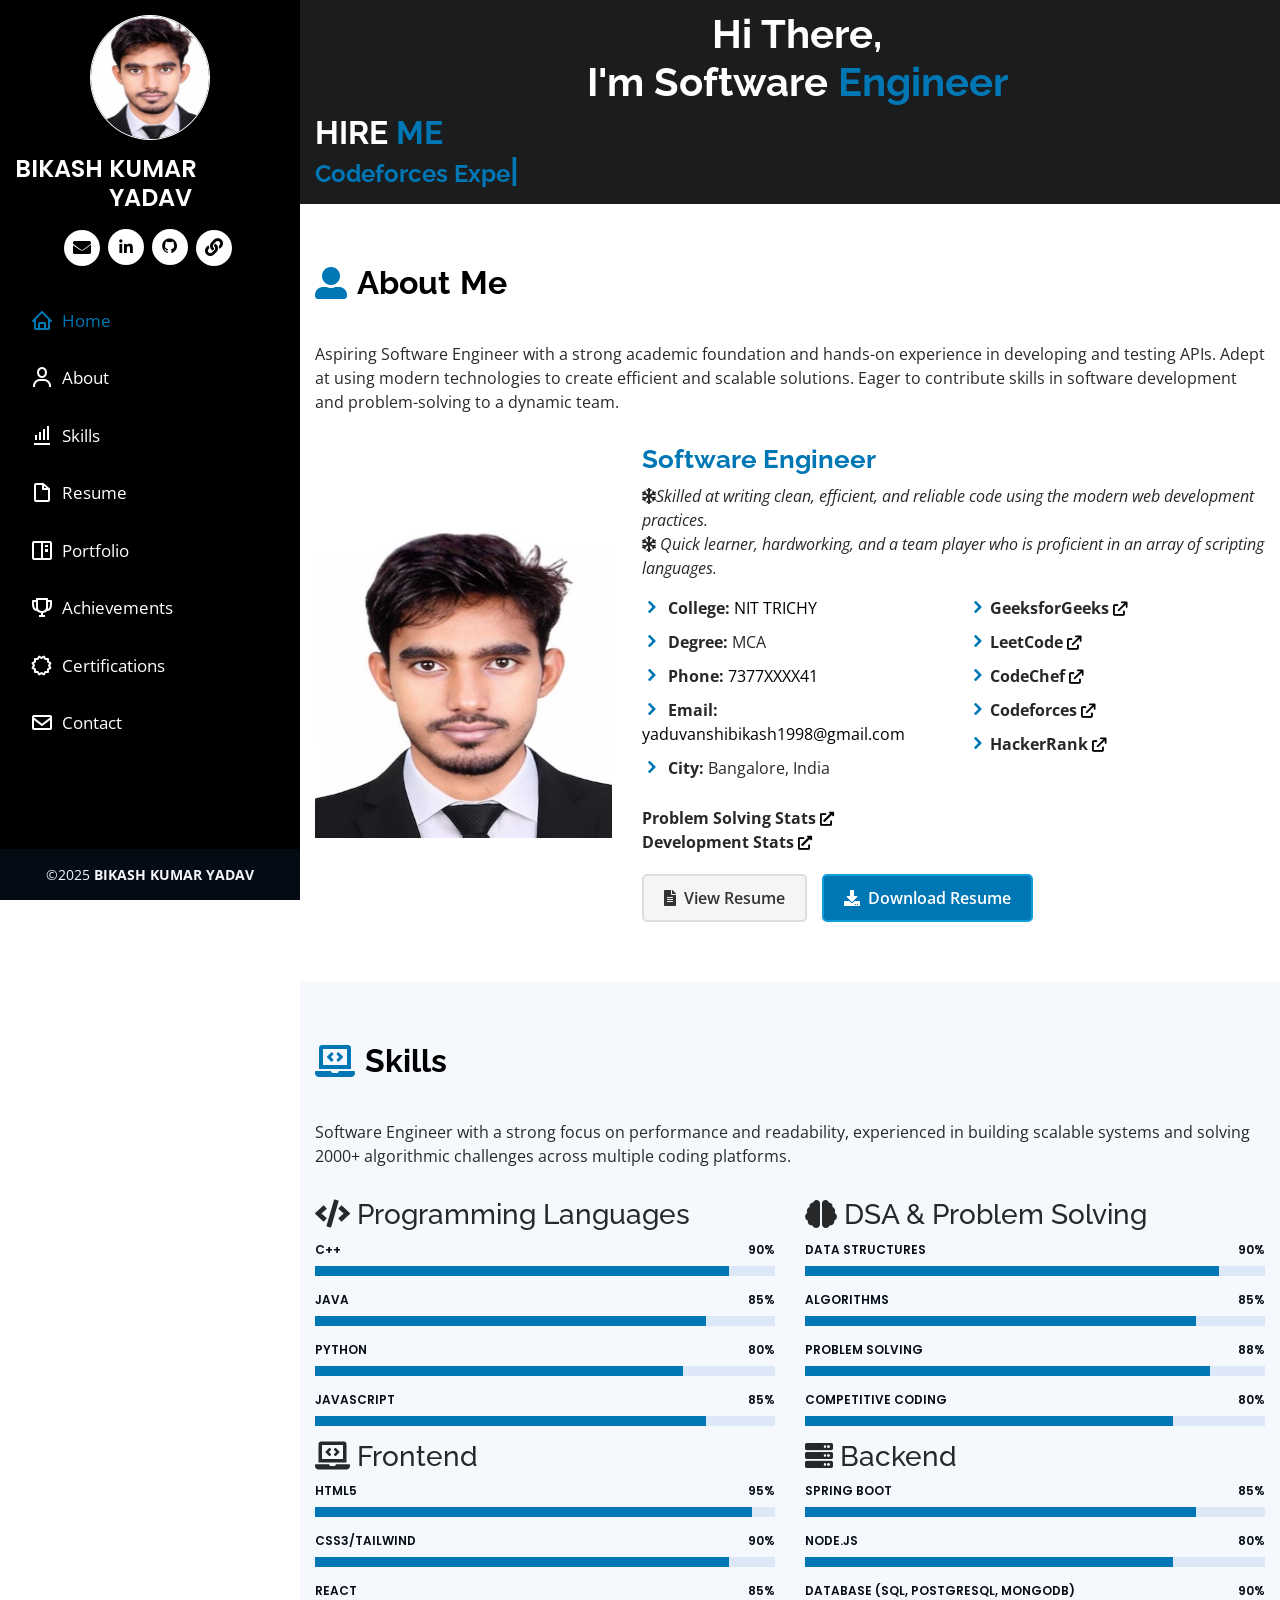
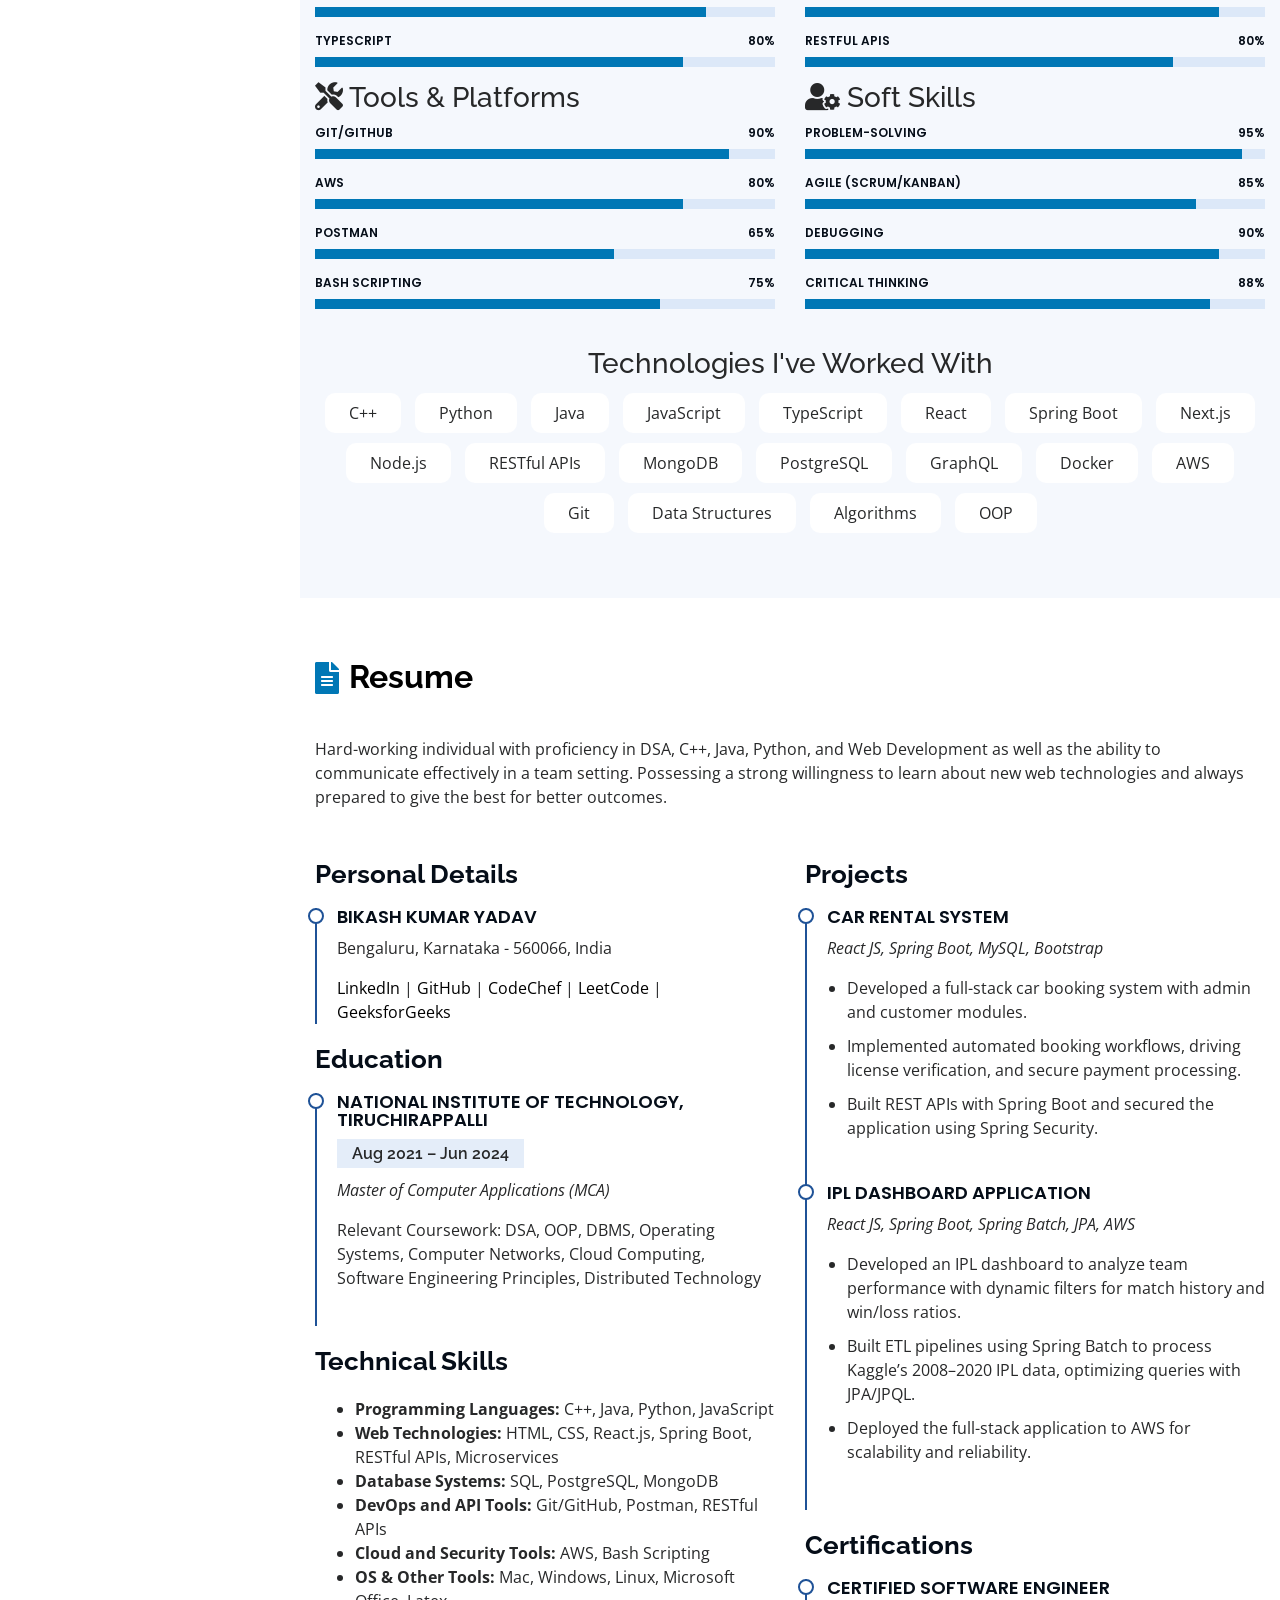
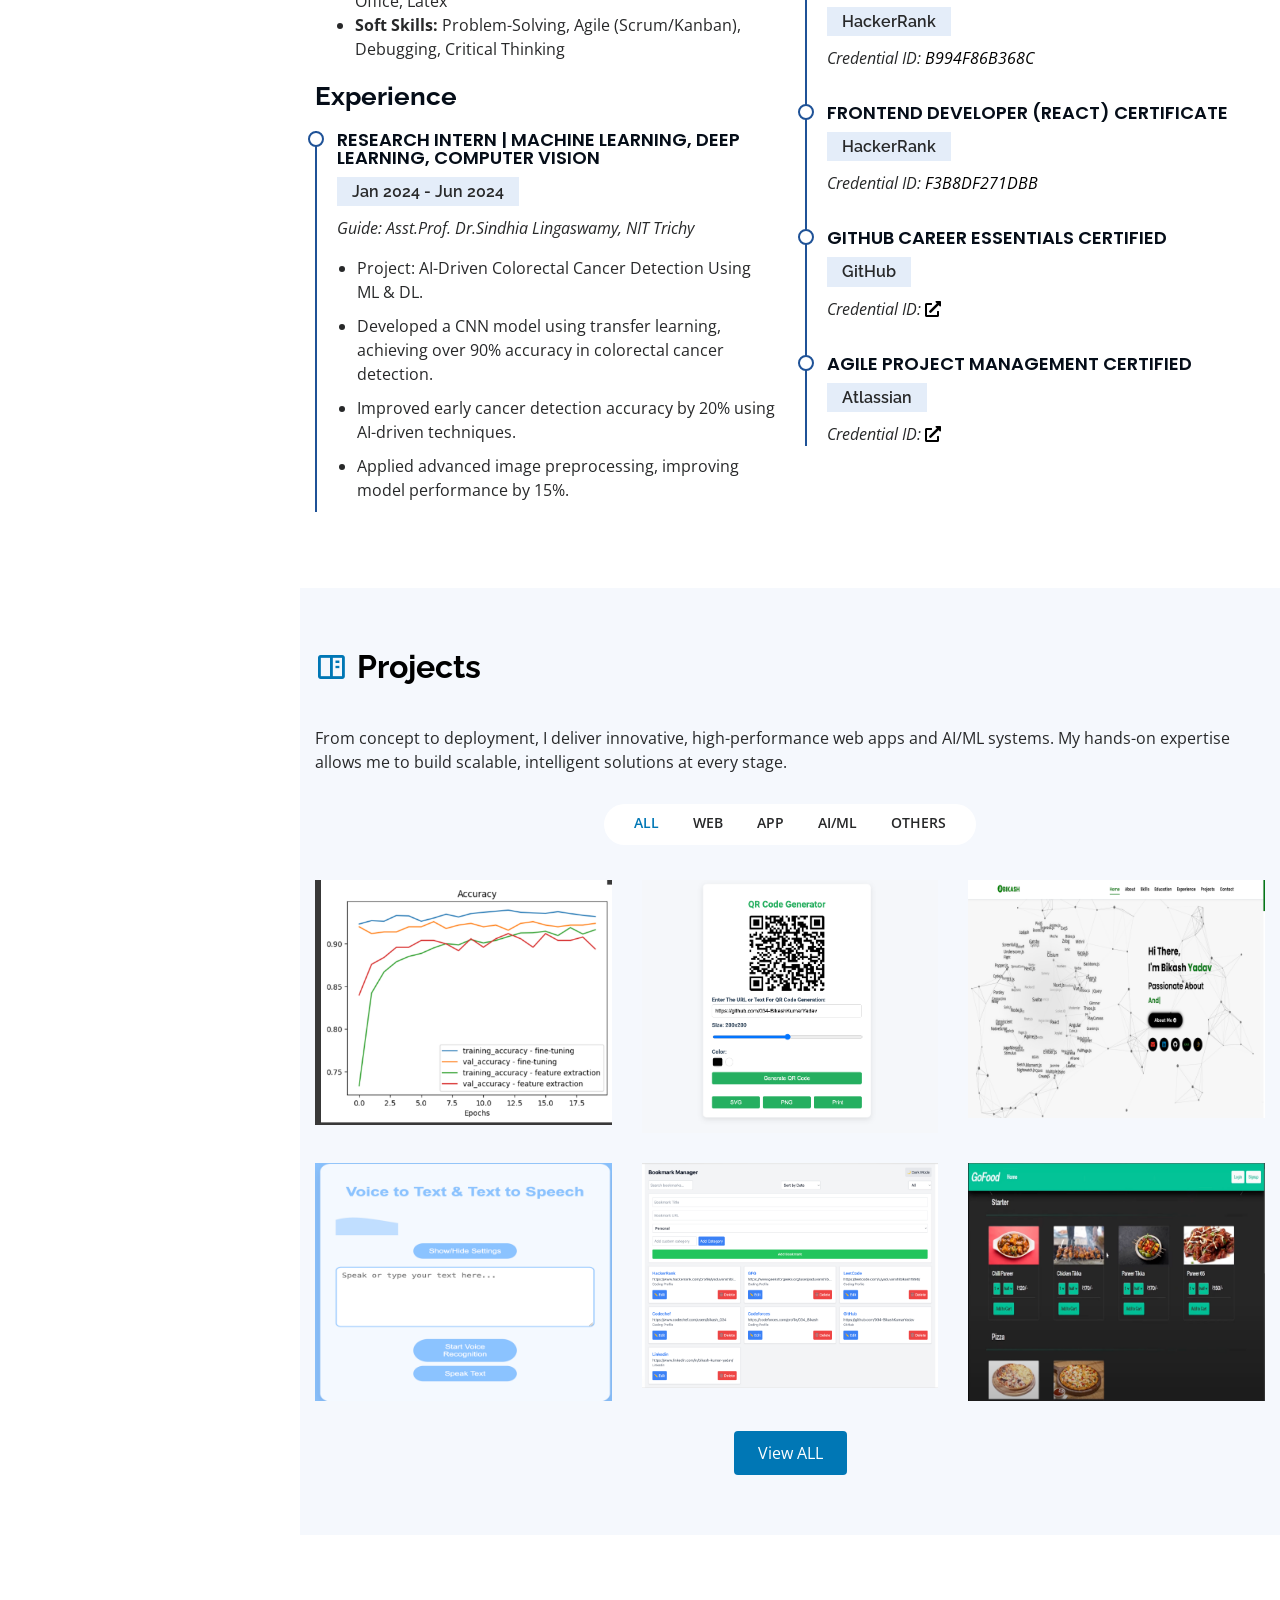
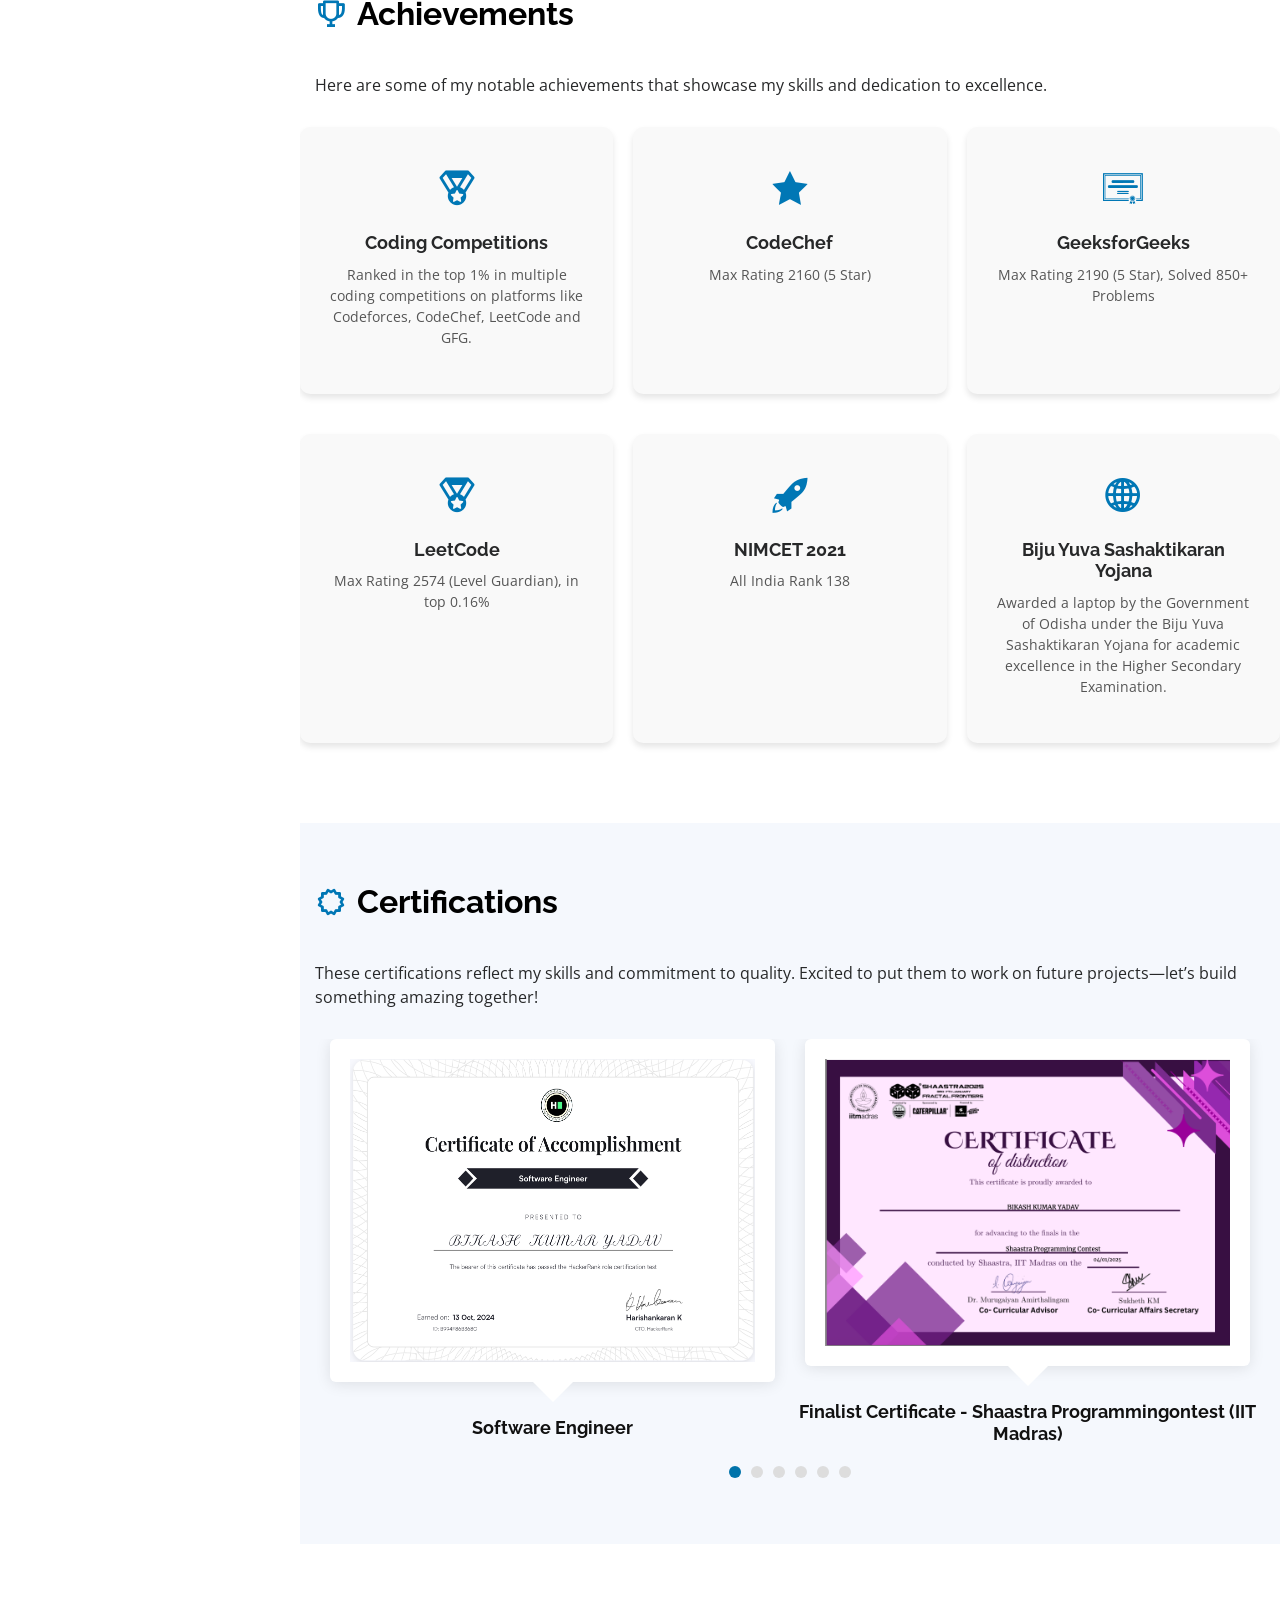
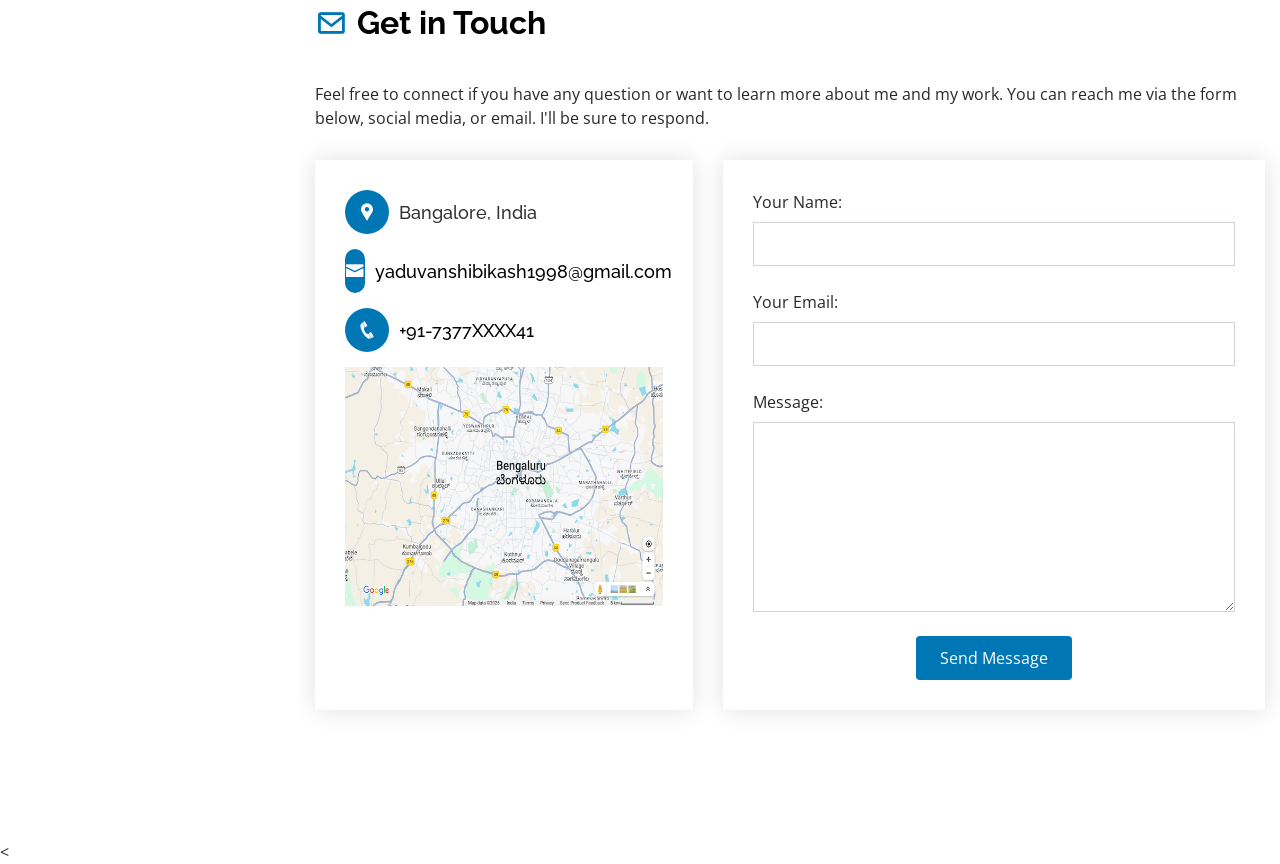
==== index.html @ c7247ce8 "Update index.html" ====
<!DOCTYPE html>
<html lang="en">
<head>
  <meta charset="utf-8">
  <meta content="width=device-width, initial-scale=1.0" name="viewport">

  <title>Bikash Kumar Yadav | Software Engineer</title>
    <meta
    content="Bikash Kumar Yadav Portfolio, web development, competitive programming, Codeforces Expert, 5★ CodeChef, LeetCode Guardian, React.js, Java, Spring Boot, SQL, MongoDB, AWS, problem-solving, debugging, collaborative coding, NIT Trichy, hire web developer, software engineer portfolio"
    name="description"
  />
  <meta
    content="Bikash Kumar Yadav, web development, competitive programming, Codeforces Expert, 5★ CodeChef, 5★ GFG, LeetCode Guardian, React.js, Java, Spring Boot, SQL, MongoDB, AWS, problem-solving, debugging, collaborative coding, NIT Trichy, hire web developer, software engineer portfolio, full-stack developer, REST API development, cloud computing, developer, software engineer, hire software engineer, portfolio website"
    name="keywords"
  />
  <meta name="theme-color" content="#0073aa">
<meta property="og:title" content="Bikash Kumar Yadav" />
<meta property="og:description" content="Portfolio of Bikash Kumar Yadav, showcasing skills in web development, backend engineering, and competitive programming." />
<meta property="og:image" content="./assets/img/BKY-Profile.jpg" />
<meta property="og:url" content="https://your-portfolio-url.com/" />
<meta property="og:type" content="website" />

  <!-- Favicons -->
  <link href="./assets/img/fav.png" rel="icon" type="image/png">
  <link href="./assets/img/fav.png" rel="apple-touch-icon" type="image/png">

  <!-- Google Fonts -->
  <link
    href="https://fonts.googleapis.com/css?family=Open+Sans:300,300i,400,400i,600,600i,700,700i|Raleway:300,300i,400,400i,500,500i,600,600i,700,700i|Poppins:300,300i,400,400i,500,500i,600,600i,700,700i&display=swap"
    rel="stylesheet">

  <!-- Vendor CSS Files -->
  <link href="assets/vendor/bootstrap/css/bootstrap.min.css" rel="stylesheet">
  <link href="assets/vendor/icofont/icofont.min.css" rel="stylesheet">
  <link href="assets/vendor/boxicons/css/boxicons.min.css" rel="stylesheet">
  <link href="assets/vendor/venobox/venobox.css" rel="stylesheet">
  <link href="assets/vendor/owl.carousel/assets/owl.carousel.min.css" rel="stylesheet">
  <link href="assets/vendor/aos/aos.css" rel="stylesheet">
  <link href="https://cdnjs.cloudflare.com/ajax/libs/font-awesome/6.0.0-beta3/css/all.min.css" rel="stylesheet">
  <link rel="stylesheet" href="https://cdnjs.cloudflare.com/ajax/libs/font-awesome/5.15.3/css/all.min.css">
  <!-- Template Main CSS File -->
  <link href="assets/css/style.css" rel="stylesheet">
  <!-- Google tag (gtag.js) -->
  <script async src="https://www.googletagmanager.com/gtag/js?id=G-1HEC9Z70SZ"></script>
  <script>
    window.dataLayer = window.dataLayer || [];
    function gtag(){dataLayer.push(arguments);}
    gtag('js', new Date());

    gtag('config', 'G-1HEC9Z70SZ');
  </script>

</head>
<body>

  <!-- ======= Mobile nav toggle button ======= -->
  <button type="button" class="mobile-nav-toggle d-xl-none" aria-label="Right Align"><i
      class="icofont-navigation-menu"></i></button>

  <!-- ======= Header ======= -->
  <header id="header">
    <div class="d-flex flex-column">
      <div class="profile">
        <img src="./assets/img/BKY-Profile.jpg" alt="Bikash Kumar Yadav Image" class="img-fluid rounded-circle" width="512"
          height="512">
        <h1 class="text-light"><a rel="noopener" href="/">BIKASH KUMAR YADAV</a></h1>
        <div class="social-links mt-3 text-center">
          <a rel="noopener" href="mailto:yaduvanshibikash1998@gmail.com" class="gmail" target="_blank"><i class="fas fa-envelope"></i></a>
          <a rel="noopener" href="https://www.linkedin.com/in/bikash-kumar-yadav/" class="linkedin" target="_blank"><i class="bx bxl-linkedin"></i></a>
          <a rel="noopener" href="https://github.com/bikashkumaryadav" class="github" target="_blank"><i class="bx bxl-github"></i></a>
          <a rel="noopener" href="https://codolio.com/profile/bikash034" class="linktree" target="_blank"><i class="fas fa-link"></i></a> 
         <!-- <a rel="noopener" href="https://codolio.com/profile/bikash034" class="linktree" target="_blank"> <i class="fas fa-code"></i></a> -->
            
        </div>
      </div>

      <nav class="nav-menu">
        <ul>
          <li class="active"><a rel="noopener" href="#home"><i class="bx bx-home"></i> <span>Home</span></a></li>
          <li><a rel="noopener" href="#about"><i class="bx bx-user"></i> <span>About</span></a></li>
          <li><a rel="noopener" href="#skills"><i class="bx bx-bar-chart-alt"></i> <span>Skills</span></a></li>
          <li><a rel="noopener" href="#resume"><i class="bx bx-file-blank"></i> <span>Resume</span></a></li>
          <li><a rel="noopener" href="#portfolio"><i class="bx bx-book-content"></i> Portfolio</a></li>
          <li><a rel="noopener" href="#achievements"><i class="bx bx-trophy"></i> <span>Achievements</span></a></li>
          <li><a rel="noopener" href="#testimonials"><i class="bx bx-certification"></i> <span>Certifications</span></a></li>
          <li><a rel="noopener" href="#contact"><i class="bx bx-envelope"></i> Contact</a></li> 
           
        </ul>
      </nav><!-- .nav-menu -->
      <button type="button" class="mobile-nav-toggle d-xl-none" aria-label="Right Align"><i
        class="icofont-navigation-menu"></i></button>

    </div>
  </header>
  <!-- End Header Section-->

  

  <main id="main">
    <!-- ======= Home Section ======= -->
   
  <section class="home" id="home">
    <div class="content">
      <center>
      <h2>Hi There,</br> I'm Software <span> Engineer </span> </h2>
      </center>
      <h3>HIRE<span> ME</span></br> <span class="typing-text"></span></h3>
      
         <!--  <div class="buttons" > 
        <a href="#yad@gmail.com" class="btn"><span>Hire Me</span></a>
        <a href="./assets/cv/CV- Bikash Kumar Yadav.pdf" class="btn" target="_blank"><span> Resume </span><i class="fas fa-download"></i></a>
       </div>
        -->
    </div>
    </section>
  <!-- End Home -->

    <!-- ======= About Section ======= -->
    <section id="about" class="about">
      <div class="container">

        <div class="section-title">
          <h2 class="heading"><i class="fas fa-user-alt"></i> About <span>Me</span></h2>
          <p>Aspiring Software Engineer with a strong academic foundation and hands-on experience in developing and testing APIs. Adept at using modern technologies to create efficient and scalable solutions. Eager to contribute skills in software development and problem-solving to a dynamic team. </p>
        </div>

        <div class="row about-me-row">
          <div class="col-lg-4" data-aos="fade-right">
            <img src="./assets/img/BKY.jpg" class="img-fluid profile-image" alt="Bikash Kumar Yadav Profile Image"
              width="600" height="570">
          </div>
          <div class="col-lg-8 pt-4 pt-lg-0 content" data-aos="fade-left">
            <h3>Software Engineer</h3>
            <p class="font-italic">
              <i class="fas fa-snowflake"></i>Skilled at writing clean, efficient, and reliable code using the modern web development practices.<br>
              <i class="fas fa-snowflake"></i> Quick learner, hardworking, and a team player who is proficient in an array of scripting languages.
            </p>
            <div class="row">
              <div class="col-lg-6">
                <ul>
                  <li><i class="icofont-rounded-right"></i> <strong>College:</strong><a rel="noopener"
                    href="https://www.nitt.edu/" target="_blank"> NIT TRICHY </a></li> 
                  <li><i class="icofont-rounded-right"></i> <strong>Degree:</strong> MCA</li>
                  <li><i class="icofont-rounded-right"></i> <strong>Phone:</strong> <a rel="noopener"
                      href="./404.html">7377XXXX41</a></li>
                  <li><i class="icofont-rounded-right"></i> <strong>Email:</strong> <a rel="noopener"
                      href="mailto:yaduvanshibikash1998@gmail.com">yaduvanshibikash1998@gmail.com<a></li>
                   <li><i class="icofont-rounded-right"></i> <strong>City:</strong> Bangalore, India</li>  
                </ul>
              </div>
             

              
              <div class="col-lg-6">
                <ul>
                  <li><i class="icofont-rounded-right"></i><strong>GeeksforGeeks</strong><a rel="noopener" href="https://www.geeksforgeeks.org/user/yaduvanshibikash1998/" target="_blank"> <i class="fa fa-external-link" style="font-size:14px; color:black;"></i></a></li>
                  <li><i class="icofont-rounded-right"></i><strong>LeetCode</strong><a rel="noopener" href="https://leetcode.com/u/yaduvanshibikash1503" target="_blank"> <i class="fa fa-external-link" style="font-size:14px; color:black;"></i></a></li>
                  <li><i class="icofont-rounded-right"></i><strong>CodeChef</strong><a rel="noopener" href="https://www.codechef.com/users/bikash_034" target="_blank"> <i class="fa fa-external-link" style="font-size:14px; color:black;"></i></a></li>
                  <li><i class="icofont-rounded-right"></i><strong>Codeforces</strong><a rel="noopener" href="https://codeforces.com/profile/" target="_blank"> <i class="fa fa-external-link" style="font-size:14px; color:black;"></i></a></li>
                  <li><i class="icofont-rounded-right"></i><strong>HackerRank</strong><a rel="noopener" href="https://www.hackerrank.com/profile/yaduvanshibikash" target="_blank"> <i class="fa fa-external-link" style='font-size:14px; color:black'></i></a></li>
                </ul>
              </div>
            </div>
           
             <p>    
              <strong>Problem Solving Stats</strong>
                <a rel="noopener" href="https://codolio.com/profile/bikash034/problemSolving" target="_blank">
                  <i class="fas fa-external-link-alt" style='font-size:14px' ></i>
                </a> 
                <br>
                <strong>Development Stats</strong>
                <a rel="noopener" href="https://codolio.com/profile/bikash034/devStats" target="_blank">
                   <i class="fas fa-external-link-alt" style='font-size:14px'></i>
                </a>
              </p>
          
 
            <p class="button-group">
          
              <a rel="noopener" href="./assets/resume/BIKASH KUMAR YADAV.pdf" target="_blank" class="btn btn-secondary">
                <i class="fas fa-file-alt"></i> View Resume
              </a>
             
              <a rel="noopener" href="./assets/resume/BIKASH KUMAR YADAV.pdf" download="BIKASH_KUMAR_YADAV_Resume.pdf" class="btn btn-primary">
                <i class="fas fa-download"></i> Download Resume
              </a>
            </p>
          </div>
        </div>

      </div>

    </section><!-- End About Section -->

    <!-- ======= Skills Section ======= -->
    <section id="skills" class="skills section-bg">
      <div class="container">

        <div class="section-title">
          <h2 class="heading"><i class="fas fa-laptop-code"></i> Skills</h2>
          <p>Software Engineer with a strong focus on performance and readability, experienced in building scalable systems and solving 2000+ algorithmic challenges across multiple coding platforms.</p>
        </div>

        <div class="row skills-content">
          <!-- Programming Languages -->
          <div class="col-lg-6" data-aos="fade-up">
            <h3><i class="fas fa-code"></i> Programming Languages</h3>
            <div class="progress">
              <span class="skill">C++ <i class="val">90%</i></span>
              <div class="progress-bar-wrap">
                <div class="progress-bar" style="width: 90%;"></div>
              </div>
            </div>
            <div class="progress">
              <span class="skill">Java <i class="val">85%</i></span>
              <div class="progress-bar-wrap">
                <div class="progress-bar" style="width: 85%;"></div>
              </div>
            </div>
            <div class="progress">
              <span class="skill">Python <i class="val">80%</i></span>
              <div class="progress-bar-wrap">
                <div class="progress-bar" style="width: 80%;"></div>
              </div>
            </div>
            <div class="progress">
              <span class="skill">JavaScript <i class="val">85%</i></span>
              <div class="progress-bar-wrap">
                <div class="progress-bar" style="width: 85%;"></div>
              </div>
            </div>
          </div>

          <!-- DSA & Problem Solving -->
          <div class="col-lg-6" data-aos="fade-up" data-aos-delay="100">
            <h3><i class="fas fa-brain"></i> DSA & Problem Solving</h3>
            <div class="progress">
              <span class="skill">Data Structures <i class="val">90%</i></span>
              <div class="progress-bar-wrap">
                <div class="progress-bar" style="width: 90%;"></div>
              </div>
            </div>
            <div class="progress">
              <span class="skill">Algorithms <i class="val">85%</i></span>
              <div class="progress-bar-wrap">
                <div class="progress-bar" style="width: 85%;"></div>
              </div>
            </div>
            <div class="progress">
              <span class="skill">Problem Solving <i class="val">88%</i></span>
              <div class="progress-bar-wrap">
                <div class="progress-bar" style="width: 88%;"></div>
              </div>
            </div>
            <div class="progress">
              <span class="skill">Competitive Coding <i class="val">80%</i></span>
              <div class="progress-bar-wrap">
                <div class="progress-bar" style="width: 80%;"></div>
              </div>
            </div>
          </div>
        </div>

        <div class="row skills-content">
          <!-- Frontend -->
          <div class="col-lg-6" data-aos="fade-up">
            <h3><i class="fas fa-laptop-code"></i> Frontend</h3>
            <div class="progress">
              <span class="skill">HTML5 <i class="val">95%</i></span>
              <div class="progress-bar-wrap">
                <div class="progress-bar" style="width: 95%;"></div>
              </div>
            </div>
            <div class="progress">
              <span class="skill">CSS3/Tailwind <i class="val">90%</i></span>
              <div class="progress-bar-wrap">
                <div class="progress-bar" style="width: 90%;"></div>
              </div>
            </div>
            <div class="progress">
              <span class="skill">React <i class="val">85%</i></span>
              <div class="progress-bar-wrap">
                <div class="progress-bar" style="width: 85%;"></div>
              </div>
            </div>
            <div class="progress">
              <span class="skill">TypeScript <i class="val">80%</i></span>
              <div class="progress-bar-wrap">
                <div class="progress-bar" style="width: 80%;"></div>
              </div>
            </div>
          </div>

          <!-- Backend -->
          <div class="col-lg-6" data-aos="fade-up" data-aos-delay="100">
            <h3><i class="fas fa-server"></i> Backend</h3>
            <div class="progress">
              <span class="skill">Spring Boot <i class="val">85%</i></span>
              <div class="progress-bar-wrap">
                <div class="progress-bar" style="width: 85%;"></div>
              </div>
            </div>
            <div class="progress">
              <span class="skill">Node.js <i class="val">80%</i></span>
              <div class="progress-bar-wrap">
                <div class="progress-bar" style="width: 80%;"></div>
              </div>
            </div>
            <div class="progress">
              <span class="skill">Database (SQL, PostgreSQL, MongoDB) <i class="val">90%</i></span>
              <div class="progress-bar-wrap">
                <div class="progress-bar" style="width: 90%;"></div>
              </div>
            </div>
            <div class="progress">
              <span class="skill">RESTful APIs <i class="val">80%</i></span>
              <div class="progress-bar-wrap">
                <div class="progress-bar" style="width: 80%;"></div>
              </div>
            </div>
          </div>
        </div>

        <div class="row skills-content">
          <!-- Tools & Platforms -->
          <div class="col-lg-6" data-aos="fade-up">
            <h3><i class="fas fa-tools"></i> Tools & Platforms</h3>
            <div class="progress">
              <span class="skill">Git/GitHub <i class="val">90%</i></span>
              <div class="progress-bar-wrap">
                <div class="progress-bar" style="width: 90%;"></div>
              </div>
            </div>
            <div class="progress">
              <span class="skill">AWS <i class="val">80%</i></span>
              <div class="progress-bar-wrap">
                <div class="progress-bar" style="width: 80%;"></div>
              </div>
            </div>
            <div class="progress">
              <span class="skill">Postman  <i class="val">65%</i></span>
              <div class="progress-bar-wrap">
                <div class="progress-bar" style="width: 65%;"></div>
              </div>
            </div>
            <div class="progress">
              <span class="skill">Bash Scripting <i class="val">75%</i></span>
              <div class="progress-bar-wrap">
                <div class="progress-bar" style="width: 75%;"></div>
              </div>
            </div>
          </div>

                 <!-- Soft Skills -->
        <div class="col-lg-6" data-aos="fade-up">
          <h3><i class="fas fa-user-cog"></i> Soft Skills</h3>
          <div class="progress">
            <span class="skill">Problem-Solving <i class="val">95%</i></span>
            <div class="progress-bar-wrap">
              <div class="progress-bar" style="width: 95%;"></div>
            </div>
          </div>
          <div class="progress">
            <span class="skill">Agile (Scrum/Kanban) <i class="val">85%</i></span>
            <div class="progress-bar-wrap">
              <div class="progress-bar" style="width: 85%;"></div>
            </div>
          </div>
          <div class="progress">
            <span class="skill">Debugging <i class="val">90%</i></span>
            <div class="progress-bar-wrap">
              <div class="progress-bar" style="width: 90%;"></div>
            </div>
          </div>
          <div class="progress">
            <span class="skill">Critical Thinking <i class="val">88%</i></span>
            <div class="progress-bar-wrap">
              <div class="progress-bar" style="width: 88%;"></div>
            </div>
          </div>
        </div>
          
        </div>
        
      <br>
        <!-- Skill Cloud -->
        <div class="mt-16 text-center">
          <h3 class="text-2xl font-bold mb-8">Technologies I've Worked With</h3>
          <div class="flex flex-wrap justify-center gap-3 max-w-3xl mx-auto">
            <span class="px-4 py-2 bg-gray-800 rounded-full hover:bg-blue-500 hover:scale-110 transition-all">C++</span>
            <span class="px-4 py-2 bg-gray-800 rounded-full hover:bg-blue-500 hover:scale-110 transition-all">Python</span>
            <span class="px-4 py-2 bg-gray-800 rounded-full hover:bg-blue-500 hover:scale-110 transition-all">Java</span>
            <span class="px-4 py-2 bg-gray-800 rounded-full hover:bg-blue-500 hover:scale-110 transition-all">JavaScript</span>
            <span class="px-4 py-2 bg-gray-800 rounded-full hover:bg-blue-500 hover:scale-110 transition-all">TypeScript</span>
            <span class="px-4 py-2 bg-gray-800 rounded-full hover:bg-blue-500 hover:scale-110 transition-all">React</span>
            <span class="px-4 py-2 bg-gray-800 rounded-full hover:bg-blue-500 hover:scale-110 transition-all">Spring Boot</span>
            <span class="px-4 py-2 bg-gray-800 rounded-full hover:bg-blue-500 hover:scale-110 transition-all">Next.js</span>
            <span class="px-4 py-2 bg-gray-800 rounded-full hover:bg-blue-500 hover:scale-110 transition-all">Node.js</span>
            <span class="px-4 py-2 bg-gray-800 rounded-full hover:bg-blue-500 hover:scale-110 transition-all">RESTful APIs</span>
            <span class="px-4 py-2 bg-gray-800 rounded-full hover:bg-blue-500 hover:scale-110 transition-all">MongoDB</span>
            <span class="px-4 py-2 bg-gray-800 rounded-full hover:bg-blue-500 hover:scale-110 transition-all">PostgreSQL</span>
            <span class="px-4 py-2 bg-gray-800 rounded-full hover:bg-blue-500 hover:scale-110 transition-all">GraphQL</span>
            <span class="px-4 py-2 bg-gray-800 rounded-full hover:bg-blue-500 hover:scale-110 transition-all">Docker</span>
            <span class="px-4 py-2 bg-gray-800 rounded-full hover:bg-blue-500 hover:scale-110 transition-all">AWS</span>
            <span class="px-4 py-2 bg-gray-800 rounded-full hover:bg-blue-500 hover:scale-110 transition-all">Git</span>
            <span class="px-4 py-2 bg-gray-800 rounded-full hover:bg-blue-500 hover:scale-110 transition-all">Data Structures</span>
            <span class="px-4 py-2 bg-gray-800 rounded-full hover:bg-blue-500 hover:scale-110 transition-all">Algorithms</span>
            <span class="px-4 py-2 bg-gray-800 rounded-full hover:bg-blue-500 hover:scale-110 transition-all">OOP</span>
          </div>
        </div>
      </div>
    </section><!-- End Skills Section -->

 <!-- ======= Resume Section ======= -->
    
<section id="resume" class="resume">
  <div class="container">

    <div class="section-title">
      <h2 class="heading"><i class="fas fa-file-alt"></i> Resume</h2>
      <p>Hard-working individual with proficiency in DSA, C++, Java, Python, and Web Development as well as the ability to communicate effectively in a team setting. Possessing a strong willingness to learn about new web technologies and always prepared to give the best for better outcomes.</p>
    </div>

    <div class="row">
      <!-- Left Column -->
      <div class="col-lg-6" data-aos="fade-up">
        <h3 class="resume-title">Personal Details</h3>
        <div class="resume-item pb-0">
          <h4>BIKASH KUMAR YADAV</h4>
          <p>Bengaluru, Karnataka - 560066, India</p>
          <p>
            <a href="https://www.linkedin.com/in/bikash-kumar-yadav/" target="_blank">LinkedIn</a> |
            <a href="https://github.com/bikashkumaryadav" target="_blank">GitHub</a> |
            <a href="https://www.codechef.com/users/bikash_034" target="_blank">CodeChef</a> |
            <a href="https://leetcode.com/u/yaduvanshibikash1503" target="_blank">LeetCode</a> |
            <a href="https://www.geeksforgeeks.org/user/yaduvanshibikash1998/" target="_blank">GeeksforGeeks</a> 
            
          </p>
        </div>

        <h3 class="resume-title">Education</h3>
        <div class="resume-item">
          <h4>National Institute of Technology, Tiruchirappalli</h4>
          <h5>Aug 2021 – Jun 2024</h5>
          <p><em>Master of Computer Applications (MCA)</em></p>
          <p>Relevant Coursework: DSA, OOP, DBMS, Operating Systems, Computer Networks, Cloud Computing, Software Engineering Principles, Distributed Technology</p>
        </div>

        <h3 class="resume-title">Technical Skills</h3>
        <ul>
          <li><strong>Programming Languages:</strong> C++, Java, Python, JavaScript</li>
          <li><strong>Web Technologies:</strong> HTML, CSS, React.js, Spring Boot, RESTful APIs, Microservices</li>
          <li><strong>Database Systems:</strong> SQL, PostgreSQL, MongoDB</li>
          <li><strong>DevOps and API Tools:</strong> Git/GitHub, Postman, RESTful APIs</li>
          <li><strong>Cloud and Security Tools:</strong> AWS, Bash Scripting</li>
          <li><strong>OS & Other Tools:</strong> Mac, Windows, Linux, Microsoft Office, Latex</li>
          <li><strong>Soft Skills:</strong> Problem-Solving, Agile (Scrum/Kanban), Debugging, Critical Thinking</li>
        </ul>

        <h3 class="resume-title">Experience</h3>
        <div class="resume-item">
          <h4>Research Intern | Machine Learning, Deep Learning, Computer Vision</h4>
          <h5>Jan 2024 - Jun 2024</h5>
          <p><em>Guide: Asst.Prof. Dr.Sindhia Lingaswamy, NIT Trichy</em></p>
          <ul>
            <li>Project: AI-Driven Colorectal Cancer Detection Using ML & DL.</li>
            <li>Developed a CNN model using transfer learning, achieving over 90% accuracy in colorectal cancer detection.</li>
            <li>Improved early cancer detection accuracy by 20% using AI-driven techniques.</li>
            <li>Applied advanced image preprocessing, improving model performance by 15%.</li>
          </ul>
        </div>
      </div>

      <!-- Right Column -->
      <div class="col-lg-6" data-aos="fade-up" data-aos-delay="100">
        <h3 class="resume-title">Projects</h3>
        <div class="resume-item">
          <h4>Car Rental System</h4>
          <p><em>React JS, Spring Boot, MySQL, Bootstrap</em></p>
          <ul>
            <li>Developed a full-stack car booking system with admin and customer modules.</li>
            <li>Implemented automated booking workflows, driving license verification, and secure payment processing.</li>
            <li>Built REST APIs with Spring Boot and secured the application using Spring Security.</li>
          </ul>
        </div>
        <div class="resume-item">
          <h4>IPL Dashboard Application</h4>
          <p><em>React JS, Spring Boot, Spring Batch, JPA, AWS</em></p>
          <ul>
            <li>Developed an IPL dashboard to analyze team performance with dynamic filters for match history and win/loss ratios.</li>
            <li>Built ETL pipelines using Spring Batch to process Kaggle’s 2008–2020 IPL data, optimizing queries with JPA/JPQL.</li>
            <li>Deployed the full-stack application to AWS for scalability and reliability.</li>
          </ul>
        </div>

        <h3 class="resume-title">Certifications</h3>
        <div class="resume-item">
          <h4>Certified Software Engineer</h4>
          <h5>HackerRank</h5>
          <p><em>Credential ID: <a href="https://www.hackerrank.com/certificates/iframe/b994f86b368c" target="_blank">B994F86B368C</em></a></p>
        </div>
        <div class="resume-item">
          <h4>Frontend Developer (React) Certificate</h4>
          <h5>HackerRank</h5>
          <p><em>Credential ID: <a href="https://www.hackerrank.com/certificates/iframe/f3b8df271dbb" target="_blank">F3B8DF271DBB</em></a></p>
        </div>
        
    
        <div class="resume-item">
          <h4>GitHub Career Essentials Certified</h4>
          <h5>GitHub</h5>
          <p><em>Credential ID: <a href="https://www.linkedin.com/learning/certificates/7bcbcb0eb7732f40cf3b37bc45d4ecf1dc19040227c73c895b129b6b0758bc00" target="_blank"><i class="fas fa-external-link-alt"></i></em></a></p>
        </div>
        
        <div class="resume-item">
          <h4>Agile Project Management Certified</h4>
          <h5>Atlassian</h5>
          <p><em>Credential ID: <a href="https://www.linkedin.com/learning/certificates/d359252ed2c5aec66e0c5cc3defe49a4b3059a1aad6226a902bc622b88762f08" target="_blank"><i class="fas fa-external-link-alt"></i></em></a></p>
          
        </div>
     <!--
        <div class="resume-item">
          <h4>Certified in Java, Python, JavaScript, SQL, React.js, REST API</h4>
          <h5>HackerRank</h5>
          <p><em>Credential ID: <a href="#"><i class="fas fa-external-link-alt"></i></em></a></p>
        </div>
      -->
        </div>
      </div>
    </div>
  </div>
</section>

<!-- End Resume Section -->

     <!-- ======= Projects Section ======= -->
     <section id="portfolio" class="portfolio section-bg">
      <div class="container">

        <div class="section-title">
         <h2 class="heading"><i class="bx bx-book-content"></i> Projects</h2>
          
          <p>
            From concept to deployment, I deliver innovative, high-performance web apps and AI/ML systems. My hands-on expertise allows me to build scalable, intelligent solutions at every stage.
           </p>
        </div>

        <div class="row" data-aos="fade-up">
          <div class="col-lg-12 d-flex justify-content-center">
            <ul id="portfolio-flters">
              <li data-filter="*" class="filter-active">All</li>
              <li data-filter=".filter-web">WEB</li>
              <li data-filter=".filter-app">APP</li>
              <li data-filter=".filter-ai">AI/ML</li>
              <li data-filter=".filter-others">OTHERS</li>
            </ul>
          </div>
        </div>

        <div class="row portfolio-container" data-aos="fade-up" data-aos-delay="100">

          <div class="col-lg-4 col-md-6 portfolio-item filter-ai">
            <div class="portfolio-wrap">
              <img src="./assets/img/portfolio/CRC-AI.png" class="img-fluid" alt="Casper New Portfolio" width="800"
                height="600">
              <div class="portfolio-links">
                <a rel="noopener" href="./assets/img/portfolio/CRC-AI.png" data-gall="portfolioGallery"
                  class="venobox" title="Casper New"><i class="bx bx-plus"></i></a>
                <a rel="noopener" href="https://github.com/bikashkumaryadav/Research-Intern-NITT.git" title="More Details" target="_blank"><i
                    class="bx bx-link"></i></a>
              </div>
            </div>
          </div>

          <div class="col-lg-4 col-md-6 portfolio-item filter-web">
            <div class="portfolio-wrap">
              <img src="./assets/img/portfolio/QR Code-WEB.png" class="img-fluid" alt="Real Thread Portfolio" width="800"
                height="600">
              <div class="portfolio-links">
                <a rel="noopener" href="./assets/img/portfolio/QR Code-WEB.png" data-gall="portfolioGallery"
                  class="venobox" title="Real Thread"><i class="bx bx-plus"></i></a>
                <a rel="noopener" href="https://bikashkumaryadav.github.io/QR-Code-Generator/" title="More Details" target="_blank"><i
                    class="bx bx-link"></i></a>
              </div>
            </div>
          </div>

          <div class="col-lg-4 col-md-6 portfolio-item filter-web">
            <div class="portfolio-wrap">
              <img src="./assets/img/portfolio/portfolio-web.png" class="img-fluid" alt="One the Horizon Portfolio"
                width="800" height="600">
              <div class="portfolio-links">
                <a rel="noopener" href="./assets/img/portfolio/portfolio-web.png" data-gall="portfolioGallery"
                  class="venobox" title="One the Horizon"><i class="bx bx-plus"></i></a>
                <a rel="noopener" href="https://github.com/bikashkumaryadav/Personal-Portfolio-Portal.git" title="More Details" target="_blank"><i
                    class="bx bx-link"></i></a>
              </div>
            </div>
          </div>

          <div class="col-lg-4 col-md-6 portfolio-item filter-web">
            <div class="portfolio-wrap">
              <img src="./assets/img/portfolio/voice to text-web.png" class="img-fluid" alt="Voice to text and Vice-versa" width="800"
                height="600">
              <div class="portfolio-links">
                <a rel="noopener" href="./assets/img/portfolio/voice to text-web.png" data-gall="portfolioGallery"
                  class="venobox" title="Mize Garden"><i class="bx bx-plus"></i></a>
                <a rel="noopener" href="https://bikashkumaryadav.github.io/Voice-Text-App/" title="More Details" target="_blank"><i class="bx bx-link"></i></a>
              </div>
            </div>
          </div>

          <div class="col-lg-4 col-md-6 portfolio-item filter-web">
            <div class="portfolio-wrap">
              <img src="./assets/img/portfolio/bookmark manager-web.png" class="img-fluid" alt="bookmark-manager"
                width="800" height="600">
              <div class="portfolio-links">
                <a rel="noopener" href="./assets/img/portfolio/bookmark manager-web.png" data-gall="portfolioGallery"
                  class="venobox" title="Chiro Slumber"><i class="bx bx-plus"></i></a>
                <a rel="noopener" href="https://github.com/bikashkumaryadav/bookmark-manager.git" title="More Details" target="_blank"><i class="bx bx-link"></i></a>
              </div>
            </div>
          </div>

          <div class="col-lg-4 col-md-6 portfolio-item filter-wordpress">
            <div class="portfolio-wrap">
              <img src="./assets/img/portfolio/Food Delivery app-web.png" class="img-fluid" alt="Food Food-Delivery-Website" width="800"
                height="600">
              <div class="portfolio-links">
                <a rel="noopener" href="./assets/img/portfolio/Food Delivery app-web.png" data-gall="portfolioGallery"
                  class="venobox" title="Duradry"><i class="bx bx-plus"></i></a>
             
                <a rel="noopener" href="https://github.com/bikashkumaryadav/Food-Delivery-Website" title="More Details" target="_blank"><i class="bx bx-link"></i></a>
              </div>
            </div>
          </div>

           
        </div>
        <div class="row" data-aos="fade-up">
          <div class="col-lg-12 d-flex justify-content-center">
            <a rel="noopener" href="./portfolio-page.html"><button class="show-all">View ALL</button></a>
          </div>
        </div>

      </div>
    </section><!-- End Portfolio Section -->


    <!-- ======= Achievement Section ======= -->
         <section id="achievements" class="achievements section-bg">
        <div class="container">
          <div class="section-title">
            <h2 class="heading"><i class="bx bx-trophy"></i> Achievements</h2>
            <p>Here are some of my notable achievements that showcase my skills and dedication to excellence.</p>
          </div>
      
          <div class="row">
            <div class="col-lg-4 col-md-6 icon-box" data-aos="fade-up">
              <div class="icon"><i class="icofont-medal"></i></div>
              <h4 class="title">Coding Competitions</h4>
              <p class="description">Ranked in the top 1% in multiple coding competitions on platforms like Codeforces, CodeChef, LeetCode and GFG.</p>
            </div>
      
            <div class="col-lg-4 col-md-6 icon-box" data-aos="fade-up" data-aos-delay="200">
              <div class="icon"><i class="icofont-star"></i></div>
              <h4 class="title">CodeChef</h4>
              <p class="description">Max Rating 2160 (5 Star) </p>
            </div>
            <div class="col-lg-4 col-md-6 icon-box" data-aos="fade-up" data-aos-delay="100">
              <div class="icon"><i class="icofont-certificate-alt-1"></i></div>
              <h4 class="title">GeeksforGeeks</h4>
              <p class="description">Max Rating 2190 (5 Star), Solved 850+ Problems</p>
            </div>
            
            <div class="col-lg-4 col-md-6 icon-box" data-aos="fade-up">
              <div class="icon"><i class="icofont-medal"></i></div>
              <h4 class="title">LeetCode</h4>
              <p class="description">Max Rating 2574 (Level Guardian), in top 0.16%</p>
            </div>
      
            <div class="col-lg-4 col-md-6 icon-box" data-aos="fade-up" data-aos-delay="300">
              <div class="icon"><i class="icofont-rocket"></i></div>
              <h4 class="title">NIMCET 2021</h4>
              <p class="description">All India Rank 138</p>
            </div>
      
            <div class="col-lg-4 col-md-6 icon-box" data-aos="fade-up" data-aos-delay="400">
              <div class="icon"><i class="icofont-globe"></i></div>
              <h4 class="title">Biju Yuva Sashaktikaran Yojana</h4>
              <p class="description">Awarded a laptop by the Government of Odisha under the Biju Yuva Sashaktikaran Yojana for academic excellence in the Higher Secondary Examination.</p>
            </div>
          </div>
        </div>
      </section>
    <!-- End Achievement Section -->
    <!-- ======= Certification Section ======= -->
    <section id="testimonials" class="testimonials section-bg">
      <div class="container">

        <div class="section-title">
          <h2 class="heading"><i class="bx bx-certification"></i>Certifications</h2>
    
          <p>These certifications reflect my skills and commitment to quality. Excited to put them to work on future projects—let’s build something amazing together! </p>
            
        </div>

        <div class="owl-carousel testimonials-carousel">
          

          <div class="testimonial-item" data-aos="fade-up" data-aos-delay="100">
            <p>
              <img src="./assets/img/Certificates/HR-SE.png" alt="HackerRank" width="702" height="366"
                class="img-fluid">
            </p>
            <h3>Software Engineer</h3>
          </div>

          <div class="testimonial-item" data-aos="fade-up" data-aos-delay="400">
            <p>
              <img src="./assets/img/Certificates/Finalist Certificate - Shaastra Contest.png" alt="IIT Mdras" width="702" height="366"
                class="img-fluid">
            </p>
            <h3>Finalist Certificate - Shaastra Programmingontest (IIT Madras)</h3>
          </div>

          <div class="testimonial-item" data-aos="fade-up" data-aos-delay="300">
            <p>
              <img src="./assets/img/Certificates/HR-Frontend Developer.png" alt="HR" width="702" height="366"
                class="img-fluid">
            </p>
            <h3>Frontend Developer (React)</h3>
          </div>

         

          <div class="testimonial-item" data-aos="fade-up" data-aos-delay="400">
            <p>
              <img src="./assets/img/Certificates/GitHub.png" alt="GitHub" width="702" height="366"
                class="img-fluid">
            </p>
            <h3>GitHub Professional Certificate</h3>
          </div>

          <div class="testimonial-item" data-aos="fade-up" data-aos-delay="400">
            <p>
              <img src="./assets/img/Certificates/HR-SQL.png" alt="HR" width="702" height="366"
                class="img-fluid">
            </p>
            <h3>SQL</h3>
          </div>

          <div class="testimonial-item" data-aos="fade-up" data-aos-delay="400">
            <p>
              <img src="./assets/img/Certificates/L-Agile.png" alt="L" width="702" height="366"
                class="img-fluid">
            </p>
            <h3>Aagile Project Management</h3>
          </div>

          <div class="testimonial-item" data-aos="fade-up" data-aos-delay="400">
            <p>
              <img src="./assets/img/Certificates/HR-PS.png" alt="HR" width="702" height="366"
                class="img-fluid">
            </p>
            <h3>Problem Solving</h3>
          </div>

          <div class="testimonial-item" data-aos="fade-up" data-aos-delay="400">
            <p>
              <img src="./assets/img/Certificates/Github PM.png" alt="GitHub" width="702" height="366"
                class="img-fluid">
            </p>
            <h3>GitHub Project Managementh</h3>
          </div>
        
        <div class="testimonial-item" data-aos="fade-up" data-aos-delay="400">
          <p>
            <img src="./assets/img/Certificates/HR-Rest API.png" alt="HR" width="702" height="366"
              class="img-fluid">
          </p>
          <h3>RESTful APIs</h3>
        </div>

        <div class="testimonial-item" data-aos="fade-up" data-aos-delay="400">
          <p>
            <img src="./assets/img/Certificates/L-Docker.png" alt="L" width="702" height="366"
              class="img-fluid">
          </p>
          <h3>Docker</h3>
        </div>
        <div class="testimonial-item" data-aos="fade-up" data-aos-delay="400">
          <p>
            <img src="./assets/img/Certificates/HR-Node.png" alt="HR" width="702" height="366"
              class="img-fluid">
          </p>
          <h3>Node.js</h3>
        </div>

        </div>

      </div>
    </section><!-- End Testimonials Section -->
   

  

    <!-- ======= Contact Section ======= -->
    <section id="contact" class="contact">
      <div class="container">

        <div class="section-title">
         <h2 class="heading"><i class="bx bx-envelope"></i>Get in Touch</h2>
          <p>Feel free to connect if you have any question or want to learn more about me and my work. You can reach me via the form below, social media, or email. I'll be sure to respond.</p>
        </div>

        <div class="row" data-aos="fade-in">
          <div class="col-lg-5 d-flex align-items-stretch">
            <div class="info">
              <div class="address">
                <i class="icofont-google-map"></i>
                <h3>Bangalore, India</h3>
              </div>
              
              <div class="email">
                <i class="icofont-envelope"></i>
                <h3><a rel="noopener" href="mailto:yaduvanshibikash1998@gmail.com">yaduvanshibikash1998@gmail.com</a></h3>
              </div>
              
              <div class="phone">
                <i class="icofont-phone"></i>
                <h3><a rel="noopener" href="./404.html">+91-7377XXXX41</a></h3>
              </div>
              <a rel="noopener" href="https://www.google.co.in/maps/@12.9539456,77.4661271,11z?entry=ttu&g_ep=EgoyMDI1MDQyMS4wIKXMDSoJLDEwMjExNDU1SAFQAw%3D%3D" target="_blank"><img
                  src="./assets/img/map.png" alt="Location Map" class="img-fluid" width="597" height="445"></a>
            </div>
          </div>

          <div class="col-lg-7 mt-5 mt-lg-0 d-flex align-items-stretch">
            

              <form action="https://api.web3forms.com/submit" method="POST" class="email-form" id="contact-form">
              <input type="hidden" name="access_key" value="f5ac9fda-6420-49d5-82a7-3cca45673e78">
            
              <!-- Name Field -->
              <div class="form-group">
                <label for="name">Your Name:</label>
                <input class="form-control" type="text" name="name" id="name" required minlength="3" maxlength="100" pattern="[A-Za-z\s]+" title="Name should only contain letters and spaces." />
              </div>
            
              <!-- Email Field -->
              <div class="form-group">
                <label for="email">Your Email:</label>
                <input class="form-control" type="email" name="email" id="email" required title="Please enter a valid email address." />
              </div>
            
              <!-- Message Field -->
              <div class="form-group">
                <label for="message">Message:</label>
                <textarea class="form-control" name="message" rows="8" id="message" required minlength="10" maxlength="2000" title="Message should be between 10 and 2000 characters."></textarea>
              </div>
            
              <!-- Submit Button -->
              <div class="text-center">
                <button type="submit" id="submit-button">Send Message</button>
              </div>
            </form>
          </div>

        </div>

      </div>
    </section><!-- End Contact Section -->

  </main><!-- End #main -->
  

  <!-- ======= Footer ======= -->
  <footer id="footer">
    <div class="container">
      <div class="copyright">
        &copy;2025 <strong><span>BIKASH KUMAR YADAV</span></strong>
        
      </div>
    </div>

  </footer>
  <!-- End Footer -->

  <!-- ======= Start Back to top button  ======= -->
<a href="#" class="back-to-top" style="display: inline;">
  <i class="icofont-simple-up"> 
  </i>
</a>

   <!-- End Back to top button -->


  <!-- Vendor JS Files -->
  <script src="assets/vendor/jquery/jquery.min.js"></script>
  <script src="assets/vendor/bootstrap/js/bootstrap.bundle.min.js"></script>
  <script src="assets/vendor/jquery.easing/jquery.easing.min.js"></script>
  <script src="assets/vendor/waypoints/jquery.waypoints.min.js"></script>
  <script src="assets/vendor/counterup/counterup.min.js"></script>
  <script src="assets/vendor/isotope-layout/isotope.pkgd.min.js"></script>
  <script src="assets/vendor/venobox/venobox.min.js"></script>
  <script src="assets/vendor/owl.carousel/owl.carousel.min.js"></script>
  <script src="assets/vendor/typed.js/typed.min.js"></script>
  <script src="assets/vendor/aos/aos.js"></script>

  <!-- Template Main JS File -->
  <script src="assets/js/main.js"></script>
   <script src="./assets/js/script.js"></script>

  <

  <!--Bikash Kumar Yadav Portfolio Website template-->

</body>

</html>
---- assets/vendor/venobox/venobox.css ----
/* ------ venobox.css --------*/
.vbox-overlay *, .vbox-overlay *:before, .vbox-overlay *:after{
    -webkit-backface-visibility: hidden;
    -webkit-box-sizing:border-box;
    -moz-box-sizing:border-box;
    box-sizing:border-box;
}
.vbox-overlay * { 
    -webkit-backface-visibility: visible;
    backface-visibility: visible;
}
.vbox-overlay{
    display: -webkit-flex;
    display: flex;
    -webkit-flex-direction: column;
    flex-direction: column;
    -webkit-justify-content: center;
    justify-content: center;
    -webkit-align-items: center;
    align-items: center;
    position: fixed;
    left: 0;
    top: 0;
    bottom: 0;
    right: 0;
    z-index: 999999;
}

/* ----- navigation ----- */
.vbox-title{
    width: 100%;
    height: 40px;
    float: left;
    text-align: center;
    line-height: 28px;
    font-size: 12px;
    padding: 6px 50px;
    overflow: hidden;
    position: fixed;
    display: none;
    left: 0;
    z-index: 89;
}
.vbox-close{
    cursor: pointer;
    position: fixed;
    top: -1px;
    right: 0;
    width: 50px;
    height: 40px;
    padding: 6px;
    display: block;
    background-position:10px center;
    overflow: hidden;
    font-size: 24px;
    line-height: 1;
    text-align: center;
    z-index: 99;
}
.vbox-left{
    cursor: pointer;
    position: fixed;
    left: 0;
    height: 40px;
    overflow: hidden;
    line-height: 28px;
    font-size: 12px;
    z-index: 99;
    display: flex;
    align-items:center;
}
.vbox-num{
    display: inline-block;
    margin: 6px 0 6px 15px;
}
/* ----- Social share ----- */
.vbox-share{
    line-height: 28px;
    font-size: 12px;
    overflow: hidden;
    position: fixed;
    left: 0;
    z-index: 98;
    display: flex;
    align-items:center;
    justify-content: center;
    width: 100%;
    text-align: center;
}
.vbox-share svg{
    max-height: 28px;
    width: 28px;
    z-index: 10;
    margin-left: 12px;
    margin-top: 6px;
    margin-bottom: 6px;
    vertical-align: middle;
}


/* ----- navigation ARROWS ----- */
.vbox-next, .vbox-prev{
    position: fixed;
    top: 50%;
    margin-top: -15px;
    overflow: hidden;
    cursor: pointer;
    display: block;
    width: 45px;
    height: 45px;
    z-index: 99;
}
.vbox-next span, .vbox-prev span{
    position: relative;
    width: 20px;
    height: 20px;
    border: 2px solid transparent;
    border-top-color: #B6B6B6;
    border-right-color: #B6B6B6;
    text-indent: -100px;
    position: absolute;
    top: 8px;
    display: block;
}
.vbox-prev{
    left: 15px;
}
.vbox-next{
    right: 15px;
}
.vbox-prev span{
    left: 10px;
    -ms-transform: rotate(-135deg);
    -webkit-transform: rotate(-135deg);
    transform: rotate(-135deg);
}
.vbox-next span{
    -ms-transform: rotate(45deg);
    -webkit-transform: rotate(45deg);
    transform: rotate(45deg);
    right: 10px;
}
/* ------- inline window ------ */
.vbox-inline{
    width: 420px;
    height: 315px;
    height: 70vh;
    padding: 10px;
    background: #fff;
    margin: 0 auto;
    overflow: auto;
    text-align: left;
}
/* ------- Video & iFrames window ------ */
.venoframe{
    max-width: 100%;
    width: 100%;
    border: none;
    width: 100%;
    height: 260px;
    height: 70vh;
}
.venoframe.vbvid{
    height: 260px;
}
@media (min-width: 768px) {
    .venoframe, .vbox-inline{
        width: 90%;
        height: 360px;
        height: 70vh;
    }
    .venoframe.vbvid{
        width: 640px;
        height: 360px;
    }
}
@media (min-width: 992px) {
    .venoframe, .vbox-inline{
        max-width: 1200px;
        width: 80%;
        height: 540px;
        height: 70vh;
    }
    .venoframe.vbvid{
        width: 960px;
        height: 540px;
    }
}
/* 
Please do NOT edit this part! 
or at least read this note: http://i.imgur.com/7C0ws9e.gif
*/
.vbox-open{
    overflow: hidden;
}
.vbox-container{
    position: absolute;
    left: 0;
    right: 0;
    top: 0;
    bottom: 0;
    overflow-x: hidden;
    overflow-y: scroll;
    overflow-scrolling: touch;
    -webkit-overflow-scrolling: touch;
    z-index: 20;
    max-height: 100%;

}

.vbox-content{
    text-align: center;
    float: left;
    width: 100%;
    position: relative;
    overflow: hidden;
    padding: 20px 4%;
}
.vbox-container img{
    max-width: 100%;
    height: auto;
}
.vbox-figlio{
    box-shadow: 0 0 12px rgba(0,0,0,0.19), 0 6px 6px rgba(0,0,0,0.23);
    max-width: 100%;
    text-align: initial;
}
img.vbox-figlio{
    -webkit-user-select: none;
-khtml-user-select: none;
-moz-user-select: none;
-o-user-select: none;
user-select: none;
}
.vbox-content.swipe-left{
    margin-left: -200px !important;
}
.vbox-content.swipe-right{
    margin-left: 200px !important;
}
.vbox-animated{
    webkit-transition: margin 300ms ease-out;
    transition: margin 300ms ease-out;
}

/* ---------- preloader ----------
 * SPINKIT 
 * http://tobiasahlin.com/spinkit/
-------------------------------- */
.sk-double-bounce,.sk-rotating-plane{width:40px;height:40px;margin:40px auto}.sk-rotating-plane{background-color:#333;-webkit-animation:sk-rotatePlane 1.2s infinite ease-in-out;animation:sk-rotatePlane 1.2s infinite ease-in-out}@-webkit-keyframes sk-rotatePlane{0%{-webkit-transform:perspective(120px) rotateX(0) rotateY(0);transform:perspective(120px) rotateX(0) rotateY(0)}50%{-webkit-transform:perspective(120px) rotateX(-180.1deg) rotateY(0);transform:perspective(120px) rotateX(-180.1deg) rotateY(0)}100%{-webkit-transform:perspective(120px) rotateX(-180deg) rotateY(-179.9deg);transform:perspective(120px) rotateX(-180deg) rotateY(-179.9deg)}}@keyframes sk-rotatePlane{0%{-webkit-transform:perspective(120px) rotateX(0) rotateY(0);transform:perspective(120px) rotateX(0) rotateY(0)}50%{-webkit-transform:perspective(120px) rotateX(-180.1deg) rotateY(0);transform:perspective(120px) rotateX(-180.1deg) rotateY(0)}100%{-webkit-transform:perspective(120px) rotateX(-180deg) rotateY(-179.9deg);transform:perspective(120px) rotateX(-180deg) rotateY(-179.9deg)}}.sk-double-bounce{position:relative}.sk-double-bounce .sk-child{width:100%;height:100%;border-radius:50%;background-color:#333;opacity:.6;position:absolute;top:0;left:0;-webkit-animation:sk-doubleBounce 2s infinite ease-in-out;animation:sk-doubleBounce 2s infinite ease-in-out}.sk-chasing-dots .sk-child,.sk-spinner-pulse,.sk-three-bounce .sk-child{background-color:#333;border-radius:100%}.sk-double-bounce .sk-double-bounce2{-webkit-animation-delay:-1s;animation-delay:-1s}@-webkit-keyframes sk-doubleBounce{0%,100%{-webkit-transform:scale(0);transform:scale(0)}50%{-webkit-transform:scale(1);transform:scale(1)}}@keyframes sk-doubleBounce{0%,100%{-webkit-transform:scale(0);transform:scale(0)}50%{-webkit-transform:scale(1);transform:scale(1)}}.sk-wave{margin:40px auto;width:50px;height:40px;text-align:center;font-size:10px}.sk-wave .sk-rect{background-color:#333;height:100%;width:6px;display:inline-block;-webkit-animation:sk-waveStretchDelay 1.2s infinite ease-in-out;animation:sk-waveStretchDelay 1.2s infinite ease-in-out}.sk-wave .sk-rect1{-webkit-animation-delay:-1.2s;animation-delay:-1.2s}.sk-wave .sk-rect2{-webkit-animation-delay:-1.1s;animation-delay:-1.1s}.sk-wave .sk-rect3{-webkit-animation-delay:-1s;animation-delay:-1s}.sk-wave .sk-rect4{-webkit-animation-delay:-.9s;animation-delay:-.9s}.sk-wave .sk-rect5{-webkit-animation-delay:-.8s;animation-delay:-.8s}@-webkit-keyframes sk-waveStretchDelay{0%,100%,40%{-webkit-transform:scaleY(.4);transform:scaleY(.4)}20%{-webkit-transform:scaleY(1);transform:scaleY(1)}}@keyframes sk-waveStretchDelay{0%,100%,40%{-webkit-transform:scaleY(.4);transform:scaleY(.4)}20%{-webkit-transform:scaleY(1);transform:scaleY(1)}}.sk-wandering-cubes{margin:40px auto;width:40px;height:40px;position:relative}.sk-wandering-cubes .sk-cube{background-color:#333;width:10px;height:10px;position:absolute;top:0;left:0;-webkit-animation:sk-wanderingCube 1.8s ease-in-out -1.8s infinite both;animation:sk-wanderingCube 1.8s ease-in-out -1.8s infinite both}.sk-chasing-dots,.sk-spinner-pulse{width:40px;height:40px;margin:40px auto}.sk-wandering-cubes .sk-cube2{-webkit-animation-delay:-.9s;animation-delay:-.9s}@-webkit-keyframes sk-wanderingCube{0%{-webkit-transform:rotate(0);transform:rotate(0)}25%{-webkit-transform:translateX(30px) rotate(-90deg) scale(.5);transform:translateX(30px) rotate(-90deg) scale(.5)}50%{-webkit-transform:translateX(30px) translateY(30px) rotate(-179deg);transform:translateX(30px) translateY(30px) rotate(-179deg)}50.1%{-webkit-transform:translateX(30px) translateY(30px) rotate(-180deg);transform:translateX(30px) translateY(30px) rotate(-180deg)}75%{-webkit-transform:translateX(0) translateY(30px) rotate(-270deg) scale(.5);transform:translateX(0) translateY(30px) rotate(-270deg) scale(.5)}100%{-webkit-transform:rotate(-360deg);transform:rotate(-360deg)}}@keyframes sk-wanderingCube{0%{-webkit-transform:rotate(0);transform:rotate(0)}25%{-webkit-transform:translateX(30px) rotate(-90deg) scale(.5);transform:translateX(30px) rotate(-90deg) scale(.5)}50%{-webkit-transform:translateX(30px) translateY(30px) rotate(-179deg);transform:translateX(30px) translateY(30px) rotate(-179deg)}50.1%{-webkit-transform:translateX(30px) translateY(30px) rotate(-180deg);transform:translateX(30px) translateY(30px) rotate(-180deg)}75%{-webkit-transform:translateX(0) translateY(30px) rotate(-270deg) scale(.5);transform:translateX(0) translateY(30px) rotate(-270deg) scale(.5)}100%{-webkit-transform:rotate(-360deg);transform:rotate(-360deg)}}.sk-spinner-pulse{-webkit-animation:sk-pulseScaleOut 1s infinite ease-in-out;animation:sk-pulseScaleOut 1s infinite ease-in-out}@-webkit-keyframes sk-pulseScaleOut{0%{-webkit-transform:scale(0);transform:scale(0)}100%{-webkit-transform:scale(1);transform:scale(1);opacity:0}}@keyframes sk-pulseScaleOut{0%{-webkit-transform:scale(0);transform:scale(0)}100%{-webkit-transform:scale(1);transform:scale(1);opacity:0}}.sk-chasing-dots{position:relative;text-align:center;-webkit-animation:sk-chasingDotsRotate 2s infinite linear;animation:sk-chasingDotsRotate 2s infinite linear}.sk-chasing-dots .sk-child{width:60%;height:60%;display:inline-block;position:absolute;top:0;-webkit-animation:sk-chasingDotsBounce 2s infinite ease-in-out;animation:sk-chasingDotsBounce 2s infinite ease-in-out}.sk-chasing-dots .sk-dot2{top:auto;bottom:0;-webkit-animation-delay:-1s;animation-delay:-1s}@-webkit-keyframes sk-chasingDotsRotate{100%{-webkit-transform:rotate(360deg);transform:rotate(360deg)}}@keyframes sk-chasingDotsRotate{100%{-webkit-transform:rotate(360deg);transform:rotate(360deg)}}@-webkit-keyframes sk-chasingDotsBounce{0%,100%{-webkit-transform:scale(0);transform:scale(0)}50%{-webkit-transform:scale(1);transform:scale(1)}}@keyframes sk-chasingDotsBounce{0%,100%{-webkit-transform:scale(0);transform:scale(0)}50%{-webkit-transform:scale(1);transform:scale(1)}}.sk-three-bounce{margin:40px auto;width:80px;text-align:center}.sk-three-bounce .sk-child{width:20px;height:20px;display:inline-block;-webkit-animation:sk-three-bounce 1.4s ease-in-out 0s infinite both;animation:sk-three-bounce 1.4s ease-in-out 0s infinite both}.sk-circle .sk-child:before,.sk-fading-circle .sk-circle:before{display:block;border-radius:100%;content:'';background-color:#333}.sk-three-bounce .sk-bounce1{-webkit-animation-delay:-.32s;animation-delay:-.32s}.sk-three-bounce .sk-bounce2{-webkit-animation-delay:-.16s;animation-delay:-.16s}@-webkit-keyframes sk-three-bounce{0%,100%,80%{-webkit-transform:scale(0);transform:scale(0)}40%{-webkit-transform:scale(1);transform:scale(1)}}@keyframes sk-three-bounce{0%,100%,80%{-webkit-transform:scale(0);transform:scale(0)}40%{-webkit-transform:scale(1);transform:scale(1)}}.sk-circle{margin:40px auto;width:40px;height:40px;position:relative}.sk-circle .sk-child{width:100%;height:100%;position:absolute;left:0;top:0}.sk-circle .sk-child:before{margin:0 auto;width:15%;height:15%;-webkit-animation:sk-circleBounceDelay 1.2s infinite ease-in-out both;animation:sk-circleBounceDelay 1.2s infinite ease-in-out both}.sk-circle .sk-circle2{-webkit-transform:rotate(30deg);-ms-transform:rotate(30deg);transform:rotate(30deg)}.sk-circle .sk-circle3{-webkit-transform:rotate(60deg);-ms-transform:rotate(60deg);transform:rotate(60deg)}.sk-circle .sk-circle4{-webkit-transform:rotate(90deg);-ms-transform:rotate(90deg);transform:rotate(90deg)}.sk-circle .sk-circle5{-webkit-transform:rotate(120deg);-ms-transform:rotate(120deg);transform:rotate(120deg)}.sk-circle .sk-circle6{-webkit-transform:rotate(150deg);-ms-transform:rotate(150deg);transform:rotate(150deg)}.sk-circle .sk-circle7{-webkit-transform:rotate(180deg);-ms-transform:rotate(180deg);transform:rotate(180deg)}.sk-circle .sk-circle8{-webkit-transform:rotate(210deg);-ms-transform:rotate(210deg);transform:rotate(210deg)}.sk-circle .sk-circle9{-webkit-transform:rotate(240deg);-ms-transform:rotate(240deg);transform:rotate(240deg)}.sk-circle .sk-circle10{-webkit-transform:rotate(270deg);-ms-transform:rotate(270deg);transform:rotate(270deg)}.sk-circle .sk-circle11{-webkit-transform:rotate(300deg);-ms-transform:rotate(300deg);transform:rotate(300deg)}.sk-circle .sk-circle12{-webkit-transform:rotate(330deg);-ms-transform:rotate(330deg);transform:rotate(330deg)}.sk-circle .sk-circle2:before{-webkit-animation-delay:-1.1s;animation-delay:-1.1s}.sk-circle .sk-circle3:before{-webkit-animation-delay:-1s;animation-delay:-1s}.sk-circle .sk-circle4:before{-webkit-animation-delay:-.9s;animation-delay:-.9s}.sk-circle .sk-circle5:before{-webkit-animation-delay:-.8s;animation-delay:-.8s}.sk-circle .sk-circle6:before{-webkit-animation-delay:-.7s;animation-delay:-.7s}.sk-circle .sk-circle7:before{-webkit-animation-delay:-.6s;animation-delay:-.6s}.sk-circle .sk-circle8:before{-webkit-animation-delay:-.5s;animation-delay:-.5s}.sk-circle .sk-circle9:before{-webkit-animation-delay:-.4s;animation-delay:-.4s}.sk-circle .sk-circle10:before{-webkit-animation-delay:-.3s;animation-delay:-.3s}.sk-circle .sk-circle11:before{-webkit-animation-delay:-.2s;animation-delay:-.2s}.sk-circle .sk-circle12:before{-webkit-animation-delay:-.1s;animation-delay:-.1s}@-webkit-keyframes sk-circleBounceDelay{0%,100%,80%{-webkit-transform:scale(0);transform:scale(0)}40%{-webkit-transform:scale(1);transform:scale(1)}}@keyframes sk-circleBounceDelay{0%,100%,80%{-webkit-transform:scale(0);transform:scale(0)}40%{-webkit-transform:scale(1);transform:scale(1)}}.sk-cube-grid{width:40px;height:40px;margin:40px auto}.sk-cube-grid .sk-cube{width:33.33%;height:33.33%;background-color:#333;float:left;-webkit-animation:sk-cubeGridScaleDelay 1.3s infinite ease-in-out;animation:sk-cubeGridScaleDelay 1.3s infinite ease-in-out}.sk-cube-grid .sk-cube1{-webkit-animation-delay:.2s;animation-delay:.2s}.sk-cube-grid .sk-cube2{-webkit-animation-delay:.3s;animation-delay:.3s}.sk-cube-grid .sk-cube3{-webkit-animation-delay:.4s;animation-delay:.4s}.sk-cube-grid .sk-cube4{-webkit-animation-delay:.1s;animation-delay:.1s}.sk-cube-grid .sk-cube5{-webkit-animation-delay:.2s;animation-delay:.2s}.sk-cube-grid .sk-cube6{-webkit-animation-delay:.3s;animation-delay:.3s}.sk-cube-grid .sk-cube7{-webkit-animation-delay:0ms;animation-delay:0ms}.sk-cube-grid .sk-cube8{-webkit-animation-delay:.1s;animation-delay:.1s}.sk-cube-grid .sk-cube9{-webkit-animation-delay:.2s;animation-delay:.2s}@-webkit-keyframes sk-cubeGridScaleDelay{0%,100%,70%{-webkit-transform:scale3D(1,1,1);transform:scale3D(1,1,1)}35%{-webkit-transform:scale3D(0,0,1);transform:scale3D(0,0,1)}}@keyframes sk-cubeGridScaleDelay{0%,100%,70%{-webkit-transform:scale3D(1,1,1);transform:scale3D(1,1,1)}35%{-webkit-transform:scale3D(0,0,1);transform:scale3D(0,0,1)}}.sk-fading-circle{margin:40px auto;width:40px;height:40px;position:relative}.sk-fading-circle .sk-circle{width:100%;height:100%;position:absolute;left:0;top:0}.sk-fading-circle .sk-circle:before{margin:0 auto;width:15%;height:15%;-webkit-animation:sk-circleFadeDelay 1.2s infinite ease-in-out both;animation:sk-circleFadeDelay 1.2s infinite ease-in-out both}.sk-fading-circle .sk-circle2{-webkit-transform:rotate(30deg);-ms-transform:rotate(30deg);transform:rotate(30deg)}.sk-fading-circle .sk-circle3{-webkit-transform:rotate(60deg);-ms-transform:rotate(60deg);transform:rotate(60deg)}.sk-fading-circle .sk-circle4{-webkit-transform:rotate(90deg);-ms-transform:rotate(90deg);transform:rotate(90deg)}.sk-fading-circle .sk-circle5{-webkit-transform:rotate(120deg);-ms-transform:rotate(120deg);transform:rotate(120deg)}.sk-fading-circle .sk-circle6{-webkit-transform:rotate(150deg);-ms-transform:rotate(150deg);transform:rotate(150deg)}.sk-fading-circle .sk-circle7{-webkit-transform:rotate(180deg);-ms-transform:rotate(180deg);transform:rotate(180deg)}.sk-fading-circle .sk-circle8{-webkit-transform:rotate(210deg);-ms-transform:rotate(210deg);transform:rotate(210deg)}.sk-fading-circle .sk-circle9{-webkit-transform:rotate(240deg);-ms-transform:rotate(240deg);transform:rotate(240deg)}.sk-fading-circle .sk-circle10{-webkit-transform:rotate(270deg);-ms-transform:rotate(270deg);transform:rotate(270deg)}.sk-fading-circle .sk-circle11{-webkit-transform:rotate(300deg);-ms-transform:rotate(300deg);transform:rotate(300deg)}.sk-fading-circle .sk-circle12{-webkit-transform:rotate(330deg);-ms-transform:rotate(330deg);transform:rotate(330deg)}.sk-fading-circle .sk-circle2:before{-webkit-animation-delay:-1.1s;animation-delay:-1.1s}.sk-fading-circle .sk-circle3:before{-webkit-animation-delay:-1s;animation-delay:-1s}.sk-fading-circle .sk-circle4:before{-webkit-animation-delay:-.9s;animation-delay:-.9s}.sk-fading-circle .sk-circle5:before{-webkit-animation-delay:-.8s;animation-delay:-.8s}.sk-fading-circle .sk-circle6:before{-webkit-animation-delay:-.7s;animation-delay:-.7s}.sk-fading-circle .sk-circle7:before{-webkit-animation-delay:-.6s;animation-delay:-.6s}.sk-fading-circle .sk-circle8:before{-webkit-animation-delay:-.5s;animation-delay:-.5s}.sk-fading-circle .sk-circle9:before{-webkit-animation-delay:-.4s;animation-delay:-.4s}.sk-fading-circle .sk-circle10:before{-webkit-animation-delay:-.3s;animation-delay:-.3s}.sk-fading-circle .sk-circle11:before{-webkit-animation-delay:-.2s;animation-delay:-.2s}.sk-fading-circle .sk-circle12:before{-webkit-animation-delay:-.1s;animation-delay:-.1s}@-webkit-keyframes sk-circleFadeDelay{0%,100%,39%{opacity:0}40%{opacity:1}}@keyframes sk-circleFadeDelay{0%,100%,39%{opacity:0}40%{opacity:1}}.sk-folding-cube{margin:40px auto;width:40px;height:40px;position:relative;-webkit-transform:rotateZ(45deg);transform:rotateZ(45deg)}.sk-folding-cube .sk-cube{float:left;width:50%;height:50%;position:relative;-webkit-transform:scale(1.1);-ms-transform:scale(1.1);transform:scale(1.1)}.sk-folding-cube .sk-cube:before{content:'';position:absolute;top:0;left:0;width:100%;height:100%;background-color:#333;-webkit-animation:sk-foldCubeAngle 2.4s infinite linear both;animation:sk-foldCubeAngle 2.4s infinite linear both;-webkit-transform-origin:100% 100%;-ms-transform-origin:100% 100%;transform-origin:100% 100%}.sk-folding-cube .sk-cube2{-webkit-transform:scale(1.1) rotateZ(90deg);transform:scale(1.1) rotateZ(90deg)}.sk-folding-cube .sk-cube3{-webkit-transform:scale(1.1) rotateZ(180deg);transform:scale(1.1) rotateZ(180deg)}.sk-folding-cube .sk-cube4{-webkit-transform:scale(1.1) rotateZ(270deg);transform:scale(1.1) rotateZ(270deg)}.sk-folding-cube .sk-cube2:before{-webkit-animation-delay:.3s;animation-delay:.3s}.sk-folding-cube .sk-cube3:before{-webkit-animation-delay:.6s;animation-delay:.6s}.sk-folding-cube .sk-cube4:before{-webkit-animation-delay:.9s;animation-delay:.9s}@-webkit-keyframes sk-foldCubeAngle{0%,10%{-webkit-transform:perspective(140px) rotateX(-180deg);transform:perspective(140px) rotateX(-180deg);opacity:0}25%,75%{-webkit-transform:perspective(140px) rotateX(0);transform:perspective(140px) rotateX(0);opacity:1}100%,90%{-webkit-transform:perspective(140px) rotateY(180deg);transform:perspective(140px) rotateY(180deg);opacity:0}}@keyframes sk-foldCubeAngle{0%,10%{-webkit-transform:perspective(140px) rotateX(-180deg);transform:perspective(140px) rotateX(-180deg);opacity:0}25%,75%{-webkit-transform:perspective(140px) rotateX(0);transform:perspective(140px) rotateX(0);opacity:1}100%,90%{-webkit-transform:perspective(140px) rotateY(180deg);transform:perspective(140px) rotateY(180deg);opacity:0}}
---- assets/css/style.css ----
/*--------------------------------------------------------------
# General
--------------------------------------------------------------*/
body {
  font-family: "Open Sans", sans-serif;
  font-display: swap;
  color: #272829;
}

a {
  color: #000000
}

a:hover {
  color: #37b3ed;
  text-decoration: none;
}

h1, h2, h3, h4, h5, h6 {
  font-family: "Raleway", sans-serif;
}



/*--------------------------------------------------------------
# Back to top button
--------------------------------------------------------------*/
.back-to-top  {
  left: 1385px;
  right: auto;
}
.back-to-top {
  position: fixed;
  display: none;
  width: 40px;
  height: 40px;
  border-radius: 50px;
  bottom: 15px;
  background: #0077B5;
  color: #fff;
  transition: display 0.5s ease-in-out;
  z-index: 99999;
}

.back-to-top i {
  font-size: 24px;
  position: absolute;
  top: 7px;
  left: 8px;
}

.back-to-top:hover {
  color: #fff;
  background: #149ddd;
  transition: background 0.2s ease-in-out;
}

/*--------------------------------------------------------------
# Header
--------------------------------------------------------------*/
#header {
  position: fixed;
  top: 0;
  left: 0;
  bottom: 0;
  width: 300px;
  transition: all ease-in-out 0.5s;
  z-index: 9997;
  transition: all 0.5s;
  padding: 0 15px;
  background:#000000;
  overflow-y: auto;
}

#header .profile img {
  margin: 15px auto;
  display: block;
  width: 120px;
  border: 1px solid #ffffff;
}

#header .profile h1 {
  font-size: 24px;
  margin: 0;
  padding: 0;
  font-weight: 600;
  -moz-text-align-last: center;
  text-align-last: center;
  font-family: "Poppins", sans-serif;
}

#header .profile h1 a, #header .profile h1 a:hover {
  color: #ffffff;
  text-decoration: none;
}

#header .profile .social-links a {
  font-size: 18px;
  display: inline-block;
  background: #ffffff;
  color: 	#000000;
  line-height: 1;
  padding: 8px 0;
  margin-right: 4px;
  border-radius: 50%;
  text-align: center;
  width: 36px;
  height: 36px;
  transition: 0.3s;
}

#header .profile .social-links a:hover {
  background: 	#0077B5;
  color: #ffffff;
  text-decoration: none;
}

#main {
  margin-left: 300px;
}

@media (max-width: 1199px) {
  #header {
    left: -300px;
  }
  #main {
    margin-left: 0;
  }
}

/*--------------------------------------------------------------
# Navigation Menu
--------------------------------------------------------------*/
/* Desktop Navigation */
.nav-menu {
  padding-top: 30px;
}

.nav-menu * {
  margin: 0;
  padding: 0;
  list-style: none;
}

.nav-menu > ul > li {
  position: relative;
  white-space: nowrap;
}

.nav-menu a {
  display: flex;
  align-items: center;
  color: #ffffff;
  padding: 12px 15px;
  margin-bottom: 8px;
  transition: 0.1s;
  font-size: 17px;
}

.nav-menu a i {
  font-size: 24px;
  padding-right: 8px;
  color: #ffffff;
}

.nav-menu a:hover, .nav-menu .active > a, .nav-menu li:hover > a {
  text-decoration: none;
  color: #0077B5
}

.nav-menu a:hover i, .nav-menu .active > a i, .nav-menu li:hover > a i {
  color: 		#0077B5
}

/* Mobile Navigation */
.mobile-nav-toggle {
  position: fixed;
  right: 15px;
  top: 15px;
  z-index: 9998;
  border: 0;
  background: none;
  font-size: 24px;
  transition: all 0.4s;
  outline: none !important;
  line-height: 1;
  cursor: pointer;
  text-align: right;
}

.mobile-nav-toggle i {
  color: #0077B5
}

.mobile-nav-active {
  overflow: hidden;
}

.mobile-nav-active #header {
  left: 0;
}

.mobile-nav-active .mobile-nav-toggle i {
  color: #fff;
}

/*--------------------------------------------------------------
# Home Section
--------------------------------------------------------------*/

.home {
  position: relative;
  width: 100%;
  height: auto;
  display: -moz-inline-stack;
  align-items: center;
  padding: 10px 0;
  overflow: hidden;
  background: #1B1C1D;
  background-size: cover;
}

.home .content {
  position: relative;
  z-index: 2;
  text-align: left;
  margin-left: 1.5%; 
  color: #000000;
}

.home .content h2 {
  font-size: 2.5rem;
  font-weight: 700;
  margin-bottom: .4 rem;
  color: #ffffff;
 
}

.home .content h2  span { 
  color: 	#0077B5;
}

.home .content h3 {
  font-size: 2rem;
  font-weight: 700;
  margin-bottom: .2rem;
  color: #ffffff;
}

.home .content h3 span {
  color: 	#0077B5;
}


.typing-text {
  color: #0077B5;
  font-weight: bold;
  font-size: 1.5rem;
}

.home .content .btn {
  display: inline-block;
  padding: 10px 20px;
  font-size: 1rem;
  color: #fff;
  background: #00bcd4;
  border-radius: 5px;
  text-decoration: none;
  transition: 0.3s;
  
}

.home .content .btn:hover {
  background: #008c9e;
}



/*--------------------------------------------------------------
# Sections General
--------------------------------------------------------------*/
section {
  padding: 60px 0;
  overflow: hidden;
}

.section-bg {
  background: #f5f8fd;
}

.section-title {
  padding-bottom: 30px;
}

.section-title h2 {
  font-size: 32px;
  font-weight: bold;
  margin-bottom: 20px;
  padding-bottom: 20px;
  position: relative;
  color: #000000;
}

.section-title h2::after {
  content: '';
  position: absolute;
  display: block;
  width: 50px;
  height: 3px;
  background: #0077B5
  bottom: 0;
  left: 0;
}

.section-title p {
  margin-bottom: 0;
}

/*--------------------------------------------------------------
# About
--------------------------------------------------------------*/
.about-me-row {
  align-items: center;
}

.about .content h3 {
  font-weight: 700;
  font-size: 26px;
  color: #0077B5;
}

.about .content ul {
  list-style: none;
  padding: 0;
}

.about .content ul li {
  padding-bottom: 10px;
}

.about .content ul i {
  font-size: 20px;
  padding-right: 2px;
  color: #0077B5;
}
.about .content ul li i {
  color: #0077B5;;
}
.about .content p:last-child {
  margin-bottom: 0;
}


/*--------------------------------------------------------------
# Facts
--------------------------------------------------------------*/
.facts {
  padding-bottom: 30px;
}

.facts .count-box {
  padding: 30px;
  width: 100%;
}

.facts .count-box i {
  display: block;
  font-size: 44px;
  color: #0077B5
  float: left;
}

.facts .count-box span {
  font-size: 48px;
  line-height: 40px;
  display: block;
  font-weight: 700;
  color: #050d18;
  margin-left: 60px;
}

.facts .count-box p {
  padding: 15px 0 0 0;
  margin: 0 0 0 60px;
  font-family: "Raleway", sans-serif;
  font-size: 14px;
  color: #021127;
}

.facts .count-box a {
  font-weight: 600;
  display: block;
  margin-top: 20px;
  color: #122f57;
  font-size: 15px;
  font-family: "Poppins", sans-serif;
  transition: ease-in-out 0.3s;
}

.facts .count-box a:hover {
  color: #1f5297;
}

/*--------------------------------------------------------------
# Skills
--------------------------------------------------------------*/
.skills .progress {
  height: 50px;
  display: block;
  background: none;
}

.skills .progress .skill {
  padding: 10px 0;
  margin: 0 0 6px 0;
  text-transform: uppercase;
  display: block;
  font-weight: 600;
  font-family: "Poppins", sans-serif;
  color: #050d18;
}

.skills .progress .skill .val {
  float: right;
  font-style: normal;
}

.skills .progress-bar-wrap {
  background: #dce8f8;
}

.skills .progress-bar {
  width: 1px;
  height: 10px;
  transition: .9s;
  background-color: #0077B5
}
/*--------------------------------------------------------------
# Flex
--------------------------------------------------------------*/


.flex .px-4 {
  border-radius: 10px; /* Rounded square shape */
  padding: 10px 20px; /* Adjust padding for better button-like appearance */
  background: #ffffff; /* Add a background color */
  transition: all 0.3s ease-in-out;
  margin: 5px; /* Add spacing between items */
  display: inline-block; /* Ensure items are inline */
  text-align: center; /* Center align text */
}

.flex .px-4:hover {
  background: #0077B5; /* Change background color on hover */
  color: #fff; /* Change text color on hover */
  transform: scale(1.1); /* Add a slight zoom effect */
}

/*--------------------------------------------------------------
# Resume
--------------------------------------------------------------*/
.resume .resume-title {
  font-size: 26px;
  font-weight: 700;
  margin-top: 20px;
  margin-bottom: 20px;
  color: #050d18;
}

.resume .resume-item {
  padding: 0 0 20px 20px;
  margin-top: -2px;
  border-left: 2px solid #1f5297;
  position: relative;
}

.resume .resume-item h4 {
  line-height: 18px;
  font-size: 18px;
  font-weight: 600;
  text-transform: uppercase;
  font-family: "Poppins", sans-serif;
  color: #050d18;
  margin-bottom: 10px;
}

.resume .resume-item h5 {
  font-size: 16px;
  background: #e4edf9;
  padding: 5px 15px;
  display: inline-block;
  font-weight: 600;
  margin-bottom: 10px;
}

.resume .resume-item ul {
  padding-left: 20px;
}

.resume .resume-item ul li {
  padding-bottom: 10px;
}

.resume .resume-item:last-child {
  padding-bottom: 0;
}

.resume .resume-item::before {
  content: "";
  position: absolute;
  width: 16px;
  height: 16px;
  border-radius: 50px;
  left: -9px;
  top: 0;
  background: #fff;
  border: 2px solid #1f5297;
}

/*--------------------------------------------------------------
# Portfolio
--------------------------------------------------------------*/
.portfolio .portfolio-item {
  margin-bottom: 30px;
}

.portfolio #portfolio-flters {
  padding: 0;
  margin: 0 auto 35px auto;
  list-style: none;
  text-align: center;
  background: #fff;
  border-radius: 50px;
  padding: 2px 15px;
}

.portfolio #portfolio-flters li {
  cursor: pointer;
  display: inline-block;
  padding: 10px 15px 8px 15px;
  font-size: 14px;
  font-weight: 600;
  line-height: 1;
  text-transform: uppercase;
  color: #272829;
  margin-bottom: 5px;
  transition: all 0.3s ease-in-out;
}

.portfolio #portfolio-flters li:hover, .portfolio #portfolio-flters li.filter-active {
  color: #0077B5
}

.portfolio #portfolio-flters li:last-child {
  margin-right: 0;
}

.portfolio .portfolio-wrap {
  transition: 0.3s;
  position: relative;
  overflow: hidden;
  z-index: 1;
}

.portfolio .portfolio-wrap::before {
  content: "";
  background: #f9f9f9;
  position: absolute;
  left: 0;
  right: 0;
  top: 0;
  bottom: 0;
  transition: all ease-in-out 0.3s;
  z-index: 2;
  opacity: 0;
}

.portfolio .portfolio-wrap .portfolio-links {
  opacity: 1;
  left: 0;
  right: 0;
  bottom: -60px;
  z-index: 3;
  position: absolute;
  transition: all ease-in-out 0.3s;
  display: flex;
  justify-content: center;
}

.portfolio .portfolio-wrap .portfolio-links a {
  color: #fff;
  font-size: 28px;
  text-align: center;
  background: rgba(20, 157, 221, 0.75);
  transition: 0.3s;
  width: 50%;
}

.portfolio .portfolio-wrap .portfolio-links a:hover {
  background: rgba(20, 157, 221, 0.95);
}

.portfolio .portfolio-wrap .portfolio-links a + a {
  border-left: 1px solid #37b3ed;
}

.portfolio .portfolio-wrap:hover::before {
  top: 0;
  left: 0;
  right: 0;
  bottom: 0;
  opacity: 1;
}

.portfolio .portfolio-wrap:hover .portfolio-links {
  opacity: 1;
  bottom: 0;
}

button.show-all {
  background: #0077B5; /* Default background color */
  border: 0;
  padding: 10px 24px;
  color: #fff; /* Text color */
  transition: 0.4s;
  border-radius: 4px;
}

button.show-all:hover {
  background: #37b3ed; /* Hover background color */
}


/*--------------------------------------------------------------
# Achievements
--------------------------------------------------------------*/


.achievements {
  padding: 60px 0;
  background: #fff;
}

.achievements .icon-box {
  text-align: center;
  padding: 30px;
  background: #f9f9f9;
  border-radius: 10px;
  box-shadow: 0 4px 6px rgba(0, 0, 0, 0.1);
  transition: transform 0.3s ease-in-out;
  gap: 10px;
 
}
.achievements .row {
  display: flex; /* Use flexbox for horizontal alignment */
  flex-wrap: wrap; /* Allow wrapping for smaller screens */
  gap: 20px; /* Add horizontal and vertical gap between achievements */
}

.achievements .icon-box {
  flex: 1 1 calc(33.333% - 20px); /* Adjust width for 3 items per row with gap */
  margin-bottom: 20px; /* Add vertical spacing */
}

.achievements .icon-box:hover {
  transform: translateY(-10px);
}

.achievements .icon {
  font-size: 40px;
  color: #0077B5;
  margin-bottom: 15px;
}

.achievements .title {
  font-size: 18px;
  font-weight: bold;
  margin-bottom: 10px;
}

.achievements .description {
  font-size: 14px;
  color: #555;
}

/*--------------------------------------------------------------
# Testimonials
--------------------------------------------------------------*/
.testimonials .testimonial-item {
  box-sizing: content-box;
  text-align: center;
  min-height: 320px;
}

.testimonials .testimonial-item .testimonial-img {
  width: 90px;
  border-radius: 50%;
  margin: 0 auto;
}

.testimonials .testimonial-item h3 {
  font-size: 18px;
  font-weight: bold;
  margin: 10px 0 5px 0;
  color: #111;
}

.testimonials .testimonial-item h4 {
  font-size: 14px;
  color: #999;
  margin: 0;
}

.testimonials .testimonial-item .quote-icon-left, .testimonials .testimonial-item .quote-icon-right {
  color: #c3e8fa;
  font-size: 26px;
}

.testimonials .testimonial-item .quote-icon-left {
  display: inline-block;
  left: -5px;
  position: relative;
}

.testimonials .testimonial-item .quote-icon-right {
  display: inline-block;
  right: -5px;
  position: relative;
  top: 10px;
}

.testimonials .testimonial-item p {
  font-style: italic;
  margin: 0 15px 15px 15px;
  padding: 20px;
  background: #fff;
  position: relative;
  margin-bottom: 35px;
  border-radius: 6px;
  box-shadow: 0px 2px 15px rgba(0, 0, 0, 0.1);
}

.testimonials .testimonial-item p::after {
  content: "";
  width: 0;
  height: 0;
  border-top: 20px solid #fff;
  border-right: 20px solid transparent;
  border-left: 20px solid transparent;
  position: absolute;
  bottom: -20px;
  left: calc(50% - 20px);
}

.testimonials .owl-nav, .testimonials .owl-dots {
  margin-top: 5px;
  text-align: center;
}

.testimonials .owl-dot {
  display: inline-block;
  margin: 0 5px;
  width: 12px;
  height: 12px;
  border-radius: 50%;
  background-color: #ddd !important;
}

.testimonials .owl-dot.active {
  background-color: #0073aa !important;
}

@media (max-width: 767px) {
  .testimonials {
    margin: 30px 10px;
  }
}

/*--------------------------------------------------------------
# Contact
--------------------------------------------------------------*/
.contact {
  padding-bottom: 130px;
}

.contact .info {
  padding: 30px;
  background: #fff;
  width: 100%;
  box-shadow: 0 0 24px 0 rgba(0, 0, 0, 0.12);
}

.contact .info i {
  font-size: 20px;
  color: #fff;
  float: left;
  width: 44px;
  height: 44px;
  background: #0077B5;
  display: flex;
  justify-content: center;
  align-items: center;
  border-radius: 50px;
  transition: all 0.3s ease-in-out;
}

.address, .email, .phone {
  display: flex;
  align-items: center; /* Align icon and text vertically */
  gap: 10px; /* Add spacing between the icon and the text */
  margin-bottom: 15px; /* Add spacing between each row */
}

.address i, .email i, .phone i {
  font-size: 24px; /* Adjust icon size */
  color: #0077B5; /* Icon color */
}

.address h3, .email h3, .phone h3 {
  margin: 0; /* Remove default margin from h3 */
  font-size: 18px; /* Adjust text size */
  color: #333; /* Text color */
}
.contact .info h4 {
  padding: 0 0 0 60px;
  font-size: 22px;
  font-weight: 600;
  margin-bottom: 5px;
  color: #050d18;
}

.contact .info p {
  padding: 0 0 10px 60px;
  margin-bottom: 0px;
  font-size: 14px;
  color: #173b6c;
}

.contact .info .email p {
  padding-top: 0;
}

.contact .info .social-links {
  padding-left: 60px;
}

.contact .info .address, 
.contact .info .email, 
.contact .info .phone {
  display: flex;
  align-items: center; /* Align icon and text vertically */
  gap: 10px; /* Add spacing between the icon and the text */
}


.contact .info .social-links a {
  font-size: 18px;
  display: inline-block;
  background: #333;
  color: #fff;
  line-height: 1;
  padding: 8px 0;
  border-radius: 50%;
  text-align: center;
  width: 36px;
  height: 36px;
  transition: 0.3s;
  margin-right: 10px;
}

.contact .info .social-links a:hover {
  background: #0077B5;
  color: #fff;
}

.contact .info .email:hover i, .contact .info .address:hover i, .contact .info .phone:hover i {
  background: #37b3ed;
  color: #fff;
}

.contact .email-form {
  width: 100%;
  padding: 30px;
  background: #fff;
  box-shadow: 0 0 24px 0 rgba(0, 0, 0, 0.12);
}

.contact .email-form .form-group {
  padding-bottom: 8px;
}

.contact .email-form input, .contact .email-form textarea {
  border-radius: 0;
  box-shadow: none;
  font-size: 14px;
}

.contact .email-form input {
  height: 44px;
}

.contact .email-form textarea {
  padding: 10px 12px;
}

.captcha-new {
  margin-bottom: 10px;
}

.contact .email-form button[type="submit"] {
  background: #0077B5;
  border: 0;
  padding: 10px 24px;
  color: #fff;
  transition: 0.4s;
  border-radius: 4px;
}

.contact .email-form button[type="submit"]:hover {
  background: #37b3ed;
}

@-webkit-keyframes animate-loading {
  0% {
    transform: rotate(0deg);
  }
  100% {
    transform: rotate(360deg);
  }
}

@keyframes animate-loading {
  0% {
    transform: rotate(0deg);
  }
  100% {
    transform: rotate(360deg);
  }
}

/*--------------------------------------------------------------
# Breadcrumbs
--------------------------------------------------------------*/
.breadcrumbs {
  padding: 20px 0;
  background: #030b14;
  color: #fff;
}

.breadcrumbs h2 {
  font-size: 26px;
  font-weight: 300;
}

.breadcrumbs a{
  color: #4fb6e6;
}

.breadcrumbs ol {
  display: flex;
  flex-wrap: wrap;
  list-style: none;
  padding: 0;
  margin: 0;
  font-size: 15px;
}

.breadcrumbs ol li + li {
  padding-left: 10px;
}

.breadcrumbs ol li + li::before {
  display: inline-block;
  padding-right: 10px;
  color: #fff;
  content: "/";
}

@media (max-width: 768px) {
  .breadcrumbs .d-flex {
    display: block !important;
  }
  .breadcrumbs ol {
    display: block;
  }
  .breadcrumbs ol li {
    display: inline-block;
  }
}

/*--------------------------------------------------------------
# Portfolio Details
--------------------------------------------------------------*/
.portfolio-details {
  padding-top: 40px;
}

.portfolio-details .portfolio-details-container {
  position: relative;
}

.portfolio-details .portfolio-details-carousel {
  position: relative;
  z-index: 1;
}

.portfolio-details .portfolio-details-carousel .owl-nav, .portfolio-details .portfolio-details-carousel .owl-dots {
  margin-top: 5px;
  text-align: left;
}

.portfolio-details .portfolio-details-carousel .owl-dot {
  display: inline-block;
  margin: 0 10px 0 0;
  width: 12px;
  height: 12px;
  border-radius: 50%;
  background-color: #ddd !important;
}

.portfolio-details .portfolio-details-carousel .owl-dot.active {
  background-color: #0073aa !important;
}

.portfolio-details .portfolio-info {
  padding: 30px;
  position: absolute;
  right: 0;
  bottom: -70px;
  background: #fff;
  box-shadow: 0px 2px 15px rgba(0, 0, 0, 0.1);
  z-index: 2;
}

.portfolio-details .portfolio-info h3 {
  font-size: 22px;
  font-weight: 400;
  margin-bottom: 20px;
  padding-bottom: 20px;
  border-bottom: 1px solid #eee;
}

.portfolio-details .portfolio-info ul {
  list-style: none;
  padding: 0;
  font-size: 15px;
}

.portfolio-details .portfolio-info ul li + li {
  margin-top: 10px;
}

.portfolio-details .portfolio-description {
  padding-top: 50px;
}

.portfolio-details .portfolio-description h2 {
  width: 50%;
  font-size: 26px;
  font-weight: 400;
  margin-bottom: 20px;
}

.portfolio-details .portfolio-description p {
  padding: 0;
}

@media (max-width: 768px) {
  .portfolio-details .portfolio-description h2 {
    width: 100%;
  }
  .portfolio-details .portfolio-info {
    position: static;
    margin-top: 30px;
  }
}

/*--------------------------------------------------------------
# Footer
--------------------------------------------------------------*/
#footer {
  padding: 15px;
  color: #f4f6fd;
  font-size: 14px;
  position: fixed;
  left: 0;
  bottom: 0;
  width: 300px;
  z-index: 9999;
  background: #040b14;
}

#footer .copyright {
  text-align: center;
}

#footer .credits {
  padding-top: 5px;
  text-align: center;
  font-size: 13px;
  color: #eaebf0;
}

@media (max-width: 1199px) {
  #footer {
    position: static;
    width: auto;
    padding-right: 20px 15px;
  }
}


/*portfolio page*/
.portfolio-page-title h2:after{
  display: none;
}


/*show all button*/
button.show-all {
  background: #0077B5
  border: 0;
  padding: 10px 24px;
  color: #fff;
  transition: 0.4s;
  border-radius: 4px;
}
button.show-all:hover {
background: #37b3ed;
}


/*fb messenger chat*/

.back-to-top{
  /* left: 15px; */
  right: auto;
}

/*--------------------------------------------------------------
# Button Group
--------------------------------------------------------------*/
.button-group {
  display: flex;
  gap: 15px;
  justify-content: left;
  margin-top: 20px;
}

.btn {
  display: inline-flex;
  align-items: center;
  justify-content: center;
  padding: 10px 20px;
  font-size: 16px;
  font-weight: 600;
  text-decoration: none;
  border-radius: 5px;
  transition: all 0.3s ease;
}

.btn i {
  margin-right: 8px;
}

.btn-primary {
  background-color: #0077B5;
  color: #fff;
  border: 2px solid #149ddd;
}

.btn-primary:hover {
  background-color: #37b3ed;
  border-color: #c3e8fa;
}

.btn-secondary {
  background-color: #f5f5f5;
  color: #333;
  border: 2px solid #ddd;
}

.btn-secondary:hover {
  background-color: #37b3ed
  border-color: #ccc;
}

/*--------------------------------------------------------------
# Heading of Sections
--------------------------------------------------------------*/
.heading {
  font-size: 2rem;
  font-weight: bold;
  display: flex;
  align-items: center;
  gap: 10px;
}

/*--------------------------------------------------------------
# Scroll bar Sections
--------------------------------------------------------------*/

.heading i {
  color: 	#0077B5; /* Adjust the color to match your theme */
}

/* Scrollbar for WebKit-based browsers (Chrome, Safari, Edge) */
::-webkit-scrollbar {
  width: 10px; /* Width of the scrollbar */
}

::-webkit-scrollbar-track {
  background: #f1f1f1; /* Background of the scrollbar track */
}

::-webkit-scrollbar-thumb {
  background: #0077B5; /* Color of the scrollbar thumb */
  border-radius: 5px; /* Rounded corners for the thumb */
}

::-webkit-scrollbar-thumb:hover {
  background: #0056b3; /* Color when hovering over the scrollbar thumb */
}

/* Scrollbar for Firefox */
* {
  scrollbar-width: thin; /* Thin scrollbar */
  scrollbar-color: #0077B5 #f1f1f1; /* Thumb color and track color */
}
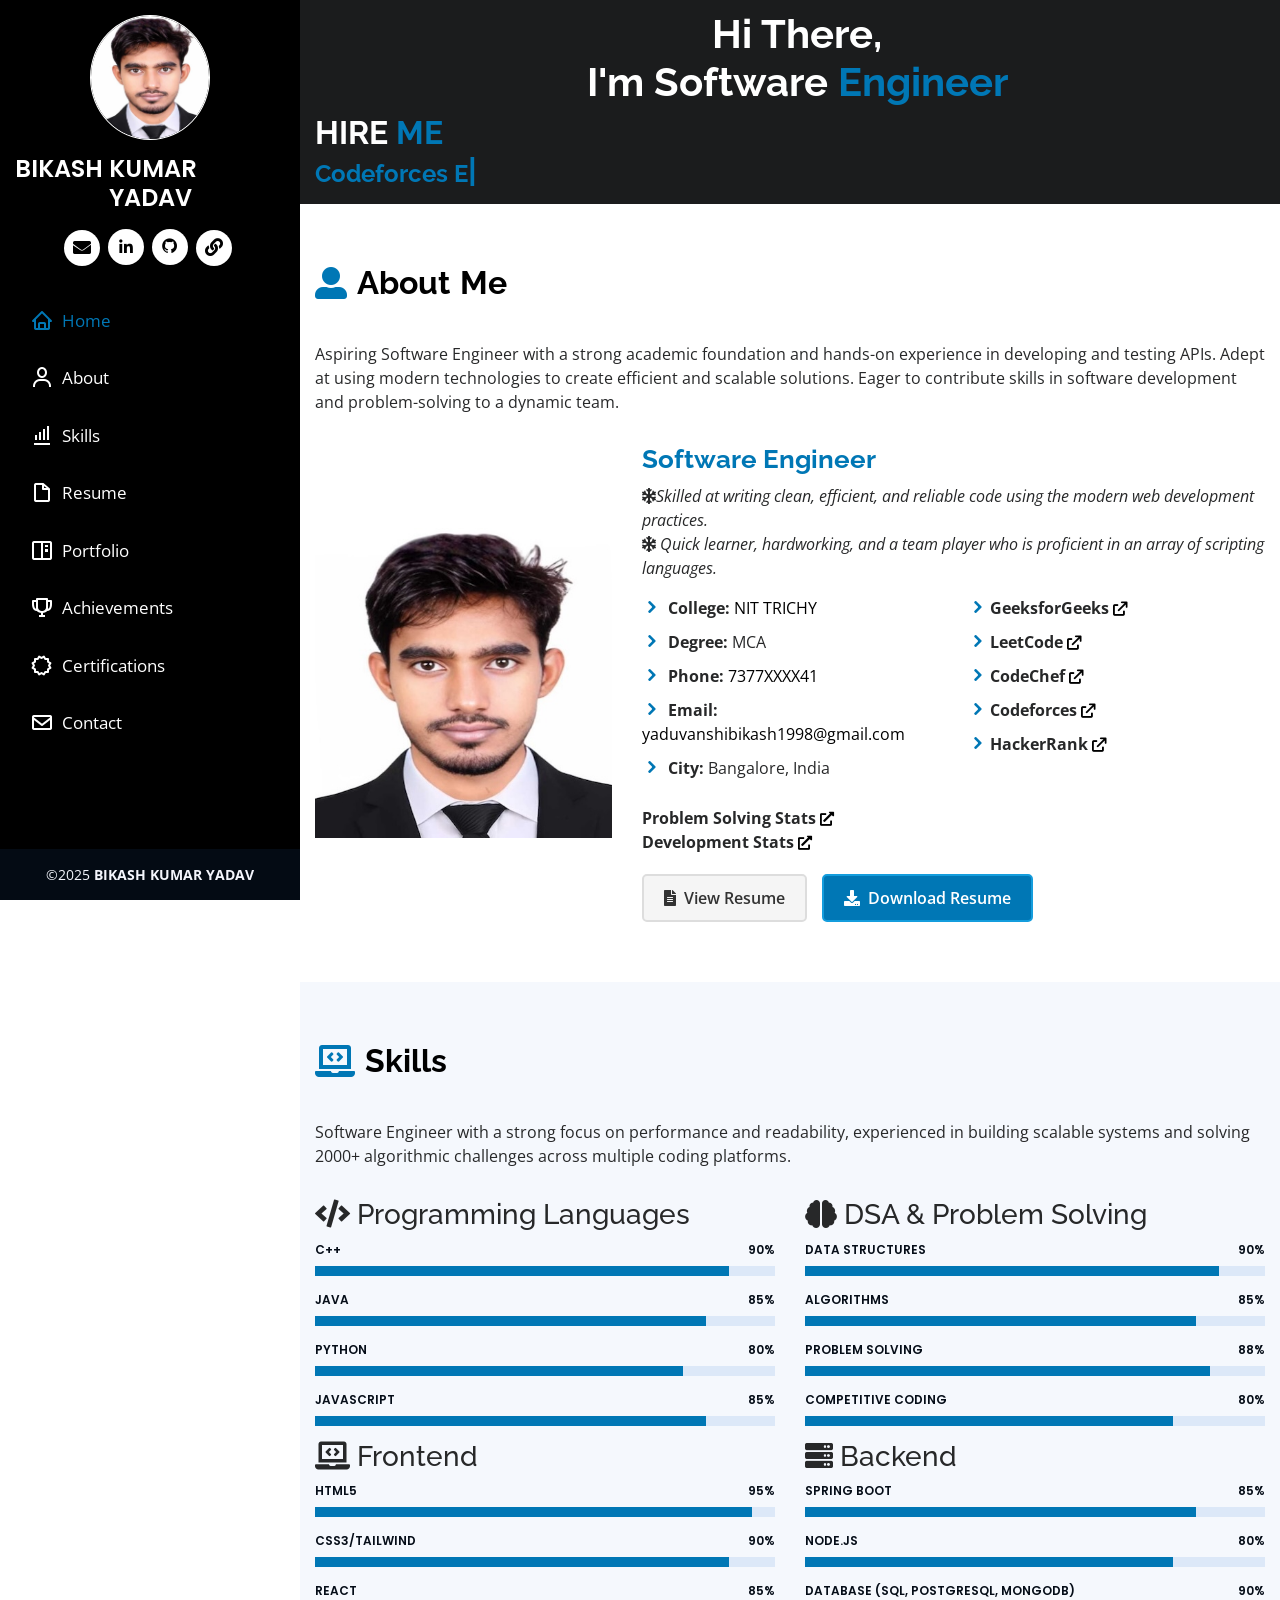
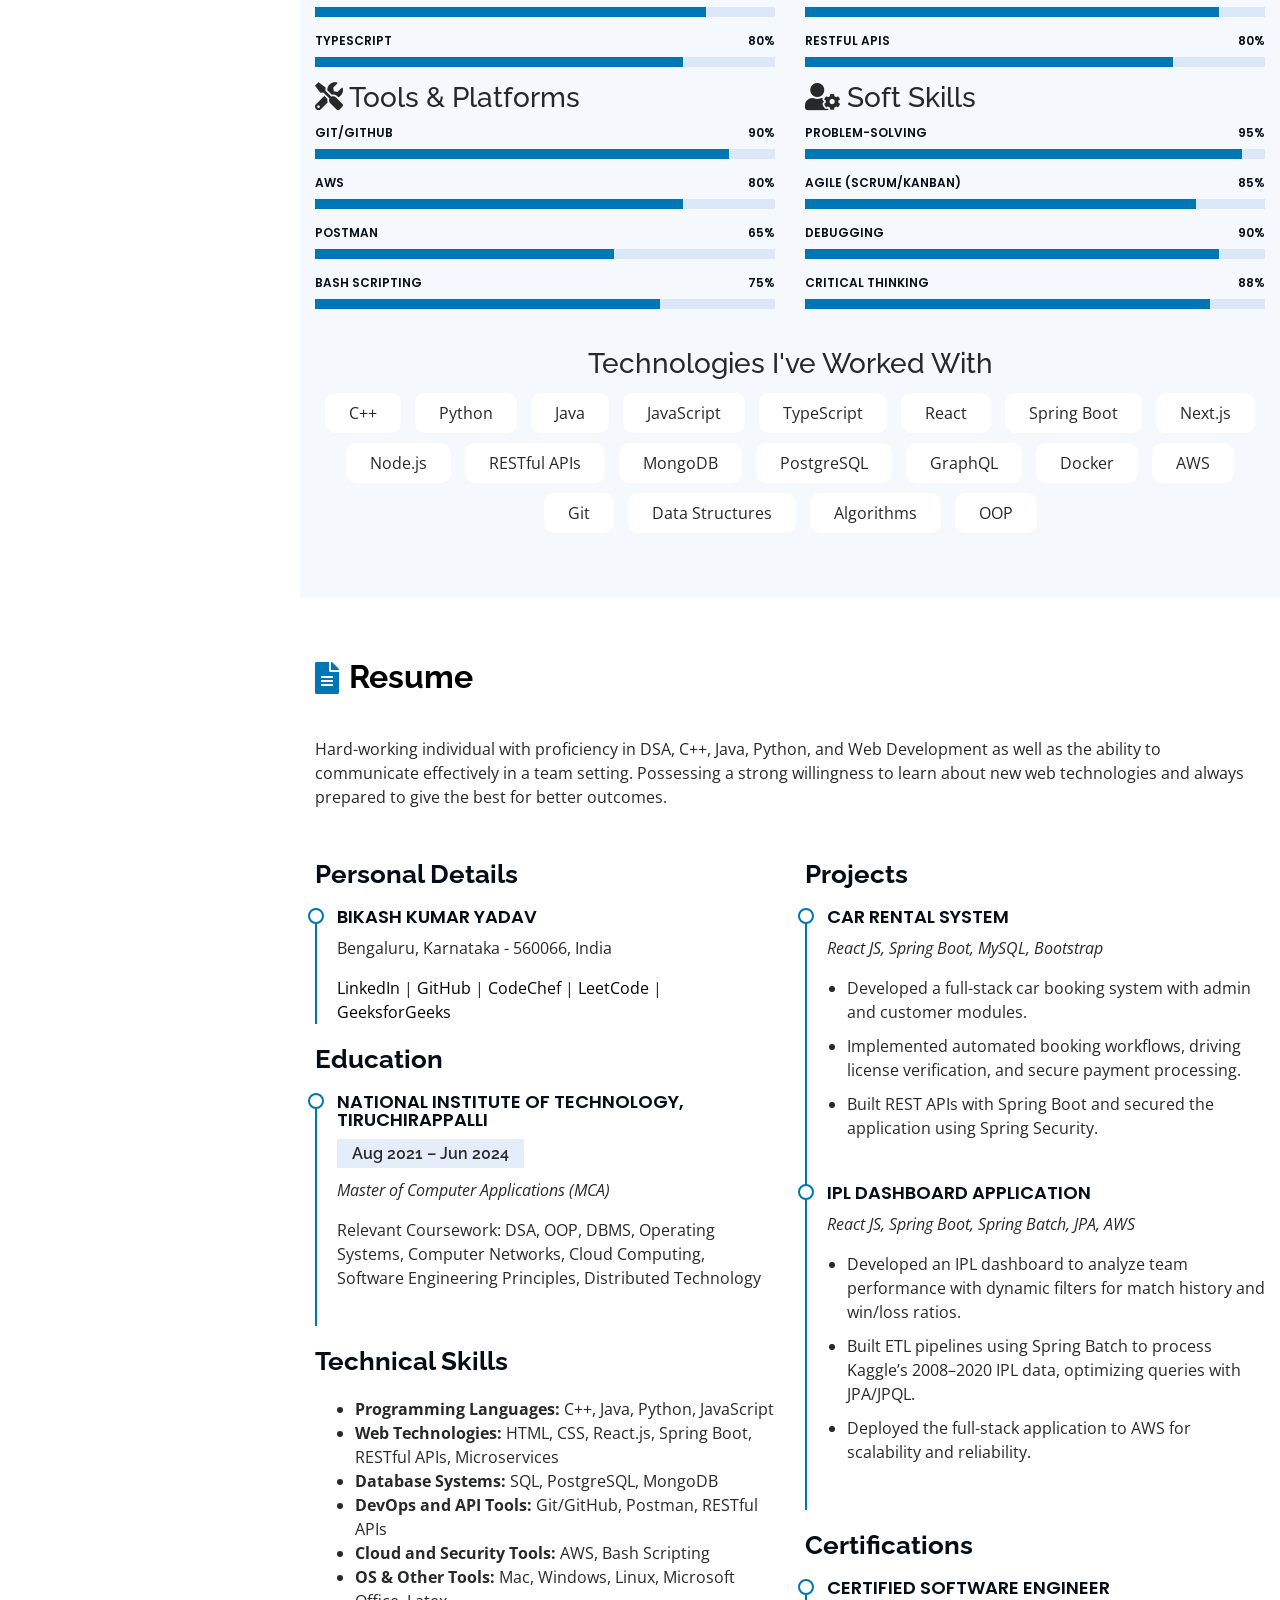
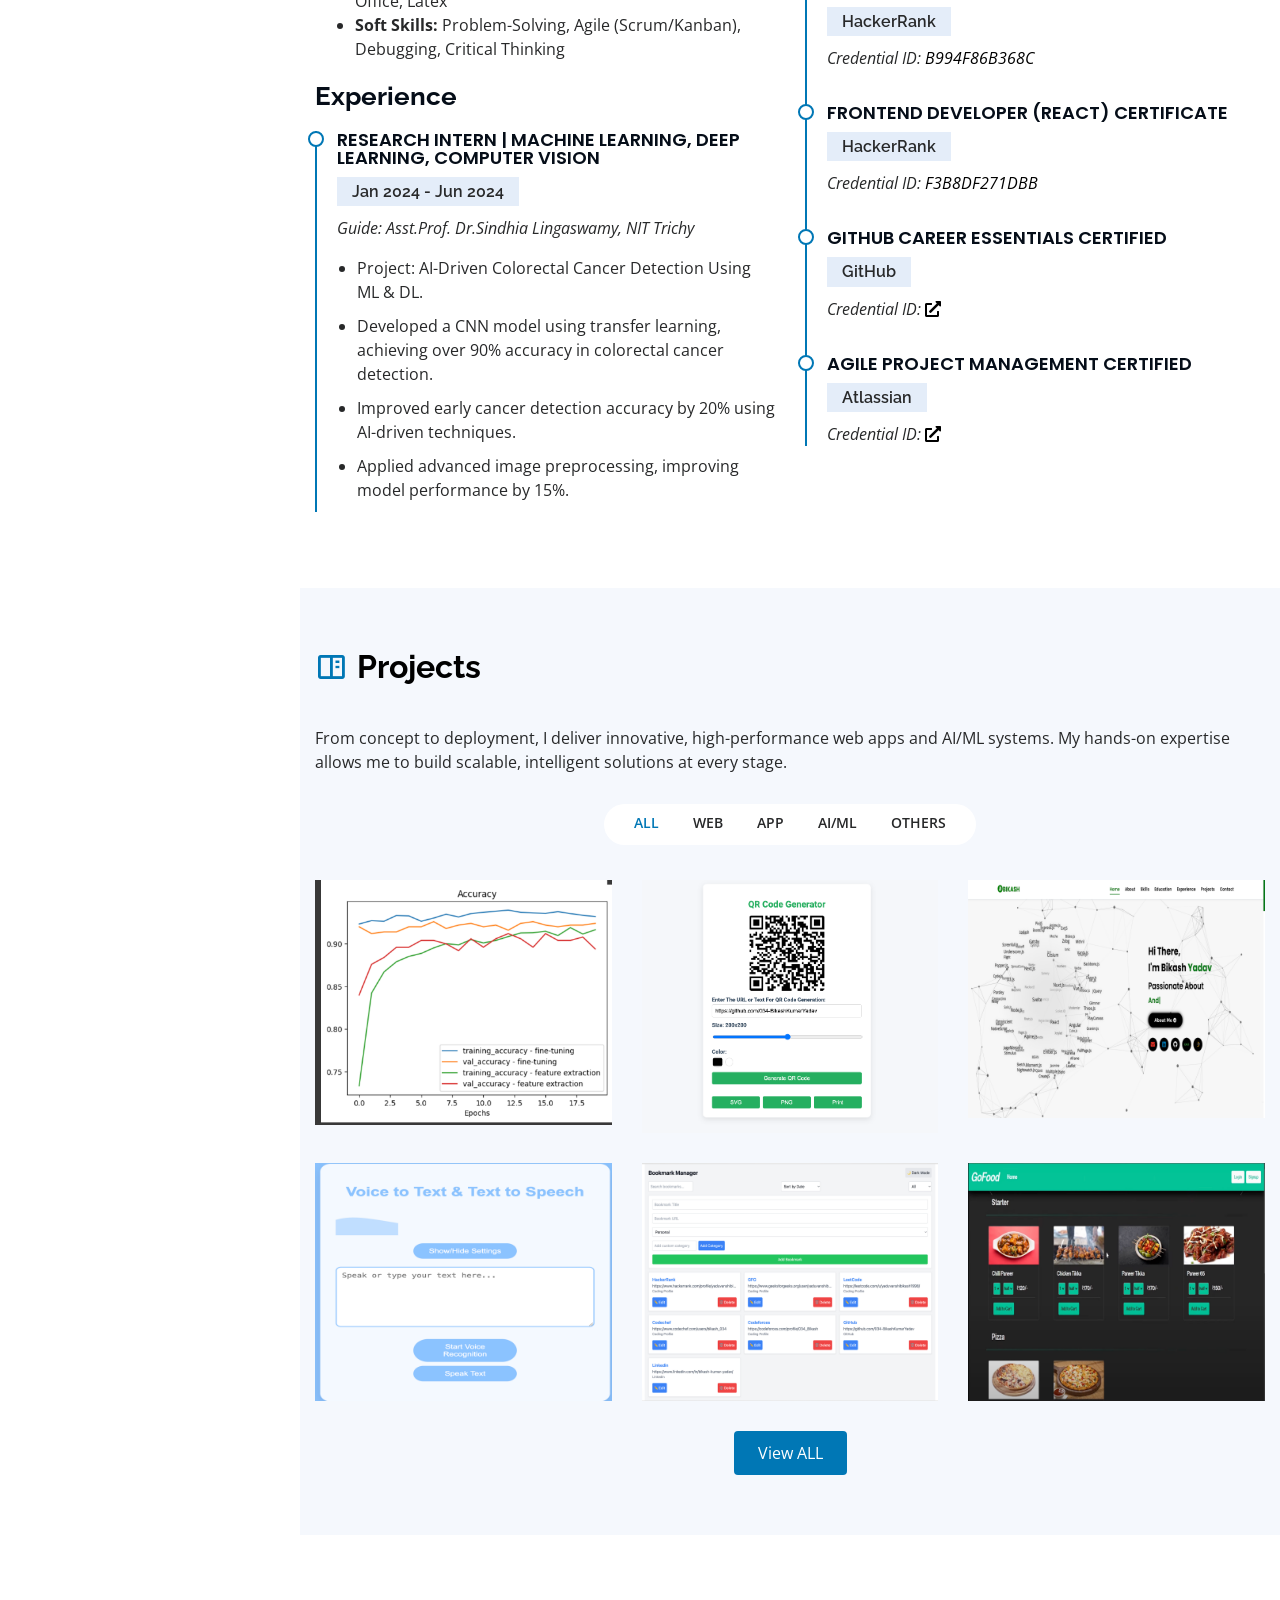
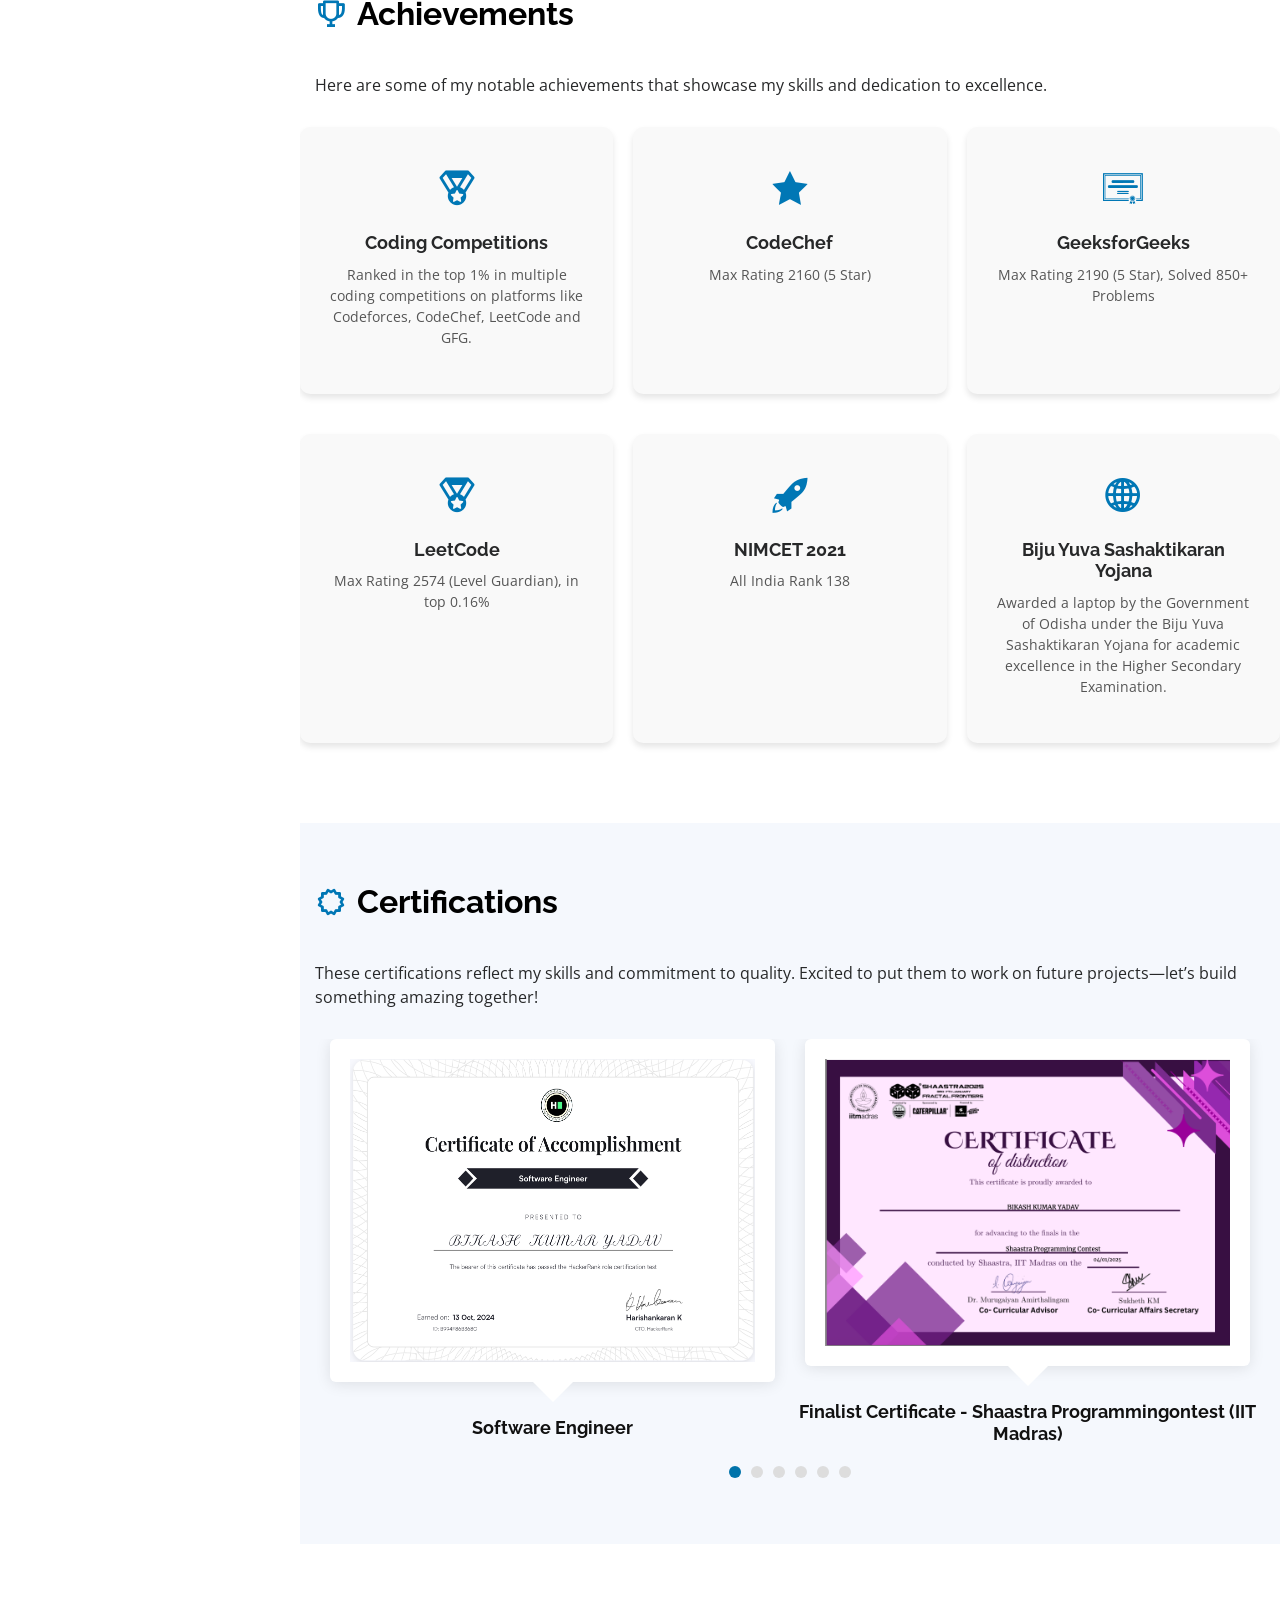
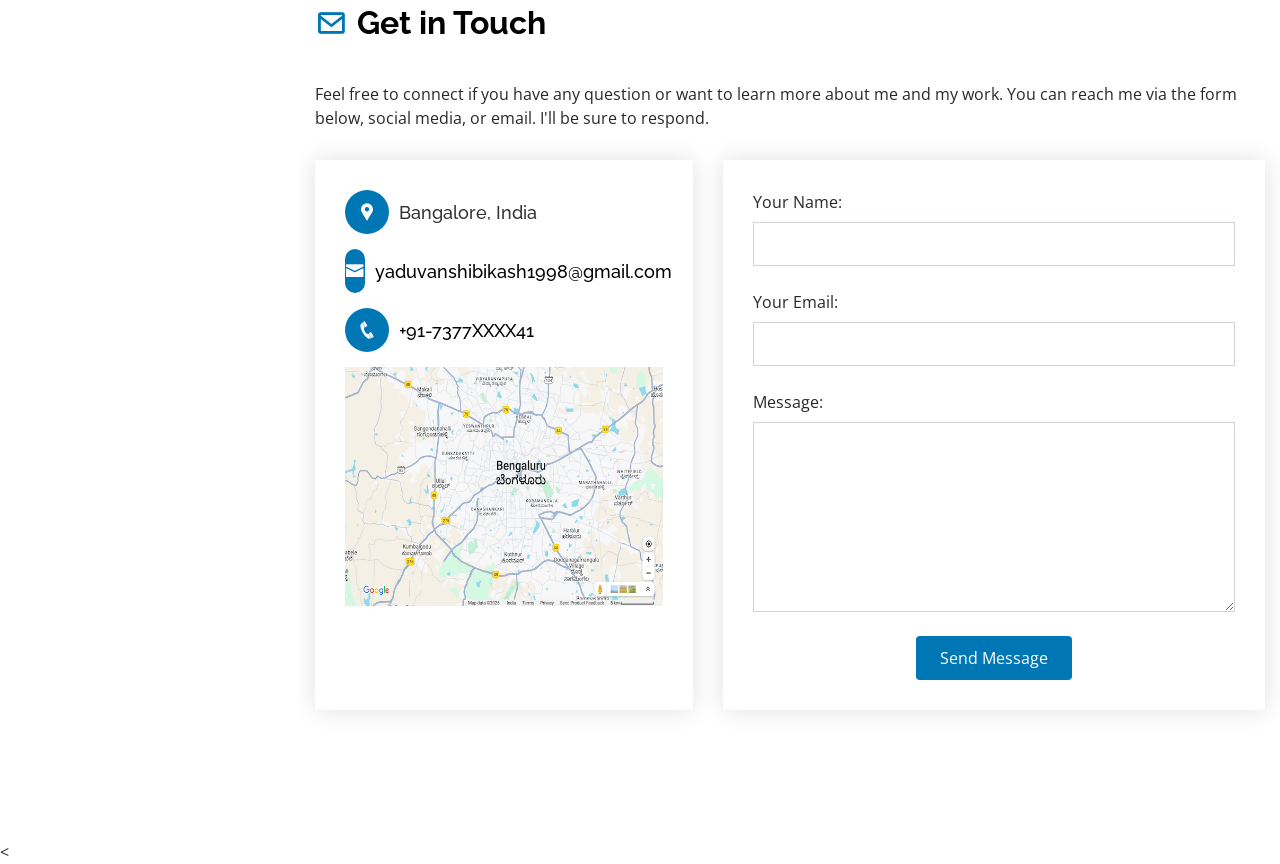
==== commit 68bf79f8: "Initial commit" ====
--- a/index.html
+++ b/index.html
@@ -4,7 +4,7 @@
   <meta charset="utf-8">
   <meta content="width=device-width, initial-scale=1.0" name="viewport">
 
-  <title>Bikash Kumar Yadav | Software Engineer</title>
+  <title>BIKASH KUMAR YADAV | Software Engineer</title>
     <meta
     content="Bikash Kumar Yadav Portfolio, web development, competitive programming, Codeforces Expert, 5★ CodeChef, LeetCode Guardian, React.js, Java, Spring Boot, SQL, MongoDB, AWS, problem-solving, debugging, collaborative coding, NIT Trichy, hire web developer, software engineer portfolio"
     name="description"
@@ -21,8 +21,8 @@
 <meta property="og:type" content="website" />
 
   <!-- Favicons -->
-  <link href="./assets/img/fav.png" rel="icon" type="image/png">
-  <link href="./assets/img/fav.png" rel="apple-touch-icon" type="image/png">
+  <link href="./assets/img/fav.jpg" rel="icon" type="image/png">
+  <link href="./assets/img/fav.jpg" rel="apple-touch-icon" type="image/png">
 
   <!-- Google Fonts -->
   <link
--- a/assets/css/style.css
+++ b/assets/css/style.css
@@ -470,7 +470,7 @@
 .resume .resume-item {
   padding: 0 0 20px 20px;
   margin-top: -2px;
-  border-left: 2px solid #1f5297;
+  border-left: 2px solid #0077B5;
   position: relative;
 }
 
@@ -514,7 +514,7 @@
   left: -9px;
   top: 0;
   background: #fff;
-  border: 2px solid #1f5297;
+  border: 2px solid #0077B5;
 }
 
 /*--------------------------------------------------------------
@@ -548,7 +548,7 @@
 }
 
 .portfolio #portfolio-flters li:hover, .portfolio #portfolio-flters li.filter-active {
-  color: #0077B5
+  color: #0077B5;
 }
 
 .portfolio #portfolio-flters li:last-child {
@@ -564,7 +564,7 @@
 
 .portfolio .portfolio-wrap::before {
   content: "";
-  background: #f9f9f9;
+  background: rgba(249, 249, 249, 0.5); /* 0.5 is 50% transparency */
   position: absolute;
   left: 0;
   right: 0;
@@ -591,7 +591,7 @@
   color: #fff;
   font-size: 28px;
   text-align: center;
-  background: rgba(20, 157, 221, 0.75);
+  background: #0077B5;
   transition: 0.3s;
   width: 50%;
 }
@@ -601,7 +601,7 @@
 }
 
 .portfolio .portfolio-wrap .portfolio-links a + a {
-  border-left: 1px solid #37b3ed;
+  border-left: 0.5px solid #fff;
 }
 
 .portfolio .portfolio-wrap:hover::before {
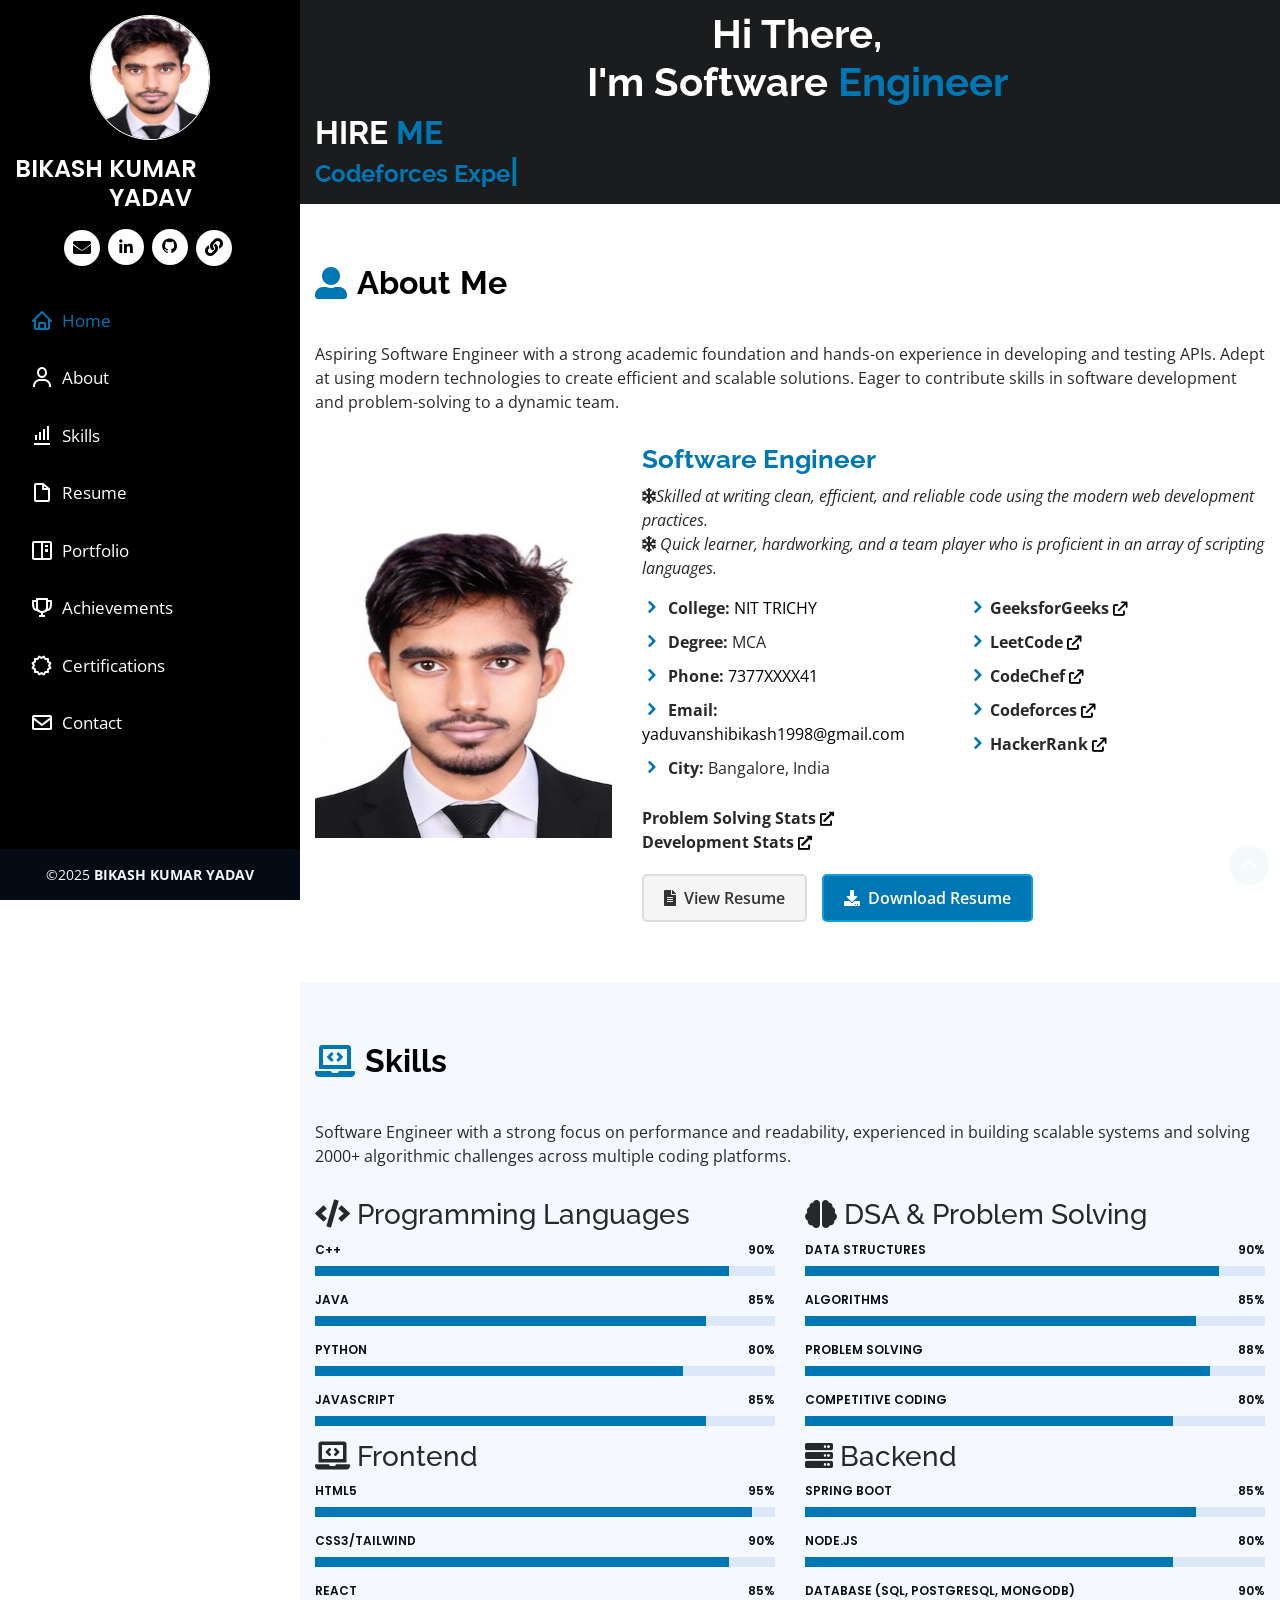
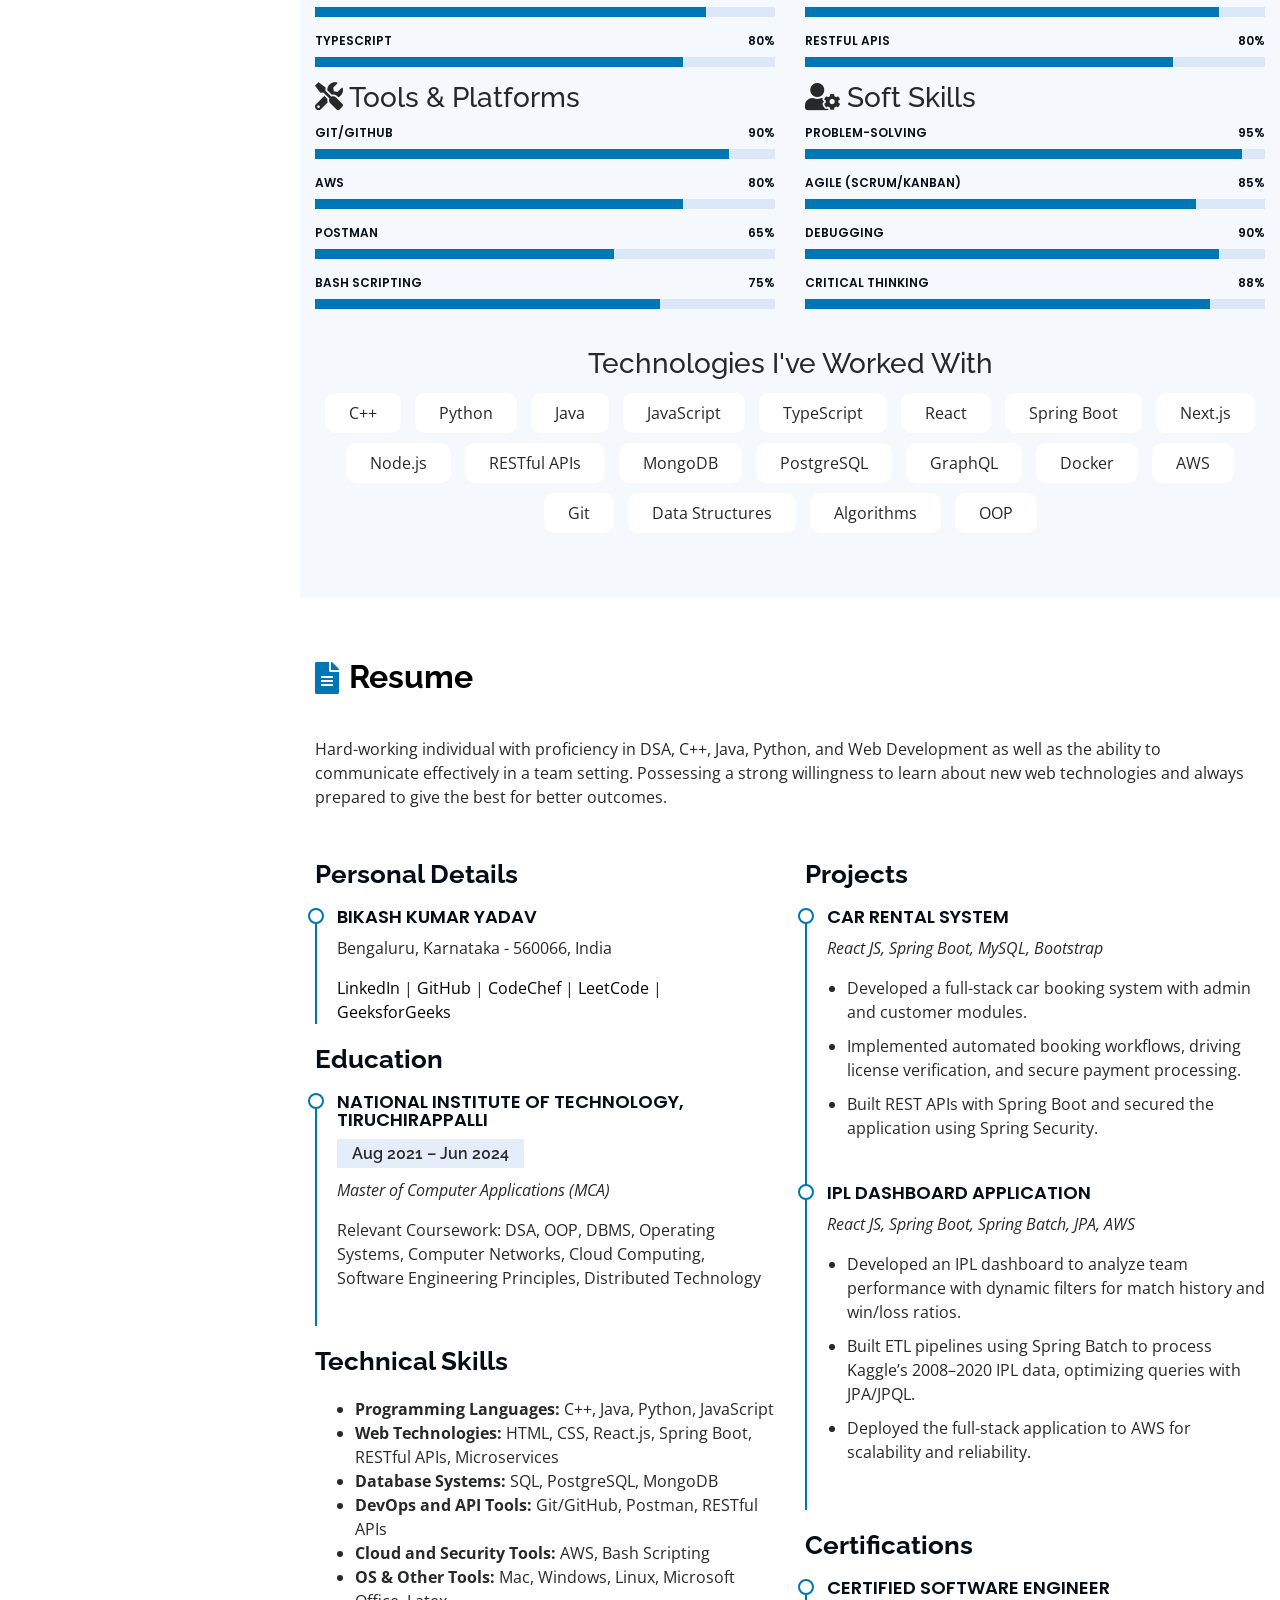
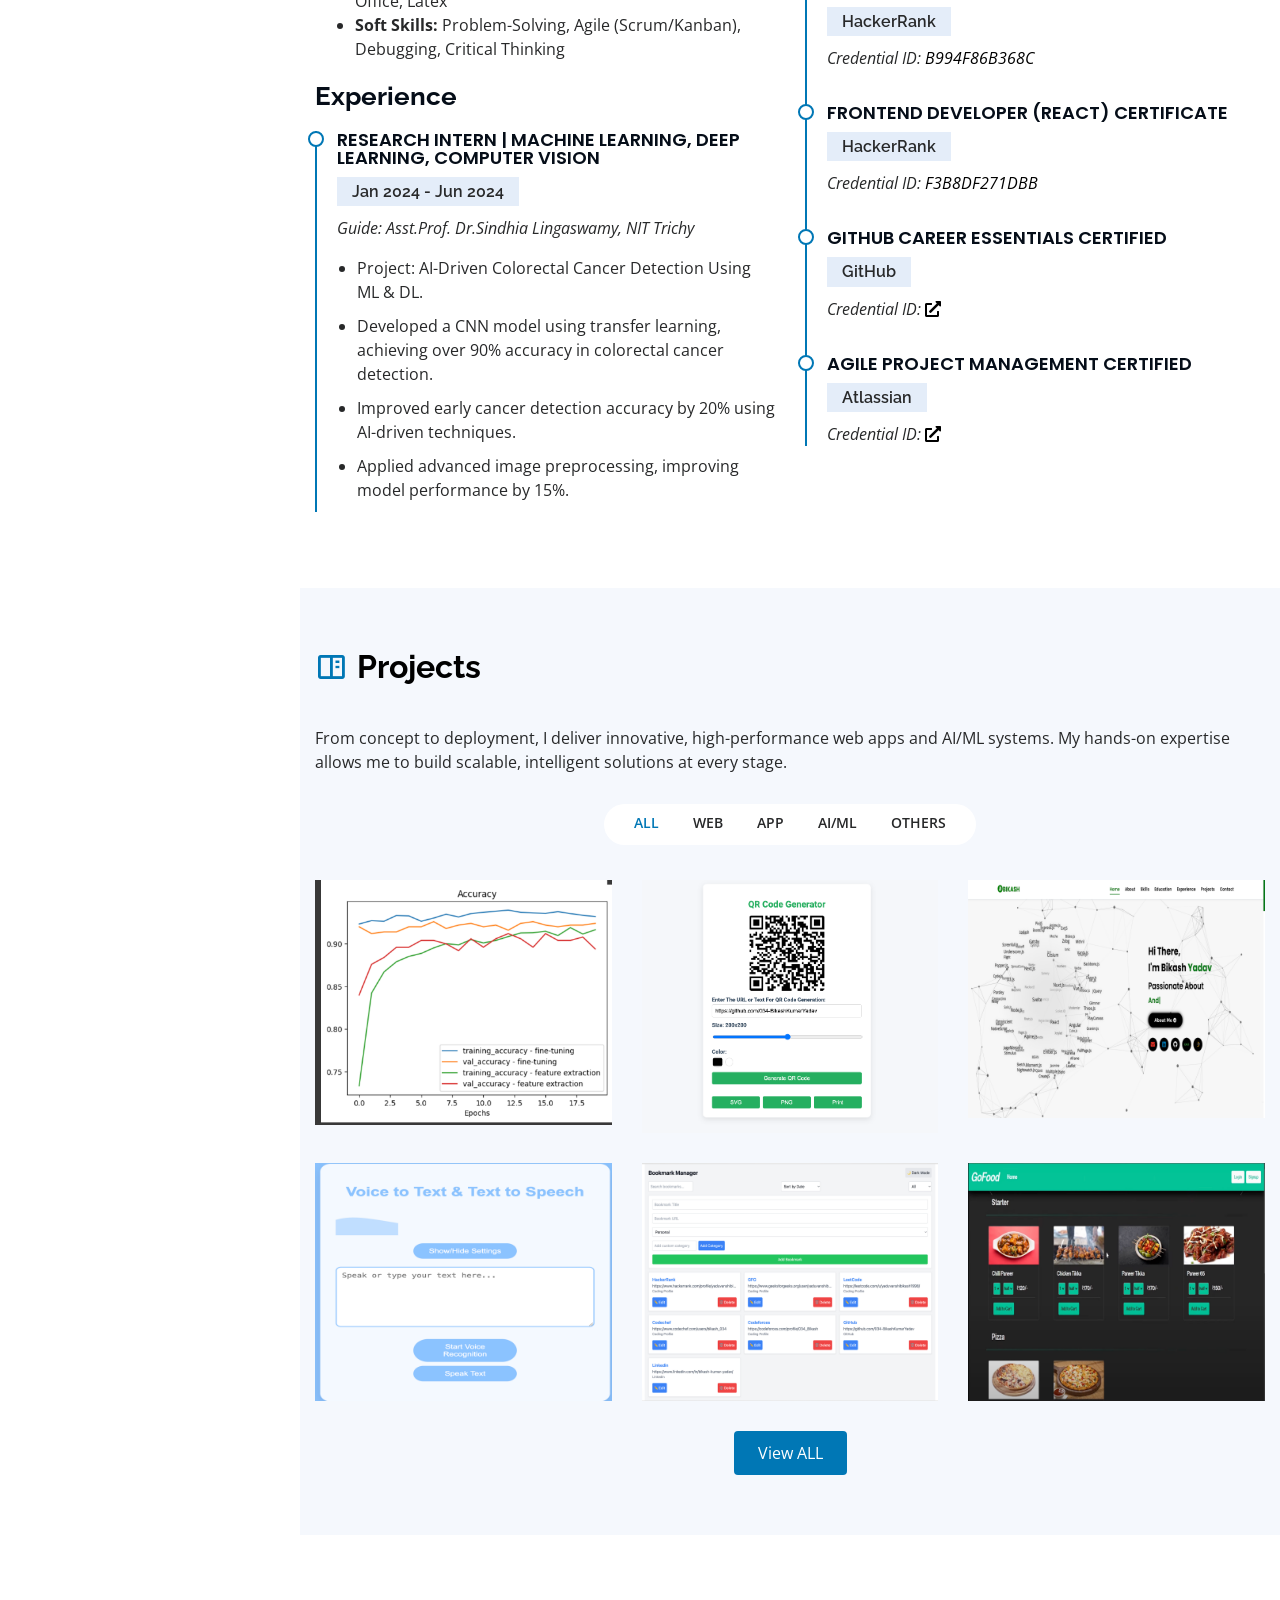
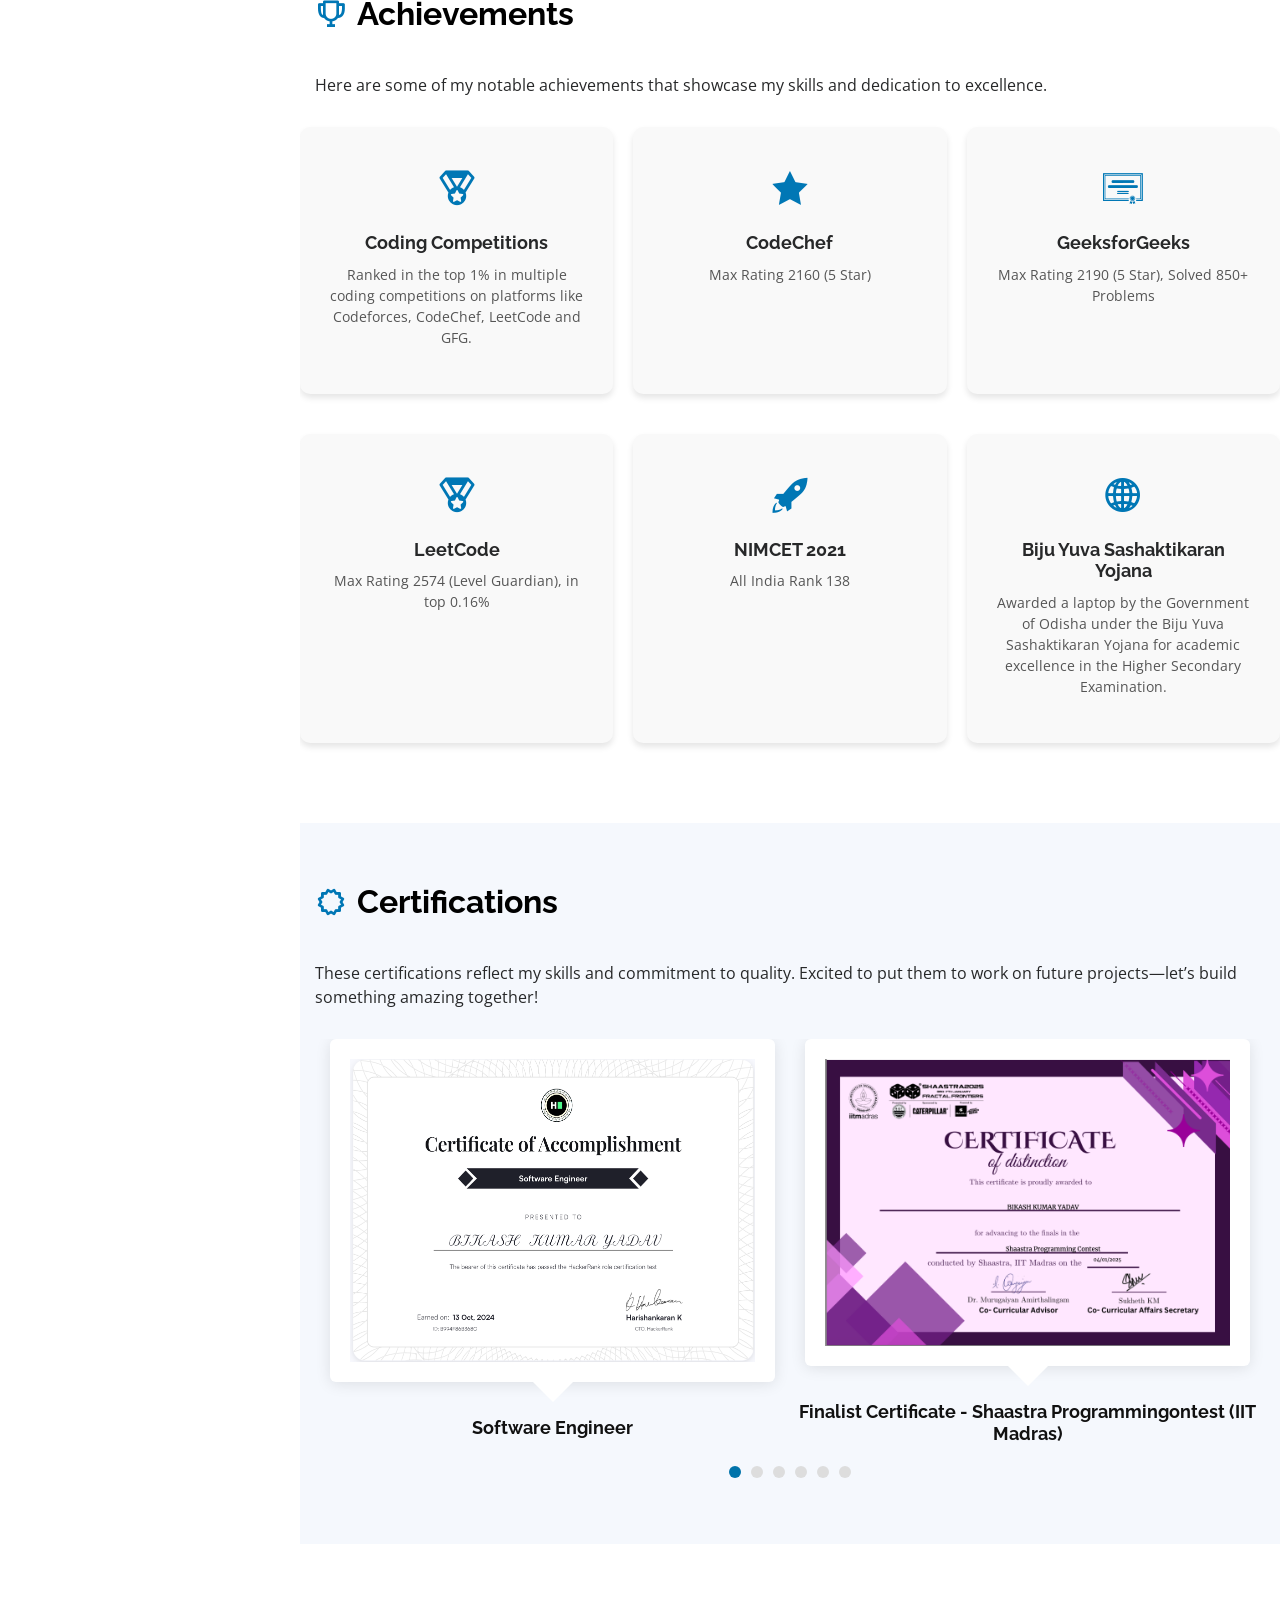
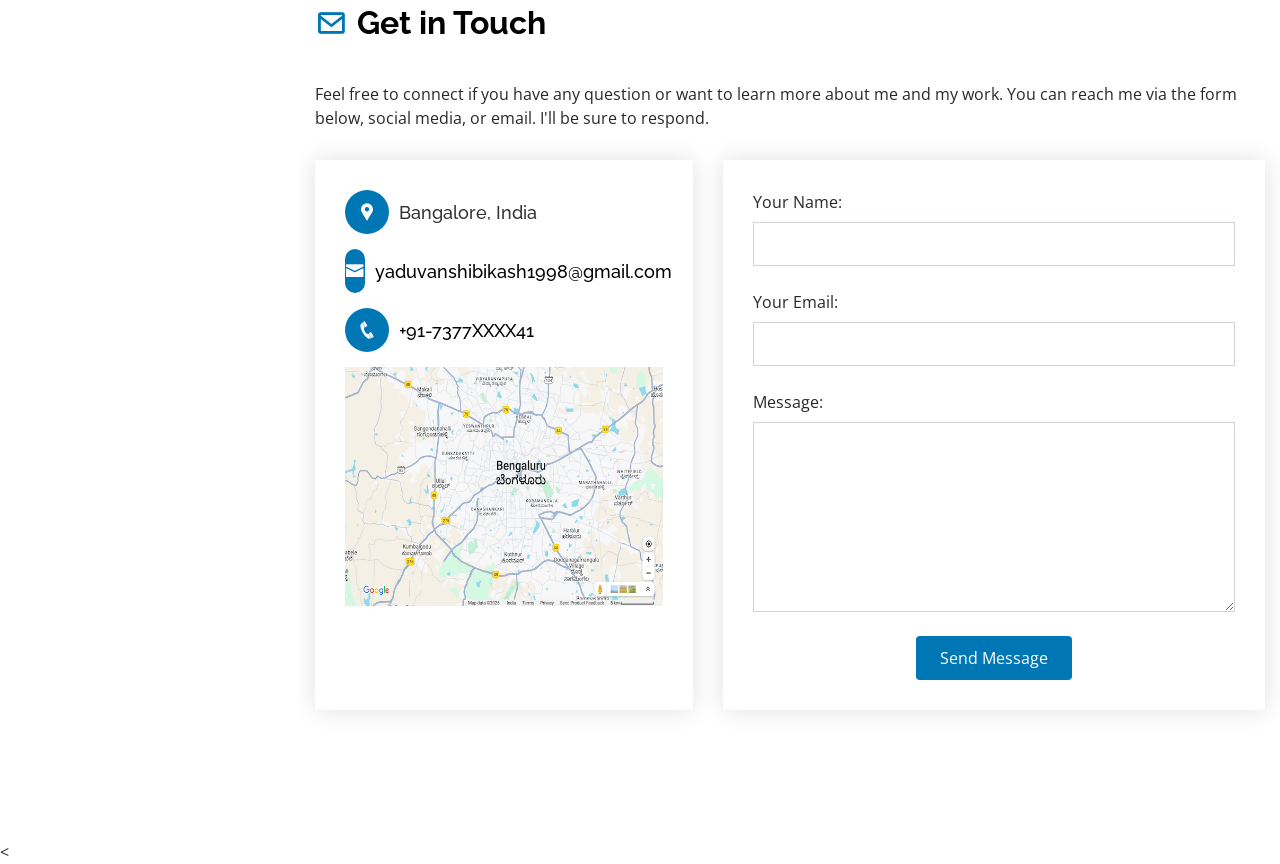
==== commit 84622b06: "Made some minor changes" ====
--- a/index.html
+++ b/index.html
@@ -104,7 +104,7 @@
       <center>
       <h2>Hi There,</br> I'm Software <span> Engineer </span> </h2>
       </center>
-      <h3>HIRE<span> ME</span></br> <span class="typing-text"></span></h3>
+      <h3>HIRE <span>ME</span></br> <span class="typing-text"></span></h3>
       
          <!--  <div class="buttons" > 
         <a href="#yad@gmail.com" class="btn"><span>Hire Me</span></a>
--- a/assets/css/style.css
+++ b/assets/css/style.css
@@ -26,9 +26,10 @@
 # Back to top button
 --------------------------------------------------------------*/
 .back-to-top  {
-  left: 1385px;
+  left: calc(100% - 4%) ;
   right: auto;
 }
+
 .back-to-top {
   position: fixed;
   display: none;
@@ -52,8 +53,13 @@
 .back-to-top:hover {
   color: #fff;
   background: #149ddd;
-  transition: background 0.2s ease-in-out;
-}
+  transform: scale(1.1);
+  transition: background 0.3s ease-in-out;
+ 
+}
+
+
+
 
 /*--------------------------------------------------------------
 # Header
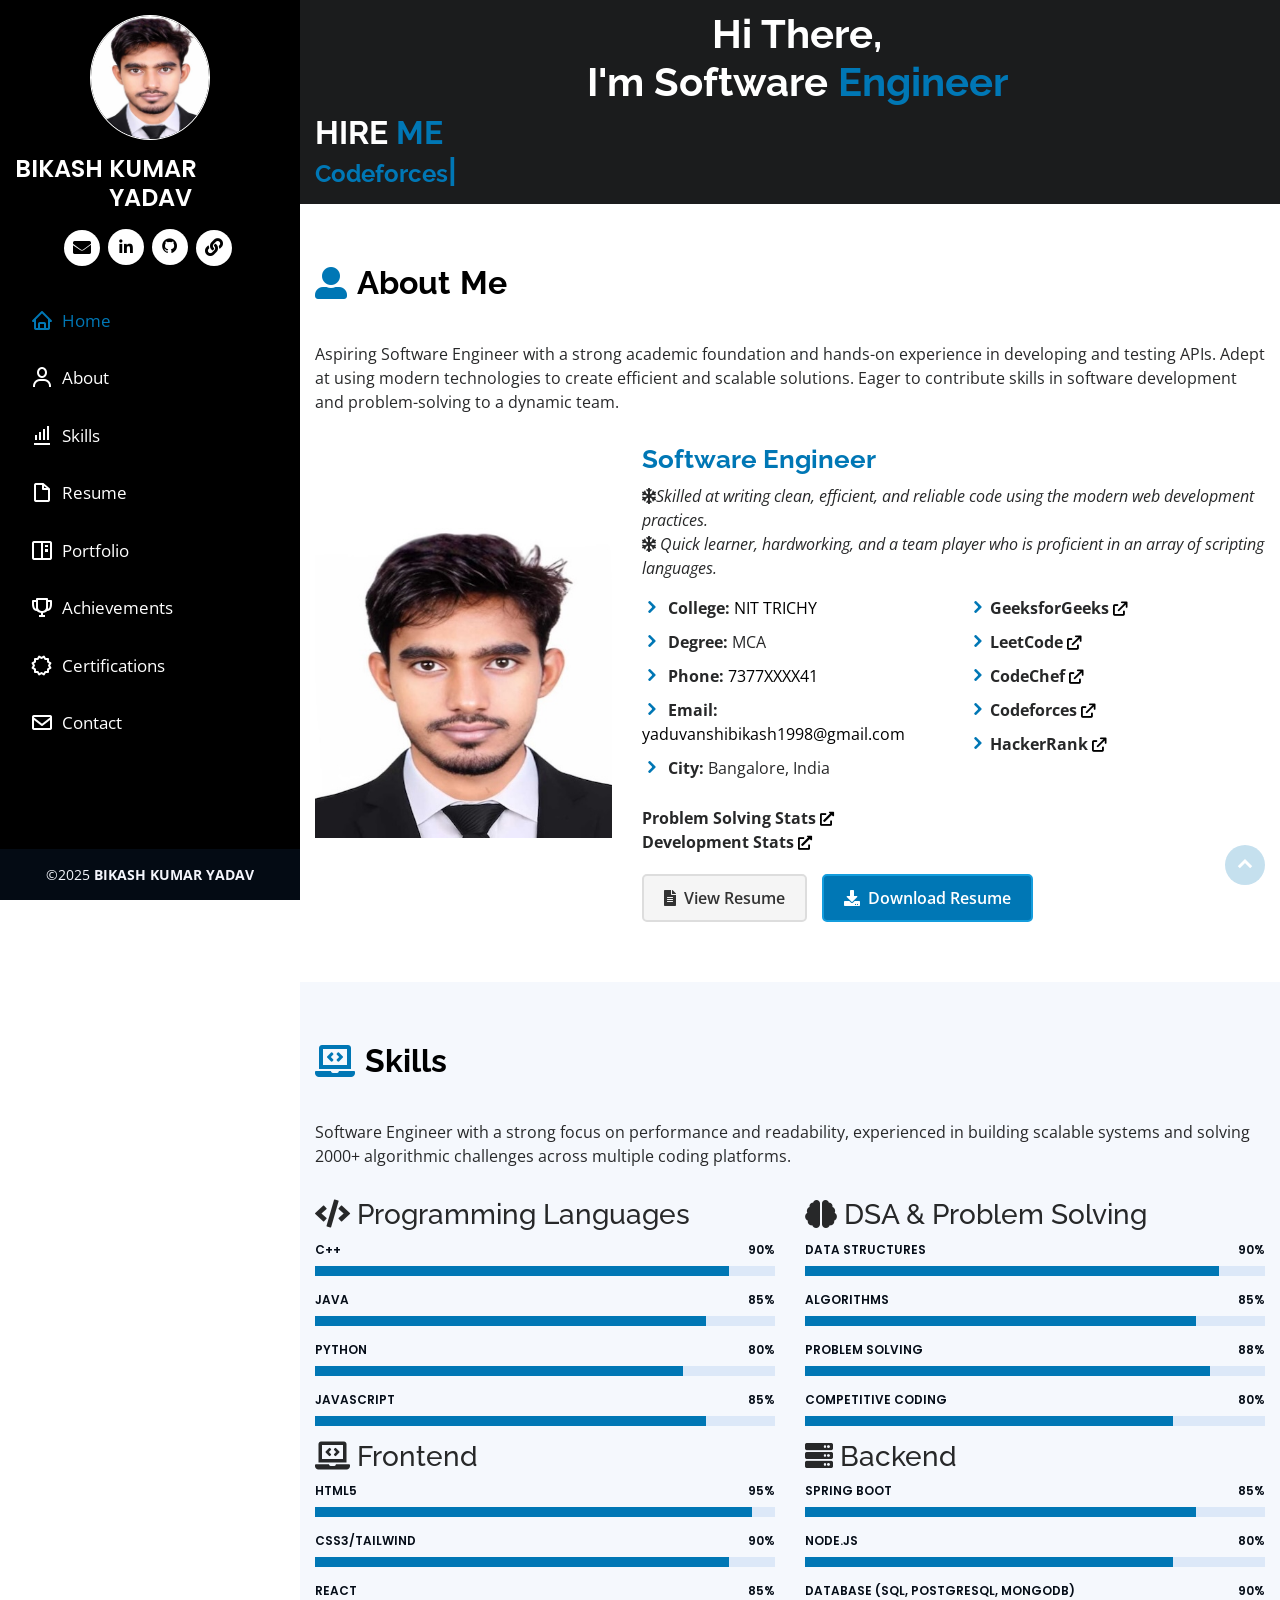
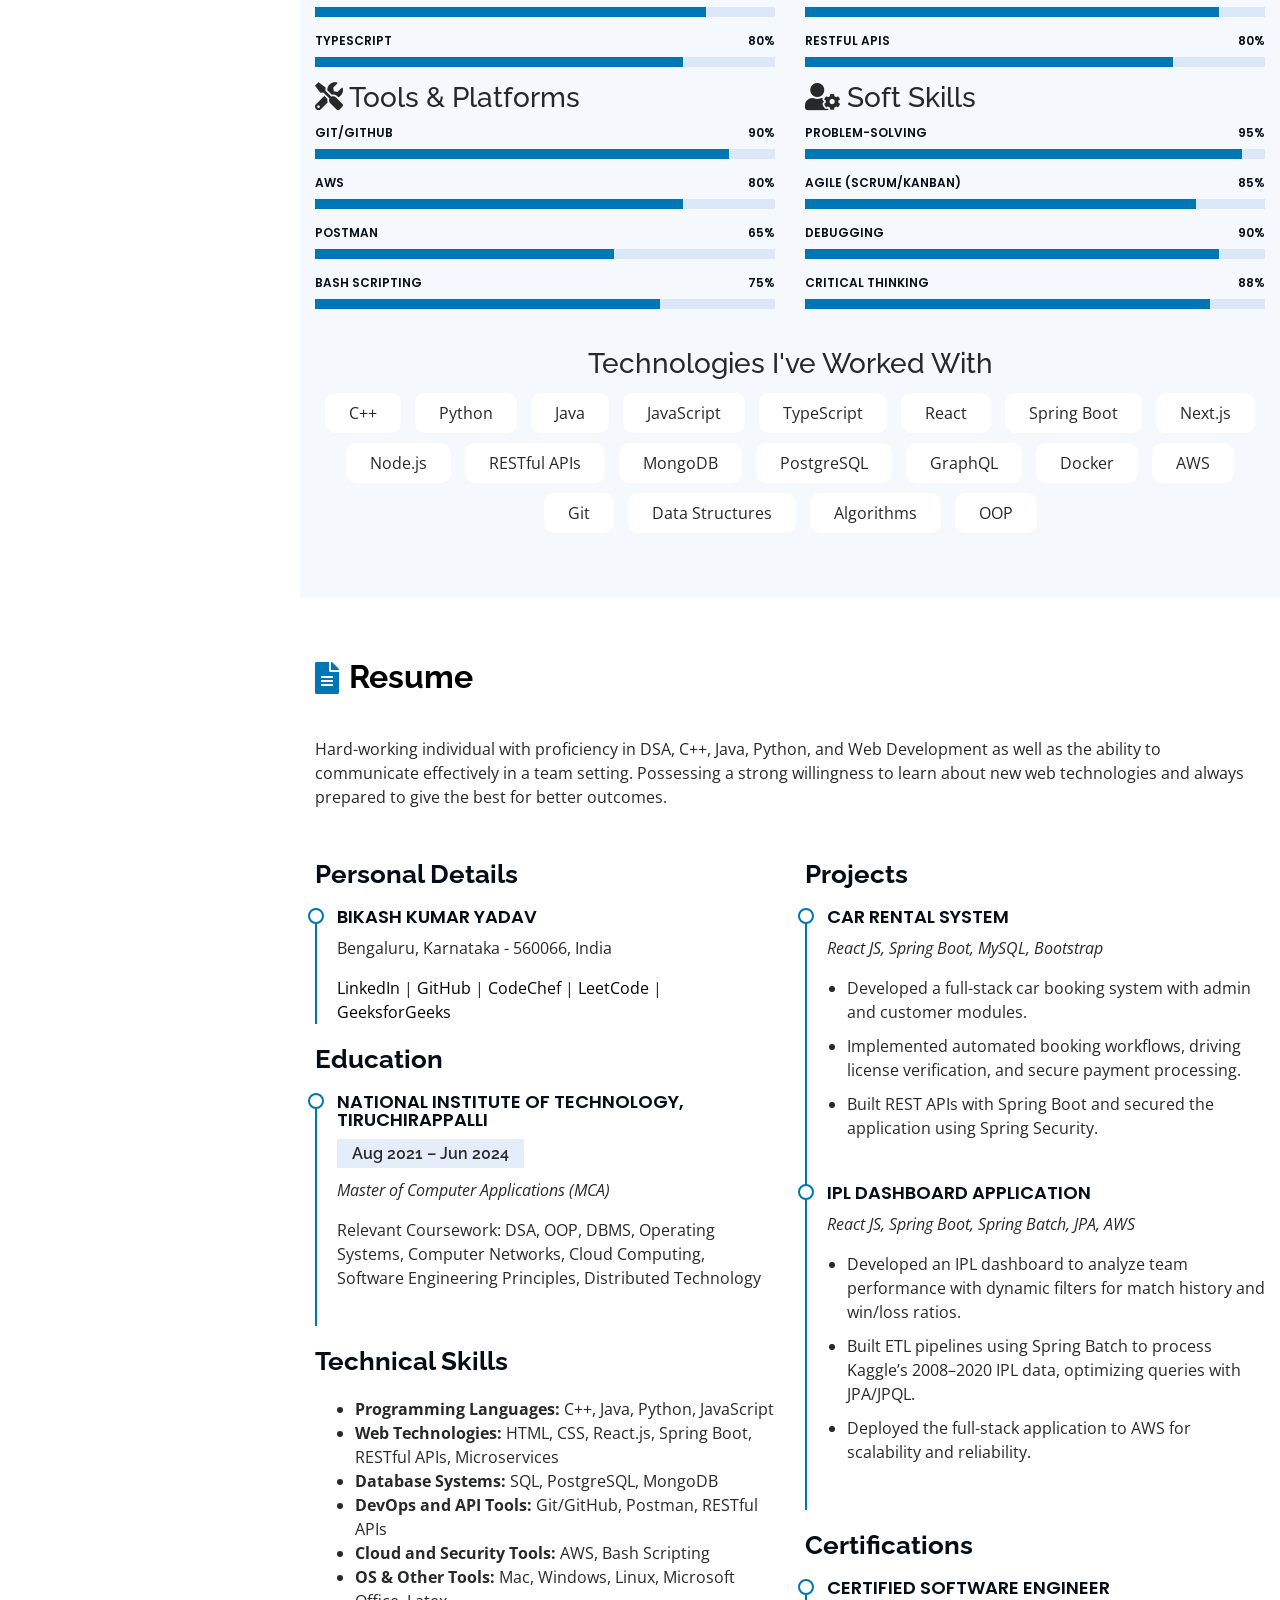
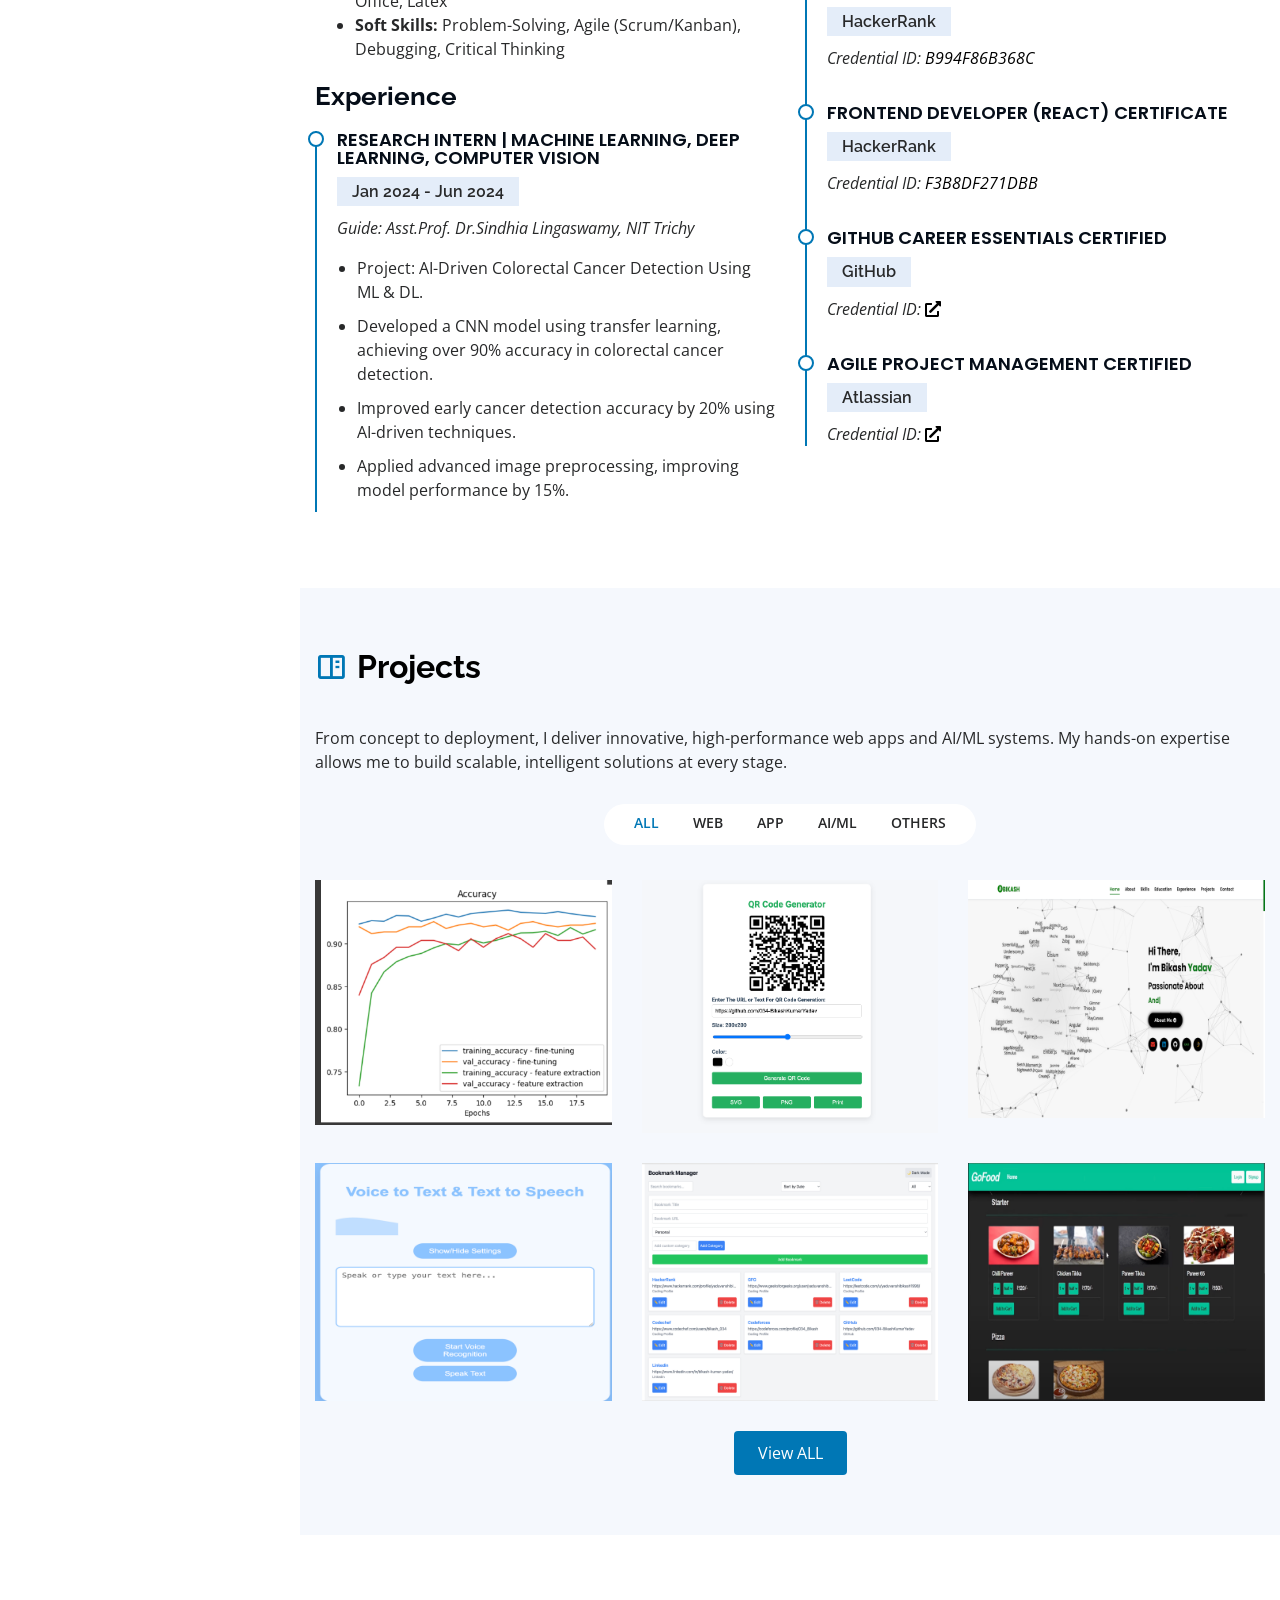
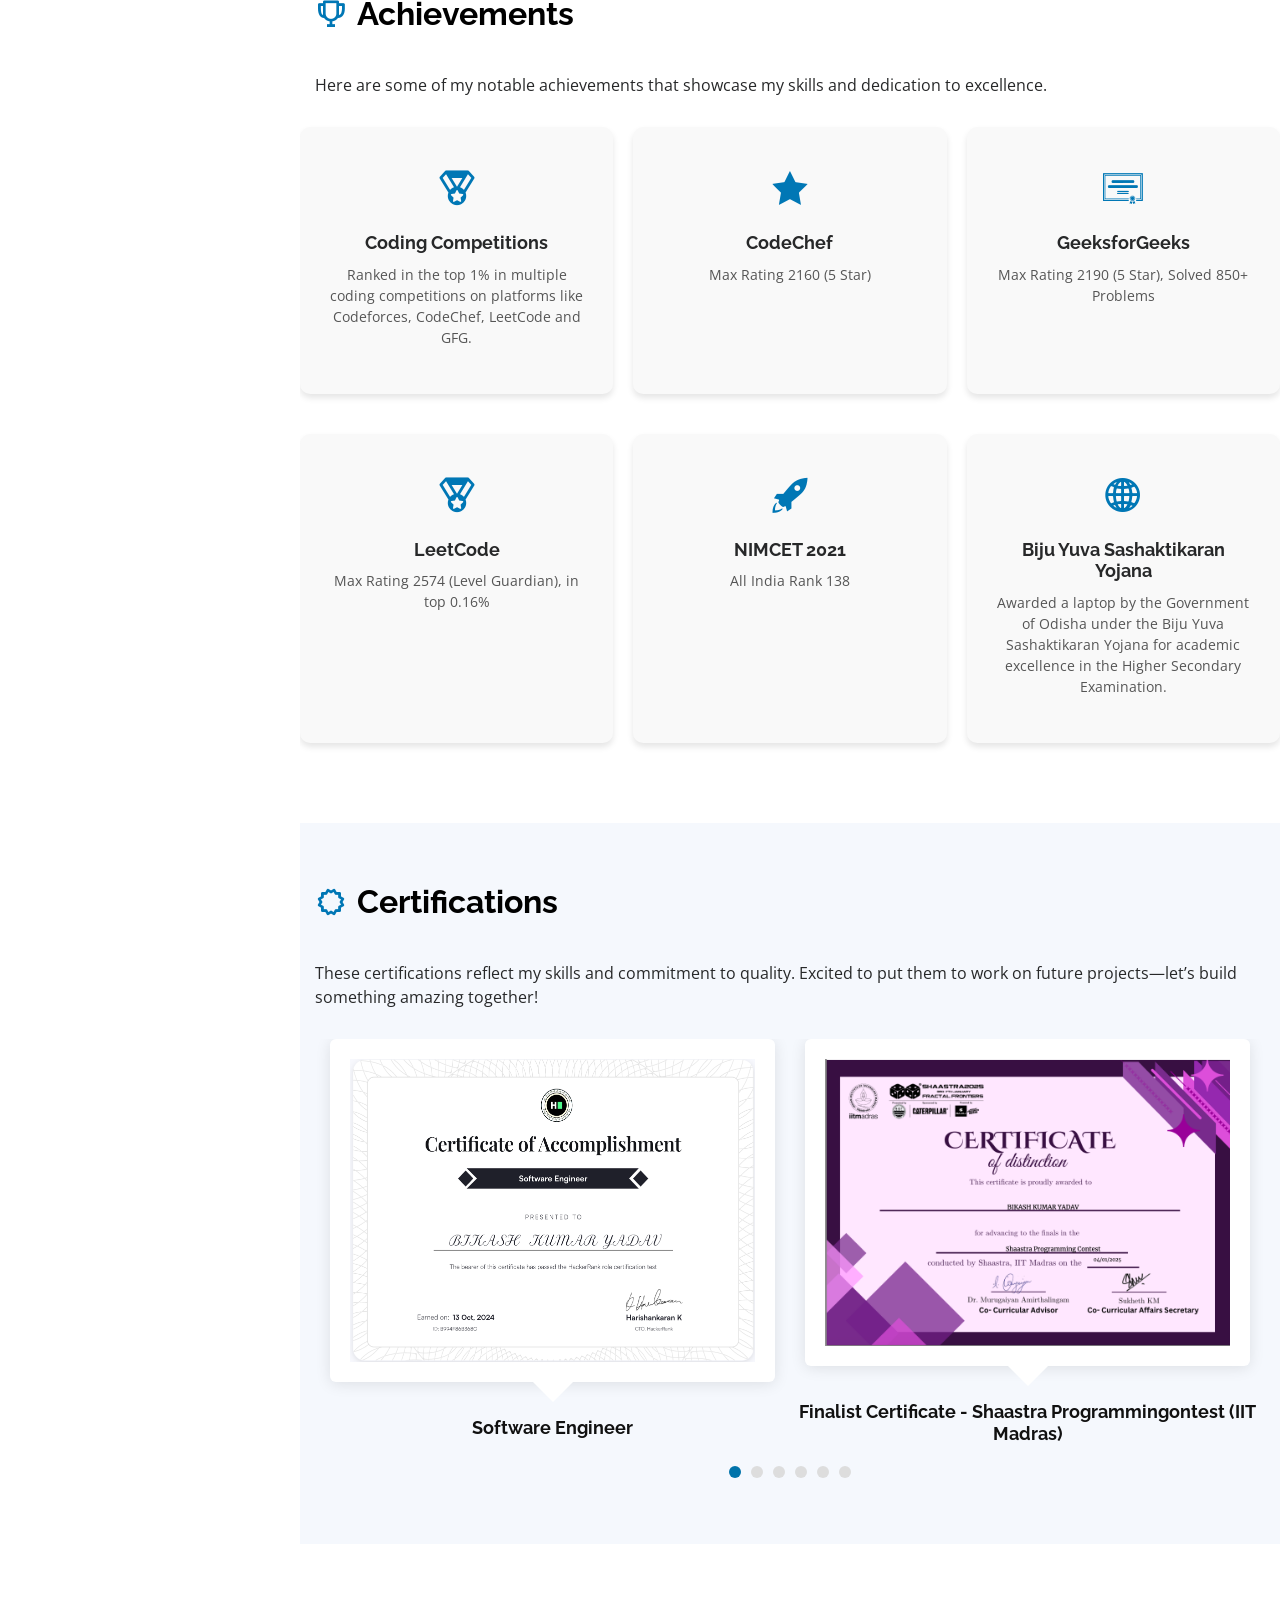
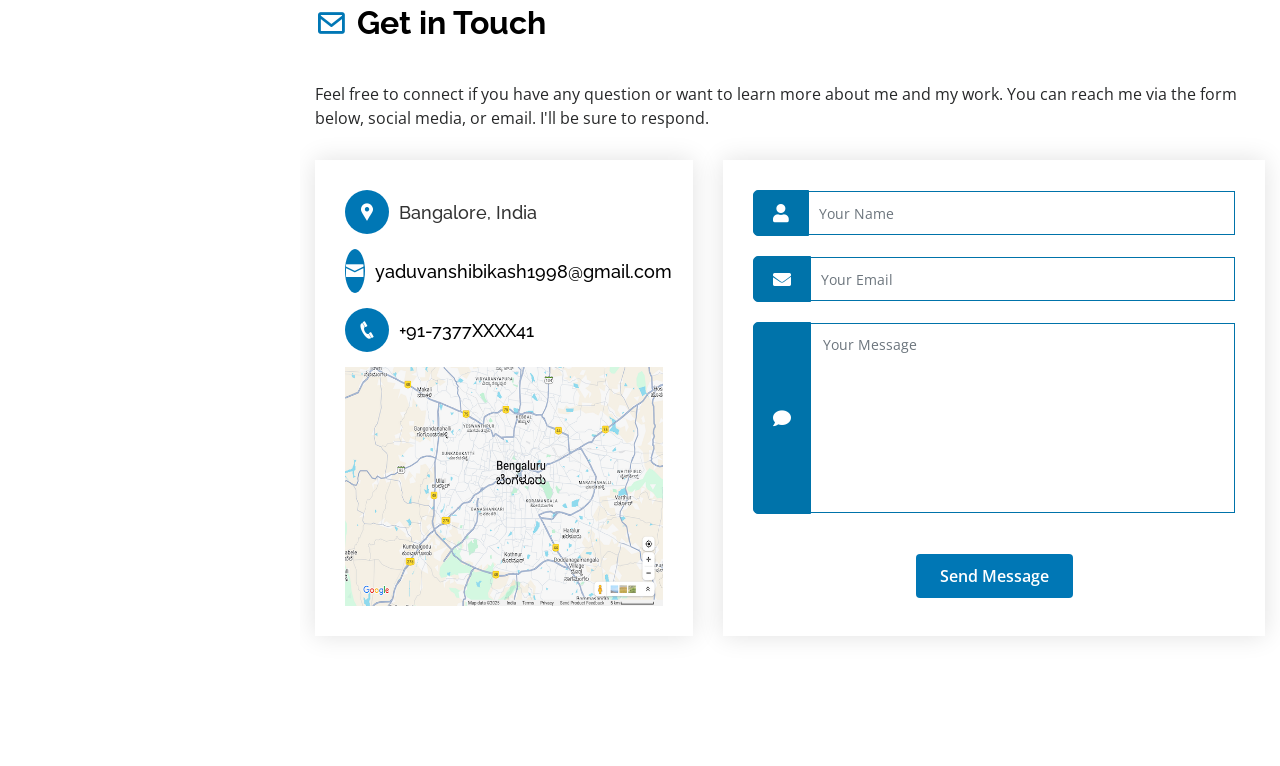
==== commit 94d47670: "Implement captch feature" ====
--- a/index.html
+++ b/index.html
@@ -17,7 +17,7 @@
 <meta property="og:title" content="Bikash Kumar Yadav" />
 <meta property="og:description" content="Portfolio of Bikash Kumar Yadav, showcasing skills in web development, backend engineering, and competitive programming." />
 <meta property="og:image" content="./assets/img/BKY-Profile.jpg" />
-<meta property="og:url" content="https://your-portfolio-url.com/" />
+<meta property="og:url" content="https://bikashkumaryadav.github.io/" />
 <meta property="og:type" content="website" />
 
   <!-- Favicons -->
@@ -40,15 +40,22 @@
   <link rel="stylesheet" href="https://cdnjs.cloudflare.com/ajax/libs/font-awesome/5.15.3/css/all.min.css">
   <!-- Template Main CSS File -->
   <link href="assets/css/style.css" rel="stylesheet">
-  <!-- Google tag (gtag.js) -->
-  <script async src="https://www.googletagmanager.com/gtag/js?id=G-1HEC9Z70SZ"></script>
-  <script>
-    window.dataLayer = window.dataLayer || [];
-    function gtag(){dataLayer.push(arguments);}
-    gtag('js', new Date());
-
-    gtag('config', 'G-1HEC9Z70SZ');
-  </script>
+  <link href="assets/css/404.css" rel="stylesheet">
+  
+  <script src="https://js.hcaptcha.com/1/api.js" async defer></script>
+ 
+<!-- Google tag (gtag.js) -->
+<script async src="https://www.googletagmanager.com/gtag/js?id=G-06TLVQHZN1"></script>
+<script>
+  window.dataLayer = window.dataLayer || [];
+  function gtag(){dataLayer.push(arguments);}
+  gtag('js', new Date());
+
+  gtag('config', 'G-06TLVQHZN1');
+</script>
+
+
+  
 
 </head>
 <body>
@@ -106,11 +113,6 @@
       </center>
       <h3>HIRE <span>ME</span></br> <span class="typing-text"></span></h3>
       
-         <!--  <div class="buttons" > 
-        <a href="#yad@gmail.com" class="btn"><span>Hire Me</span></a>
-        <a href="./assets/cv/CV- Bikash Kumar Yadav.pdf" class="btn" target="_blank"><span> Resume </span><i class="fas fa-download"></i></a>
-       </div>
-        -->
     </div>
     </section>
   <!-- End Home -->
@@ -837,32 +839,44 @@
           </div>
 
           <div class="col-lg-7 mt-5 mt-lg-0 d-flex align-items-stretch">
-            
-
+           
               <form action="https://api.web3forms.com/submit" method="POST" class="email-form" id="contact-form">
               <input type="hidden" name="access_key" value="f5ac9fda-6420-49d5-82a7-3cca45673e78">
+              <input type="hidden" name="captcha" value="true" />
+              <input type="hidden" name="subject" value="New message from my portfolio website">
+              <input type="hidden" name="redirect" value="https://bikashkumaryadav.github.io/thankyou.html">
             
               <!-- Name Field -->
-              <div class="form-group">
-                <label for="name">Your Name:</label>
-                <input class="form-control" type="text" name="name" id="name" required minlength="3" maxlength="100" pattern="[A-Za-z\s]+" title="Name should only contain letters and spaces." />
+              <div class="form-group input-group">
+                <div class="input-group-prepend">
+                  <span class="input-group-text"><i class="fas fa-user"></i></span>
+                </div>
+                <input class="form-control" type="text" name="name" id="name" required minlength="3" maxlength="100" pattern="[A-Za-z\s]+" title="Name should only contain letters and spaces." placeholder="Your Name" />
               </div>
             
               <!-- Email Field -->
-              <div class="form-group">
-                <label for="email">Your Email:</label>
-                <input class="form-control" type="email" name="email" id="email" required title="Please enter a valid email address." />
+              <div class="form-group input-group">
+                <div class="input-group-prepend">
+                  <span class="input-group-text"><i class="fas fa-envelope"></i></span>
+                </div>
+                <input class="form-control" type="email" name="email" id="email" required title="Please enter a valid email address." placeholder="Your Email" />
               </div>
             
               <!-- Message Field -->
-              <div class="form-group">
-                <label for="message">Message:</label>
-                <textarea class="form-control" name="message" rows="8" id="message" required minlength="10" maxlength="2000" title="Message should be between 10 and 2000 characters."></textarea>
-              </div>
-            
+              <div class="form-group input-group">
+                <div class="input-group-prepend">
+                  <span class="input-group-text" style="padding: 79px 12px 79px 12px;"><i class="fas fa-comment"></i></span>
+                </div>
+                <textarea class="form-control" name="message" rows="8" id="message" required minlength="10" maxlength="2000" title="Message should be between 10 and 2000 characters." placeholder="Your Message"></textarea>
+              </div>
+               <!-- hCaptcha -->
+           <div class="form-group">
+            <div class="h-captcha" data-sitekey="4014d1c6-0da8-406c-ac74-6c68cc9a7b92"></div>
+           </div>
               <!-- Submit Button -->
+               
               <div class="text-center">
-                <button type="submit" id="submit-button">Send Message</button>
+                <button type="submit" id="submit-button" class="btn btn-primary">Send Message</button>
               </div>
             </form>
           </div>
@@ -872,9 +886,11 @@
       </div>
     </section><!-- End Contact Section -->
 
+
   </main><!-- End #main -->
   
 
+  
   <!-- ======= Footer ======= -->
   <footer id="footer">
     <div class="container">
@@ -911,10 +927,9 @@
   <!-- Template Main JS File -->
   <script src="assets/js/main.js"></script>
    <script src="./assets/js/script.js"></script>
-
-  <
-
-  <!--Bikash Kumar Yadav Portfolio Website template-->
+ 
+
+<!--Bikash Kumar Yadav Portfolio Website template-->
 
 </body>
 
--- a/assets/css/style.css
+++ b/assets/css/style.css
@@ -26,7 +26,7 @@
 # Back to top button
 --------------------------------------------------------------*/
 .back-to-top  {
-  left: calc(100% - 4%) ;
+  left: calc(100% - 55px);
   right: auto;
 }
 
@@ -785,6 +785,9 @@
 /*--------------------------------------------------------------
 # Contact
 --------------------------------------------------------------*/
+/*--------------------------------------------------------------
+# Contact Section
+--------------------------------------------------------------*/
 .contact {
   padding-bottom: 130px;
 }
@@ -799,65 +802,33 @@
 .contact .info i {
   font-size: 20px;
   color: #fff;
-  float: left;
   width: 44px;
   height: 44px;
   background: #0077B5;
   display: flex;
   justify-content: center;
   align-items: center;
-  border-radius: 50px;
+  border-radius: 50%;
   transition: all 0.3s ease-in-out;
 }
 
 .address, .email, .phone {
   display: flex;
-  align-items: center; /* Align icon and text vertically */
-  gap: 10px; /* Add spacing between the icon and the text */
-  margin-bottom: 15px; /* Add spacing between each row */
+  align-items: center;
+  gap: 10px;
+  margin-bottom: 15px;
 }
 
 .address i, .email i, .phone i {
-  font-size: 24px; /* Adjust icon size */
-  color: #0077B5; /* Icon color */
+  font-size: 24px;
+  color: #0077B5;
 }
 
 .address h3, .email h3, .phone h3 {
-  margin: 0; /* Remove default margin from h3 */
-  font-size: 18px; /* Adjust text size */
-  color: #333; /* Text color */
-}
-.contact .info h4 {
-  padding: 0 0 0 60px;
-  font-size: 22px;
-  font-weight: 600;
-  margin-bottom: 5px;
-  color: #050d18;
-}
-
-.contact .info p {
-  padding: 0 0 10px 60px;
-  margin-bottom: 0px;
-  font-size: 14px;
-  color: #173b6c;
-}
-
-.contact .info .email p {
-  padding-top: 0;
-}
-
-.contact .info .social-links {
-  padding-left: 60px;
-}
-
-.contact .info .address, 
-.contact .info .email, 
-.contact .info .phone {
-  display: flex;
-  align-items: center; /* Align icon and text vertically */
-  gap: 10px; /* Add spacing between the icon and the text */
-}
-
+  margin: 0;
+  font-size: 18px;
+  color: #333;
+}
 
 .contact .info .social-links a {
   font-size: 18px;
@@ -884,6 +855,9 @@
   color: #fff;
 }
 
+/*--------------------------------------------------------------
+# Contact Form
+--------------------------------------------------------------*/
 .contact .email-form {
   width: 100%;
   padding: 30px;
@@ -892,13 +866,14 @@
 }
 
 .contact .email-form .form-group {
-  padding-bottom: 8px;
+  margin-bottom: 20px;
 }
 
 .contact .email-form input, .contact .email-form textarea {
   border-radius: 0;
   box-shadow: none;
   font-size: 14px;
+  border: 1px solid #0073aa;
 }
 
 .contact .email-form input {
@@ -907,12 +882,56 @@
 
 .contact .email-form textarea {
   padding: 10px 12px;
-}
-
-.captcha-new {
-  margin-bottom: 10px;
-}
-
+  resize: none;
+}
+
+.contact .email-form input:focus, .contact .email-form textarea:focus {
+  border-color: #005f8c;
+  box-shadow: none;
+}
+
+/* Input Group */
+.contact .input-group {
+  display: flex;
+  align-items: center;
+}
+
+.contact .input-group-prepend {
+  background-color: #0073aa;
+  border: 1px solid #0073aa;
+  border-radius: 5px 0 0 5px;
+  padding: 7px;
+  color: #fff;
+  display: flex;
+  align-items: center;
+}
+
+.contact .input-group-text {
+  background-color: transparent;
+  border: none;
+  color: #fff;
+  font-size: 18px;
+  display: flex;
+  align-items: center;
+  justify-content: center;
+}
+
+/* Submit Button */
+.contact .btn-primary {
+  background-color: #0073aa;
+  border: none;
+  padding: 10px 20px;
+  font-size: 16px;
+  border-radius: 5px;
+  transition: background-color 0.3s ease;
+}
+
+.contact .btn-primary:hover {
+  background-color: #005f8c;
+  color: #fff;
+}
+
+/* Submit Button Animation */
 .contact .email-form button[type="submit"] {
   background: #0077B5;
   border: 0;
@@ -926,6 +945,7 @@
   background: #37b3ed;
 }
 
+/* Loading Animation */
 @-webkit-keyframes animate-loading {
   0% {
     transform: rotate(0deg);
@@ -943,6 +963,38 @@
     transform: rotate(360deg);
   }
 }
+
+/* Align the icon with the textarea */
+.input-group-prepend {
+  display: flex;
+  align-items: center; /* Vertically center the icon */
+}
+
+.input-group-text {
+  display: flex;
+  align-items: center; /* Center the icon inside the span */
+  justify-content: center;
+  background-color: #0073aa; /* Optional: Add background color */
+  color: #fff; /* Optional: Icon color */
+  border: 1px solid #0073aa; /* Optional: Border color */
+  border-radius: 5px 0 0 5px; /* Rounded corners on the left */
+}
+
+textarea.form-control {
+  resize: none; /* Disable resizing if needed */
+  border-radius: 0 5px 5px 0; /* Rounded corners on the right */
+}
+/* Center the hCaptcha widget */
+.contact .form-group .h-captcha {
+  display: flex;
+  justify-content: center; /* Horizontally center the hCaptcha */
+  align-items: center; /* Vertically align the hCaptcha */
+  margin: 15px 0; /* Add spacing above and below the hCaptcha */
+}
+
+
+
+
 
 /*--------------------------------------------------------------
 # Breadcrumbs
@@ -1234,7 +1286,77 @@
   scrollbar-color: #0077B5 #f1f1f1; /* Thumb color and track color */
 }
 
-
-
-
-
+/* Contact Form Styles */
+.contact .form-group {
+  margin-bottom: 20px;
+}
+
+.contact .input-group {
+  display: flex;
+  align-items: center;
+}
+
+.contact .input-group-prepend {
+  background-color: #0073aa;
+  border: 1px solid #0073aa;
+  border-radius: 5px 0 0 5px;
+  padding: 7px;
+  color: #fff;
+}
+
+.contact .input-group-text {
+  background-color: transparent;
+  border: none;
+  color: #fff;
+  font-size: 18px;
+}
+
+.contact .form-control {
+  border: 1px solid #0073aa;
+  border-radius: 0 5px 5px 0;
+  padding: 10px;
+  font-size: 16px;
+}
+
+.contact .form-control:focus {
+  border-color: #005f8c;
+  box-shadow: none;
+}
+
+.contact .btn-primary {
+  background-color: #0073aa;
+  border: none;
+  padding: 10px 20px;
+  font-size: 16px;
+  border-radius: 5px;
+  transition: background-color 0.3s ease;
+}
+
+.contact .btn-primary:hover {
+  background-color: #005f8c;
+  color: #fff;
+}
+
+/* Align the icon with the textarea */
+.input-group-prepend {
+  display: flex;
+  align-items: center; /* Vertically center the icon */
+}
+
+.input-group-text {
+  display: flex;
+  align-items: center; /* Center the icon inside the span */
+  justify-content: center;
+  background-color: #0073aa; /* Optional: Add background color */
+  color: #fff; /* Optional: Icon color */
+  border: 1px solid #0073aa; /* Optional: Border color */
+  border-radius: 5px 0 0 5px; /* Rounded corners on the left */
+}
+
+textarea.form-control {
+  resize: none; /* Disable resizing if needed */
+  border-radius: 0 5px 5px 0; /* Rounded corners on the right */
+}
+
+
+
--- a/assets/css/404.css
+++ b/assets/css/404.css
@@ -0,0 +1,46 @@
+
+
+/* 404 Section */
+.page_404 {
+  padding: 60px 0;
+  background: #ffffff;
+  text-align: center;
+}
+
+.page_404 .wrapper {
+  background-image: url('https://cdn.dribbble.com/users/285475/screenshots/2083086/dribbble_1.gif');
+  height: 400px;
+  background-position: center;
+  background-size: cover;
+}
+
+.page_404 h1 {
+  font-size: 80px;
+  font-weight: bold;
+  color: #0077B5;
+  
+}
+
+.page_404 .msg h3 {
+  font-size: 28px;
+  font-weight: 600;
+  color: #333;
+}
+
+.page_404 .msg p {
+  font-size: 16px;
+  color: #666;
+}
+
+.page_404 .backbtn .btn {
+  background: #0077B5;
+  color: #fff;
+  padding: 10px 20px;
+  border-radius: 5px;
+  text-decoration: none;
+  transition: 0.3s;
+}
+
+.page_404 .backbtn .btn:hover {
+  background: #37b3ed;
+}
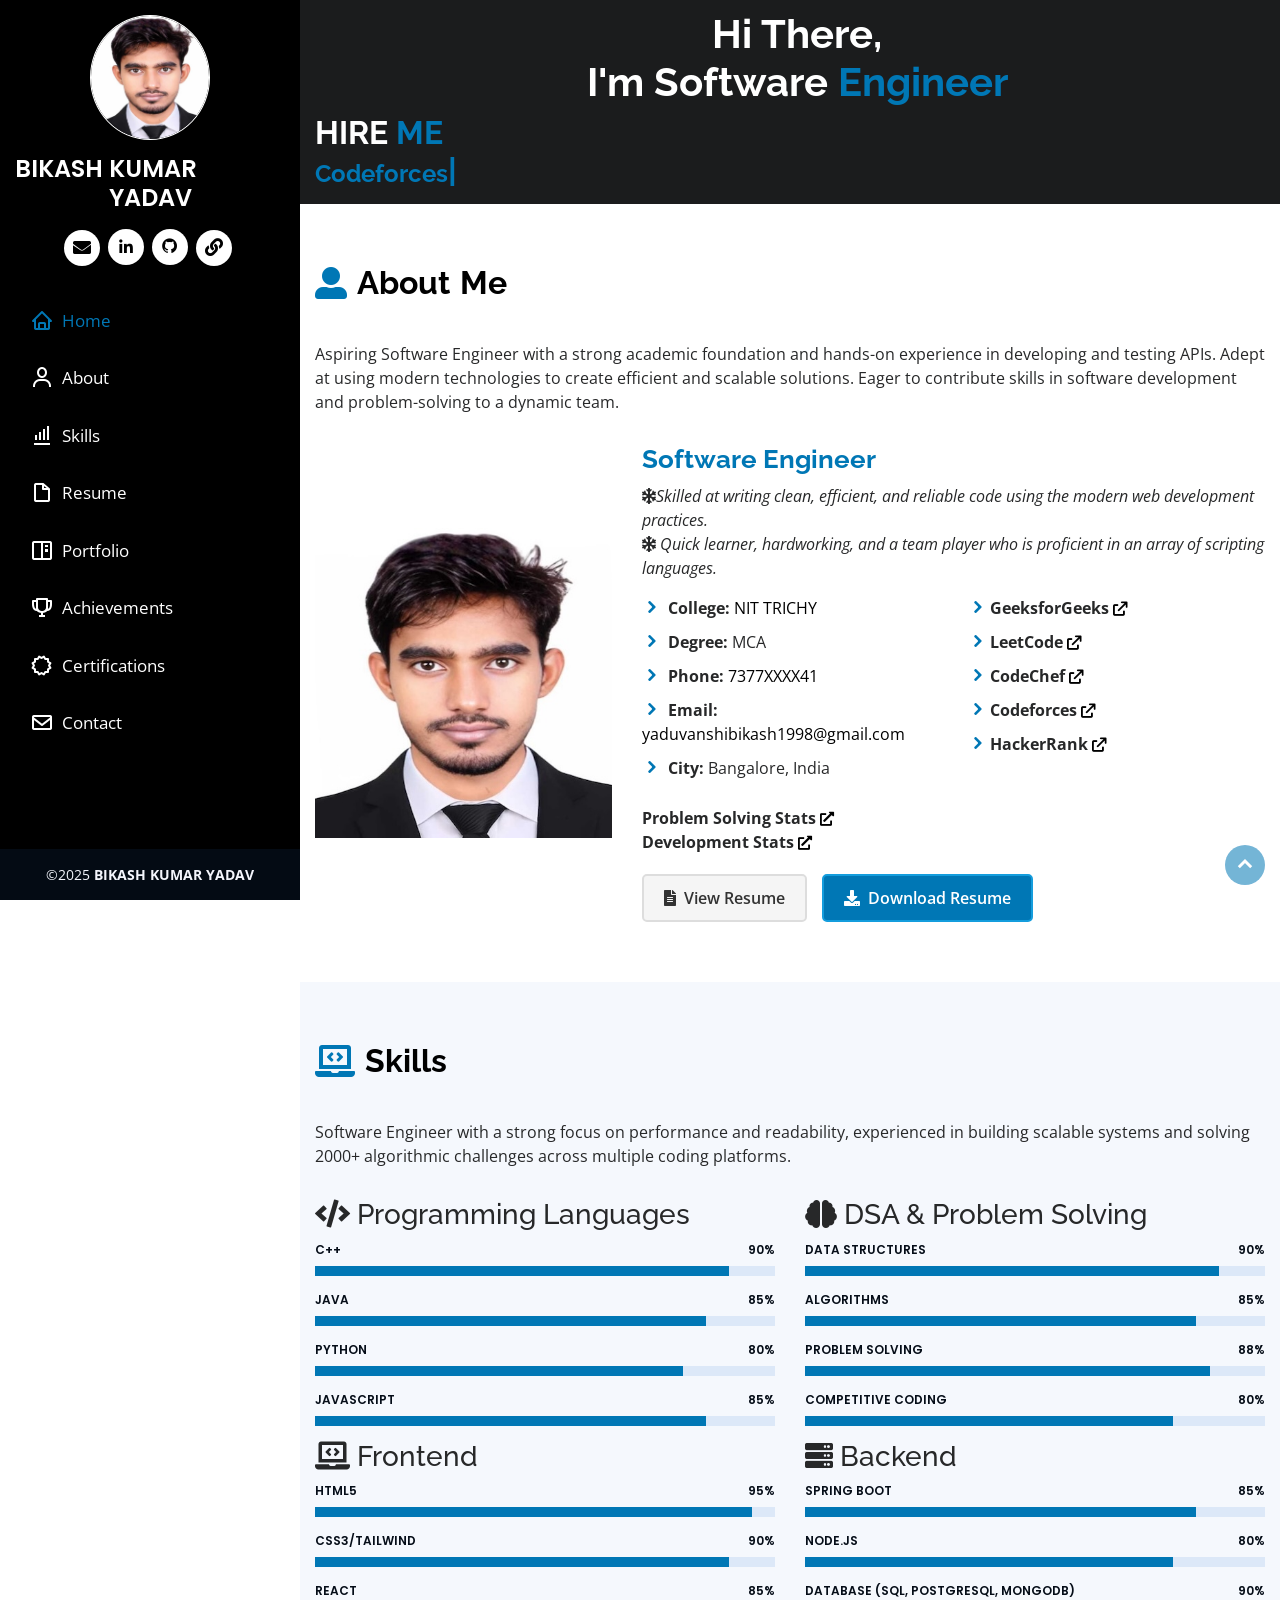
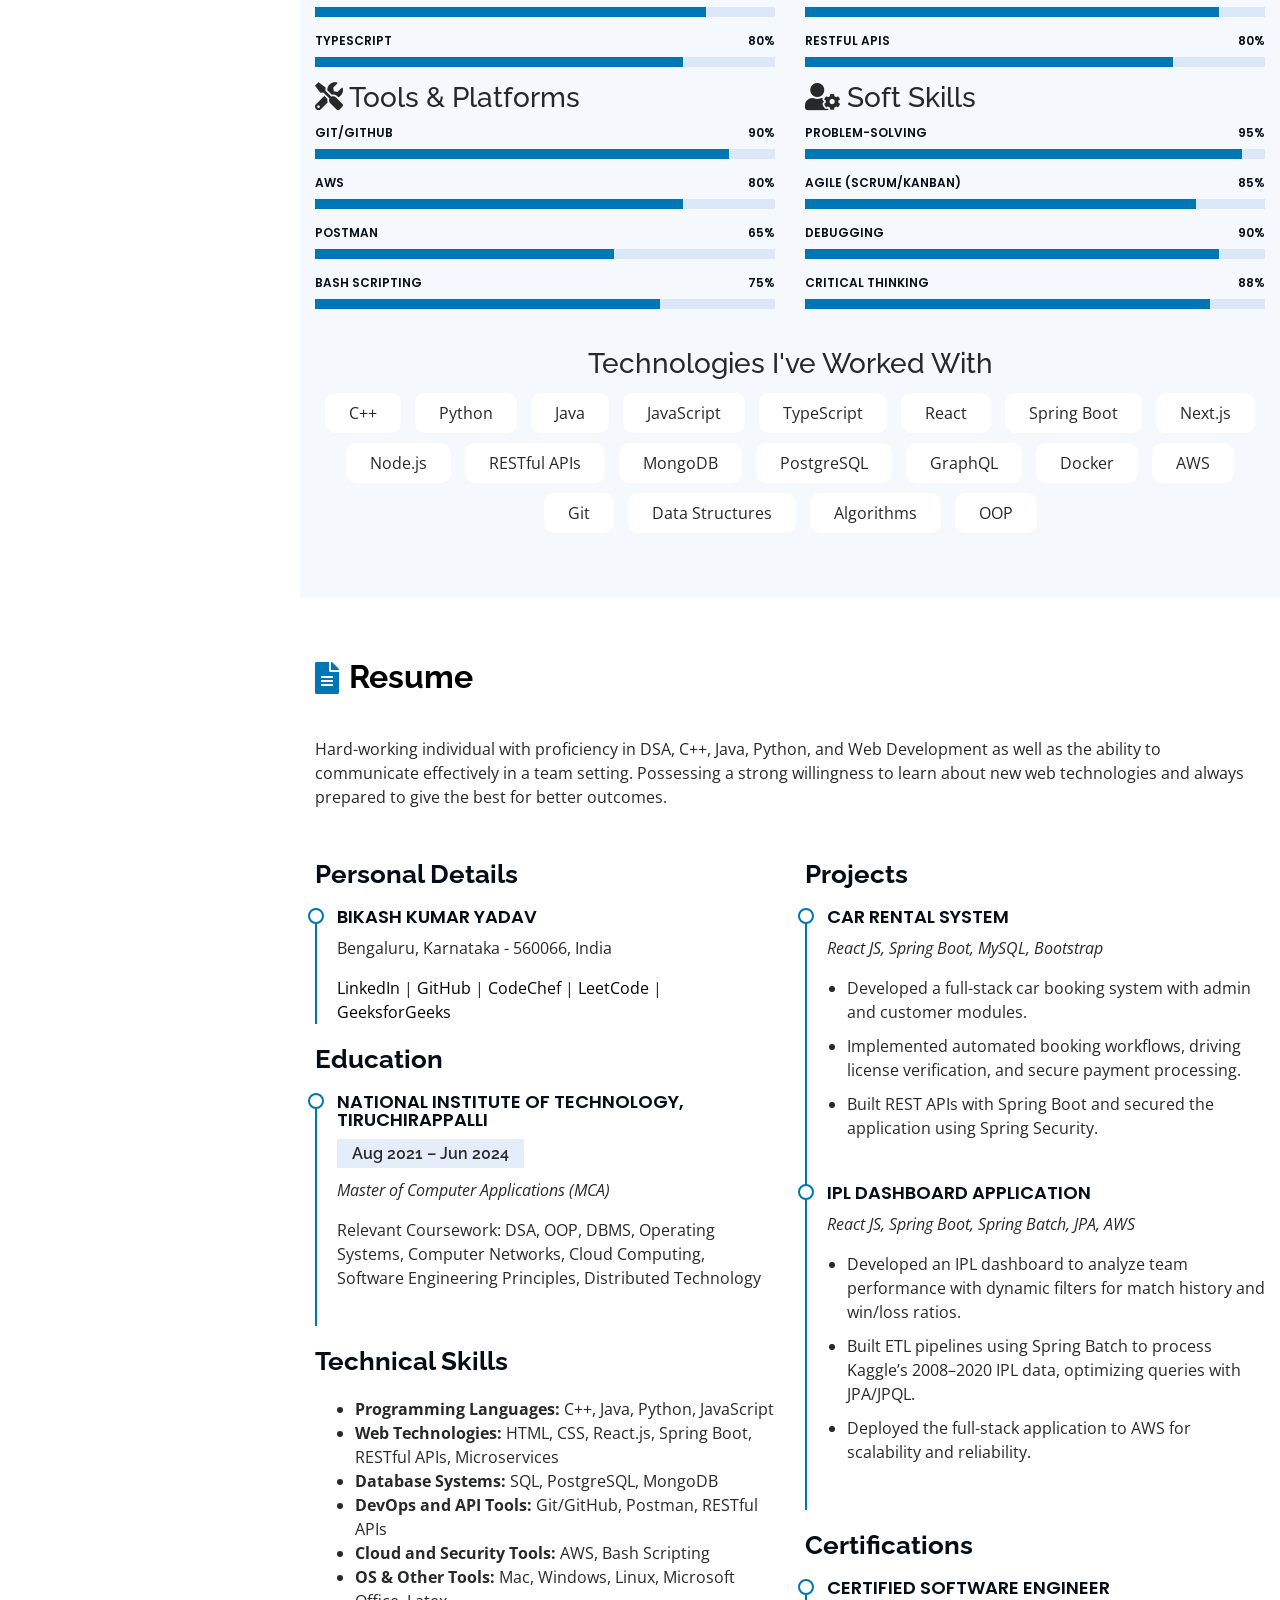
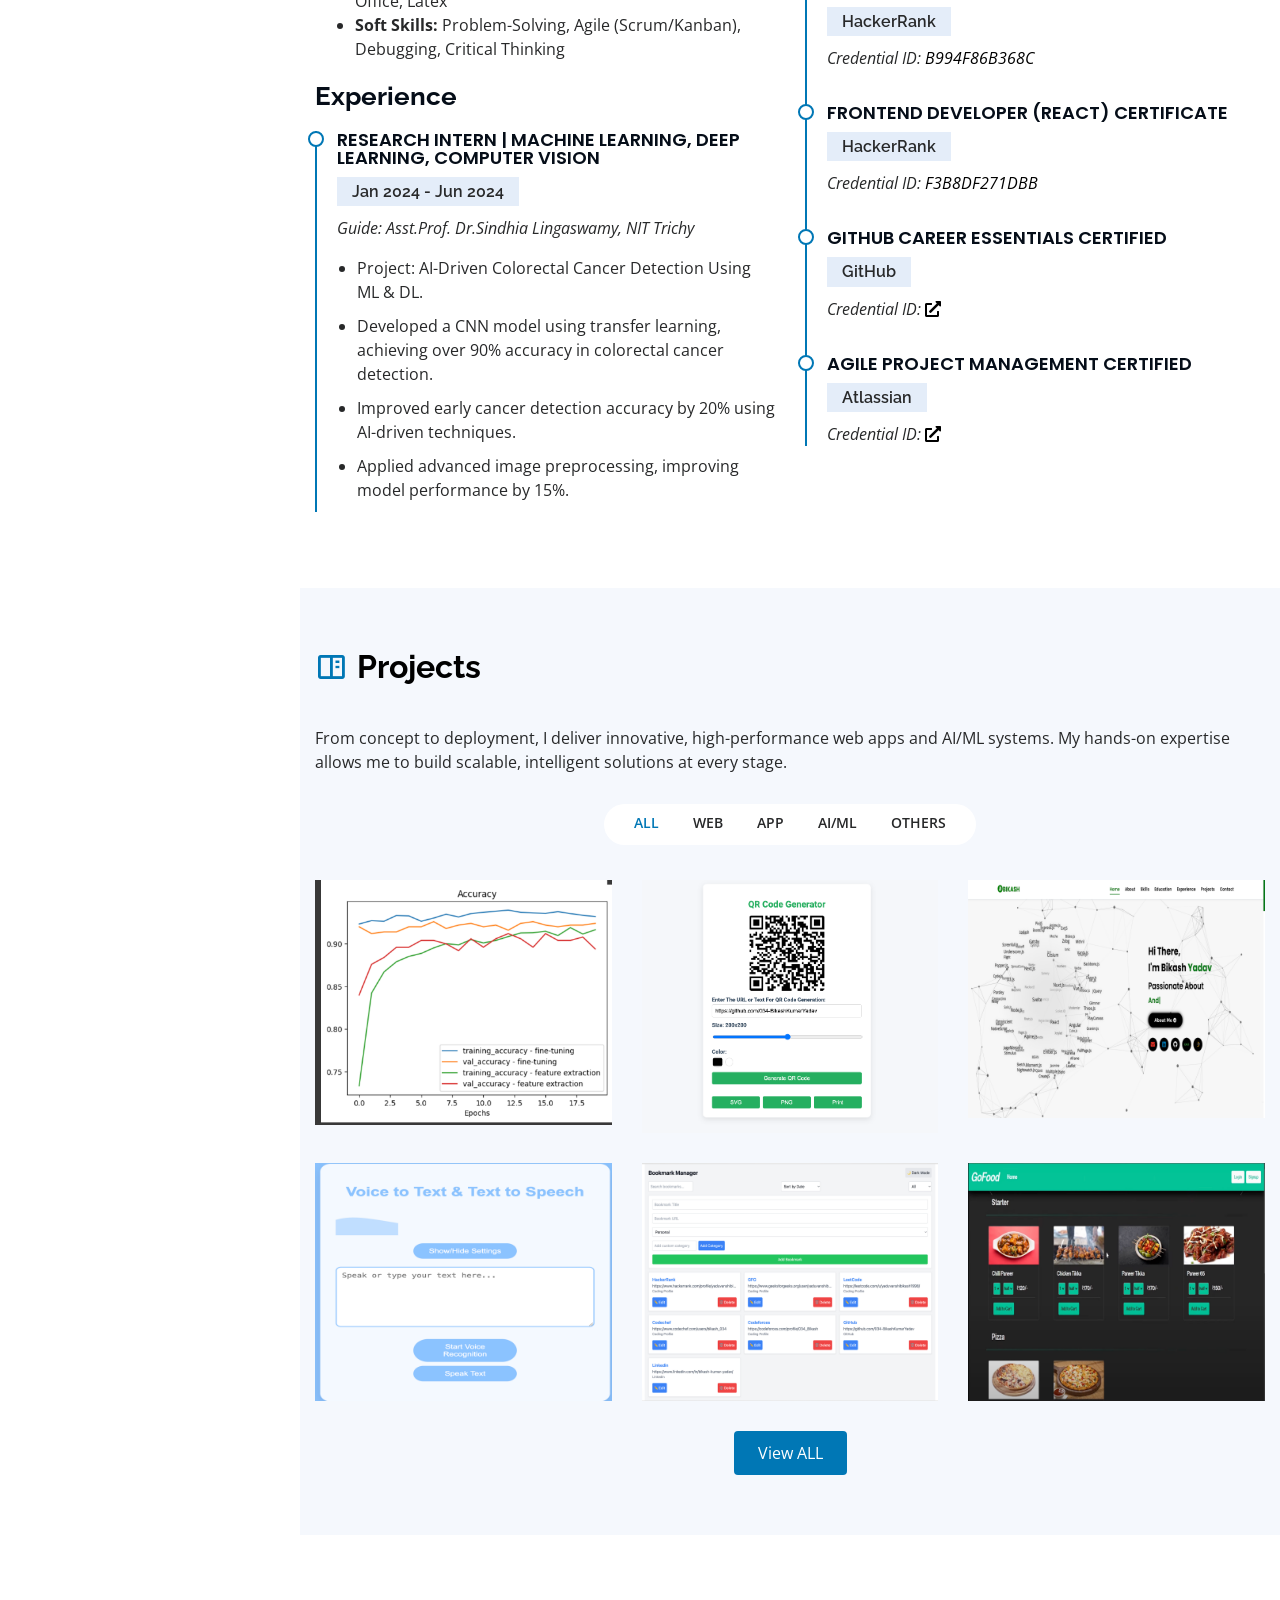
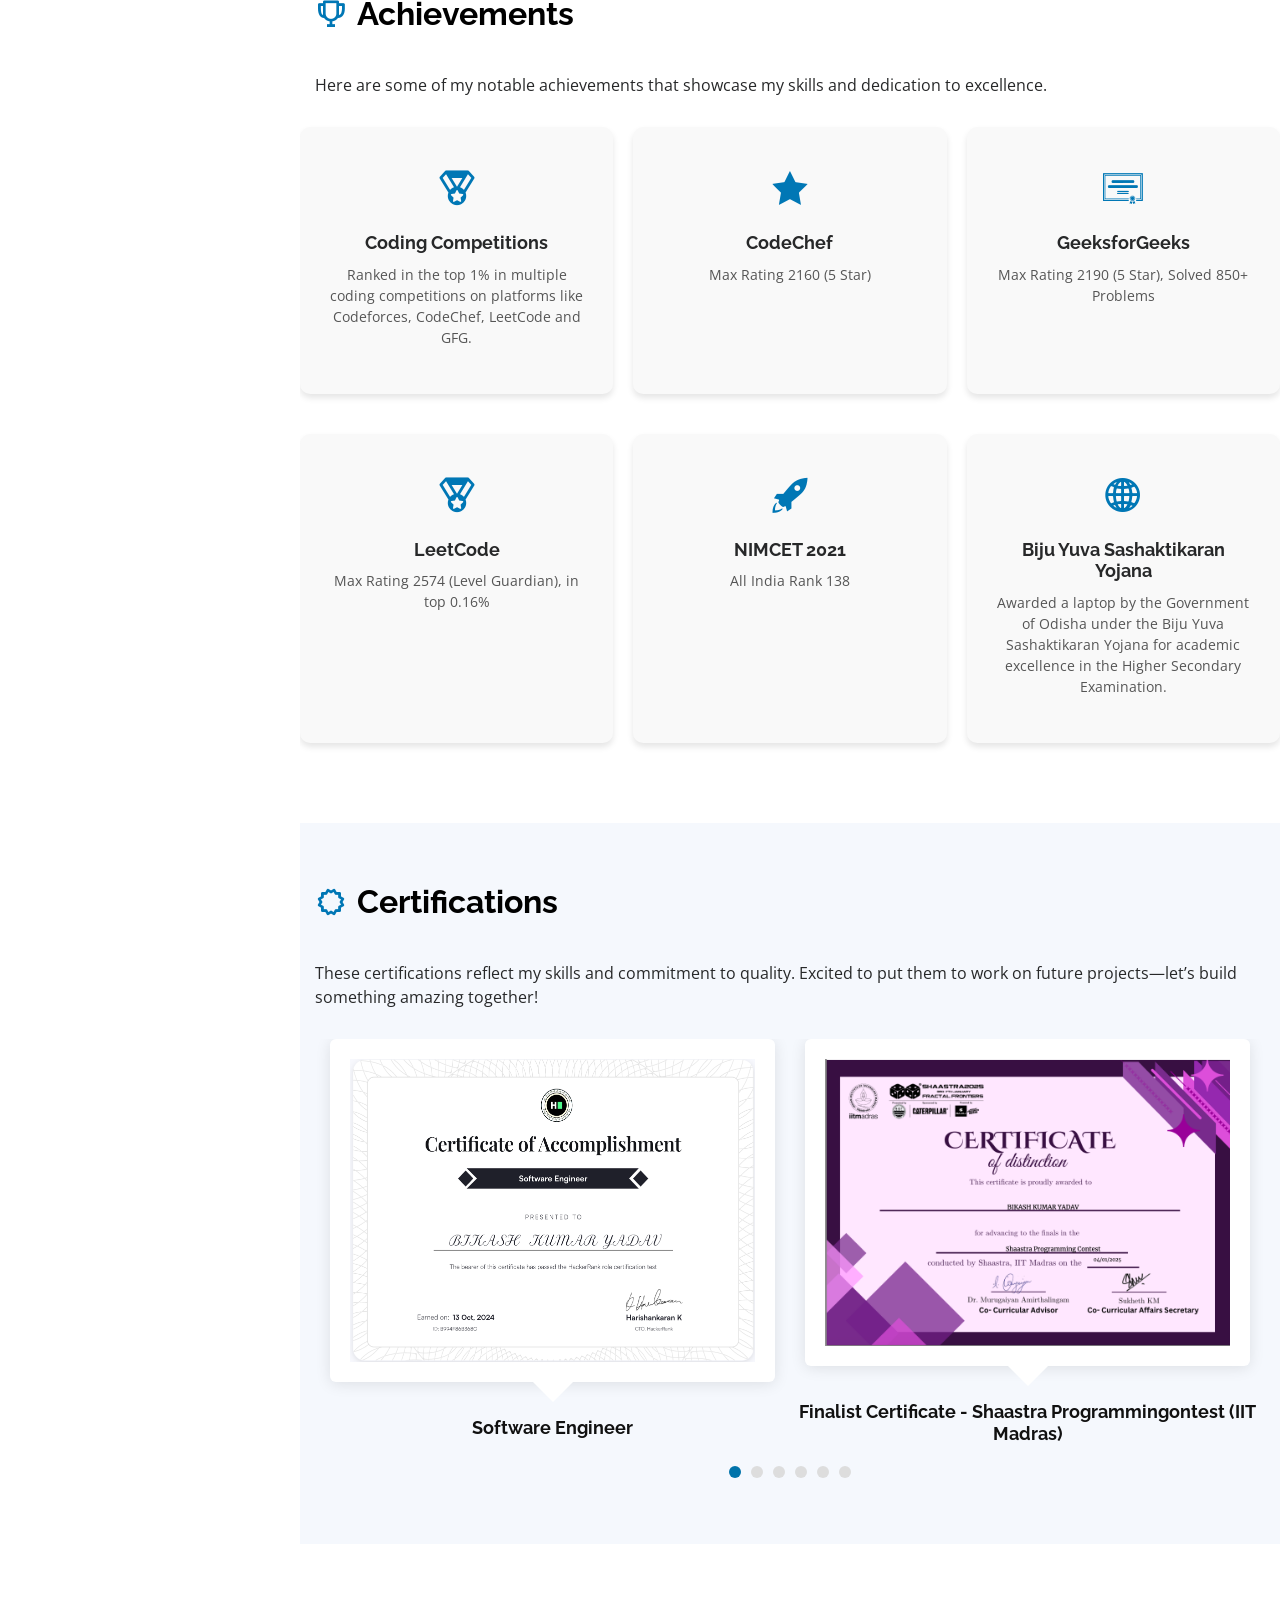
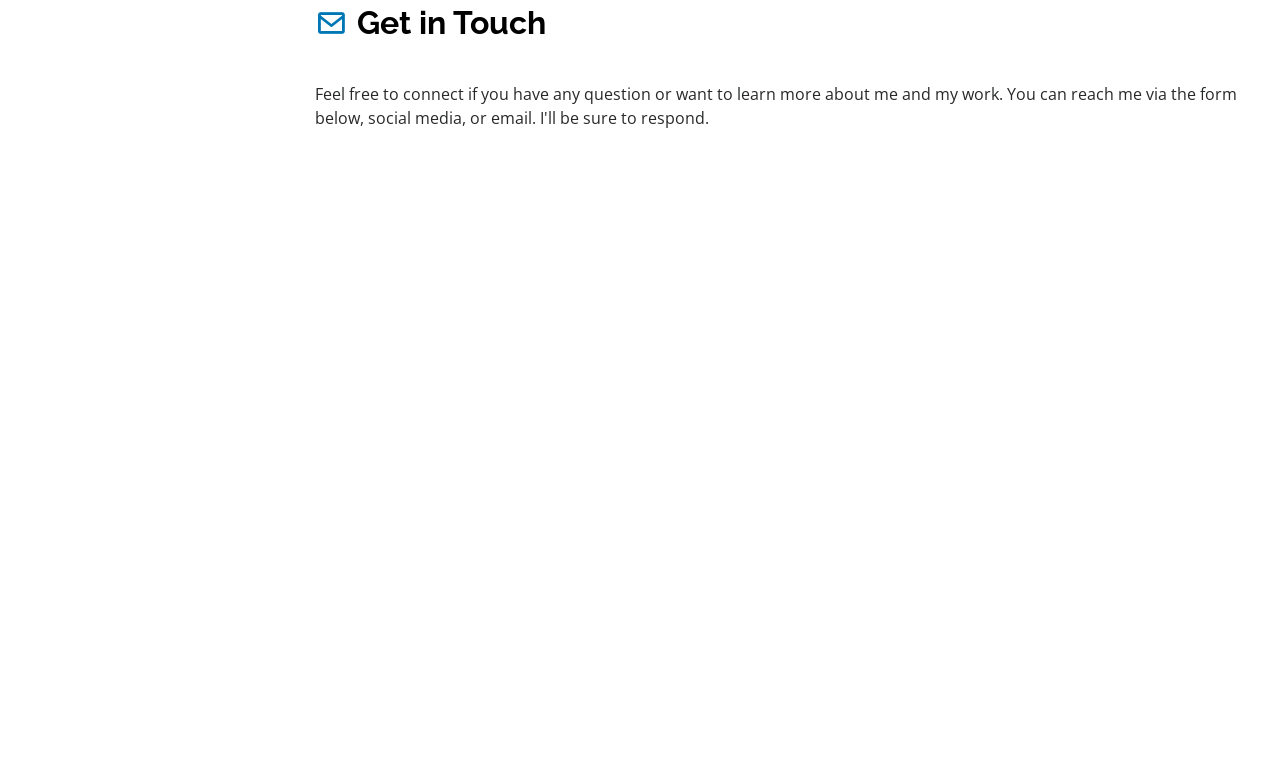
==== commit 01fdbd7b: "Updated contact form" ====
--- a/index.html
+++ b/index.html
@@ -41,9 +41,7 @@
   <!-- Template Main CSS File -->
   <link href="assets/css/style.css" rel="stylesheet">
   <link href="assets/css/404.css" rel="stylesheet">
-  
-  <script src="https://js.hcaptcha.com/1/api.js" async defer></script>
- 
+   
 <!-- Google tag (gtag.js) -->
 <script async src="https://www.googletagmanager.com/gtag/js?id=G-06TLVQHZN1"></script>
 <script>
@@ -53,10 +51,6 @@
 
   gtag('config', 'G-06TLVQHZN1');
 </script>
-
-
-  
-
 </head>
 <body>
 
@@ -842,9 +836,9 @@
            
               <form action="https://api.web3forms.com/submit" method="POST" class="email-form" id="contact-form">
               <input type="hidden" name="access_key" value="f5ac9fda-6420-49d5-82a7-3cca45673e78">
-              <input type="hidden" name="captcha" value="true" />
               <input type="hidden" name="subject" value="New message from my portfolio website">
               <input type="hidden" name="redirect" value="https://bikashkumaryadav.github.io/thankyou.html">
+             <!-- <input type="hidden" name="from_name" value="bikashkumaryadav.github.io"> -->
             
               <!-- Name Field -->
               <div class="form-group input-group">
@@ -871,7 +865,7 @@
               </div>
                <!-- hCaptcha -->
            <div class="form-group">
-            <div class="h-captcha" data-sitekey="4014d1c6-0da8-406c-ac74-6c68cc9a7b92"></div>
+            <div class="h-captcha" data-captcha="true"></div>
            </div>
               <!-- Submit Button -->
                
@@ -927,7 +921,8 @@
   <!-- Template Main JS File -->
   <script src="assets/js/main.js"></script>
    <script src="./assets/js/script.js"></script>
- 
+   <! -- Step 2: Add the Web3Forms script -->
+  <script src="https://web3forms.com/client/script.js" async defer></script>
 
 <!--Bikash Kumar Yadav Portfolio Website template-->
 
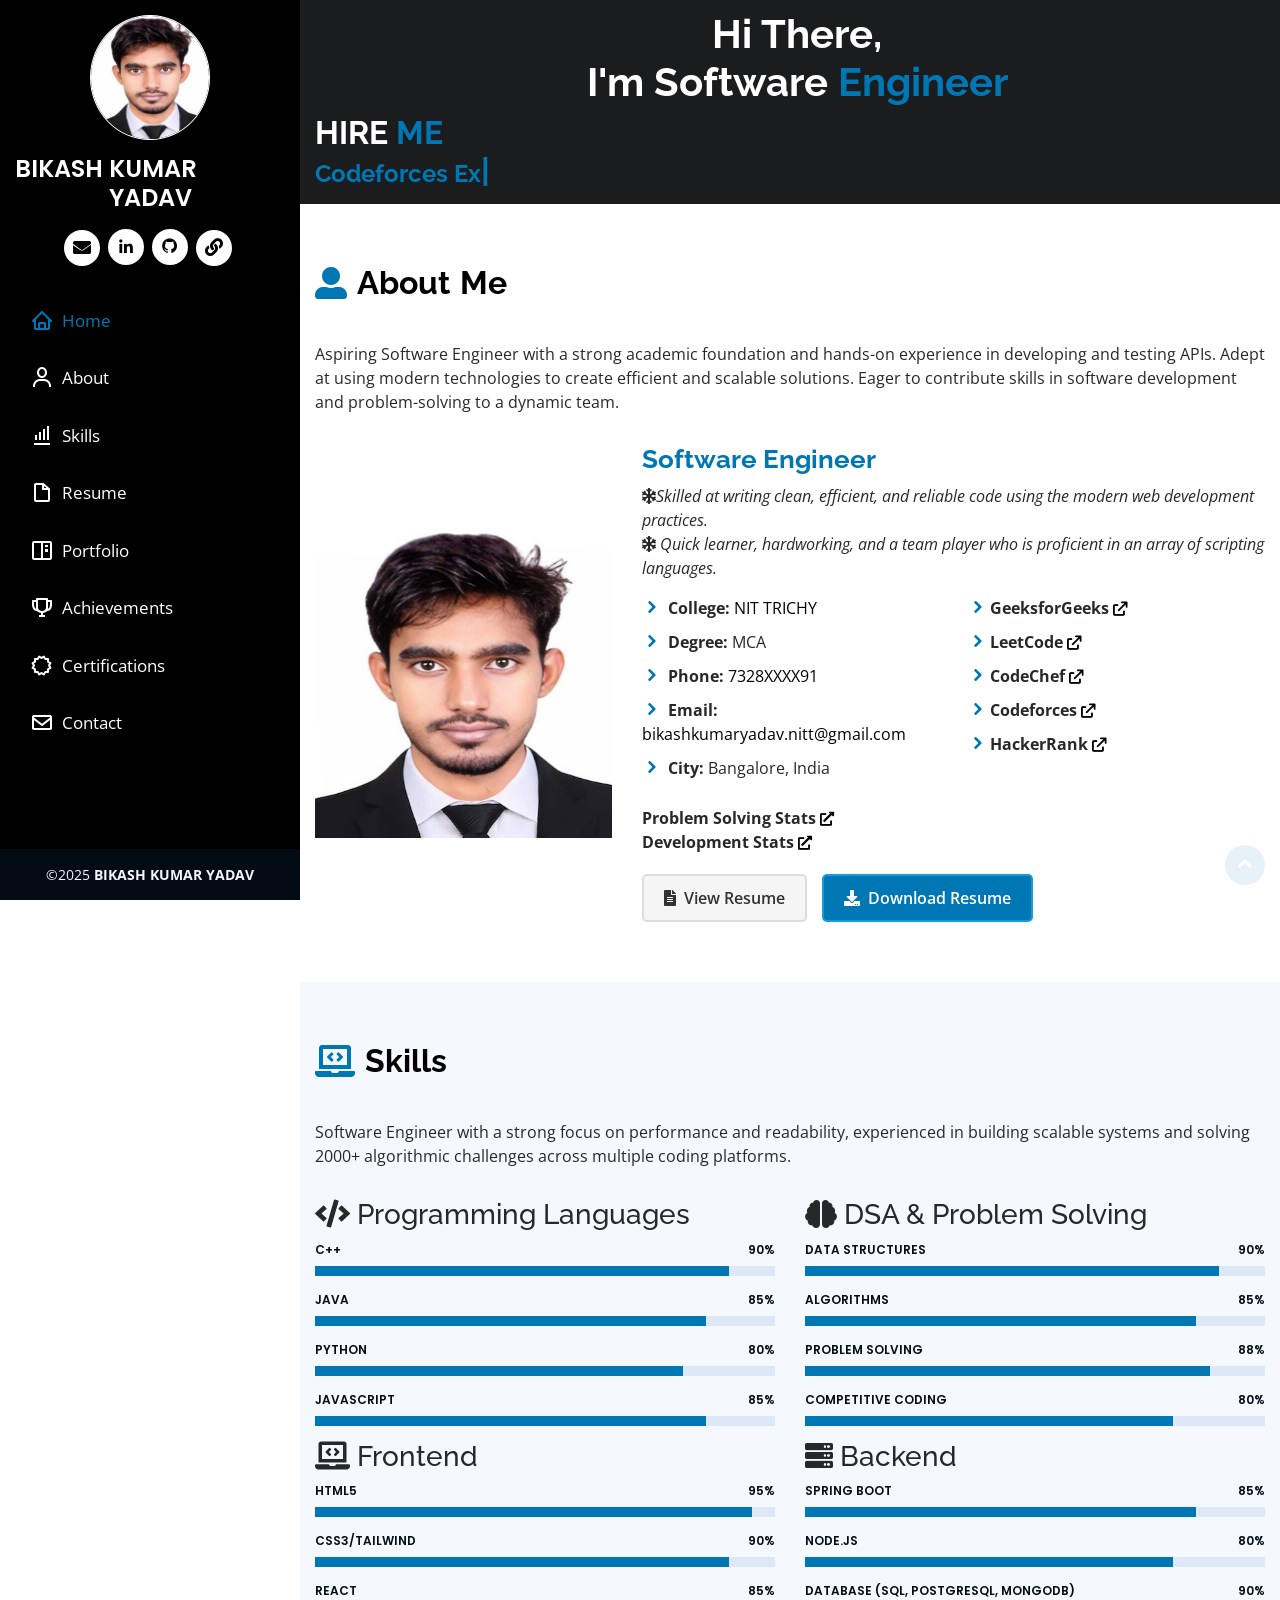
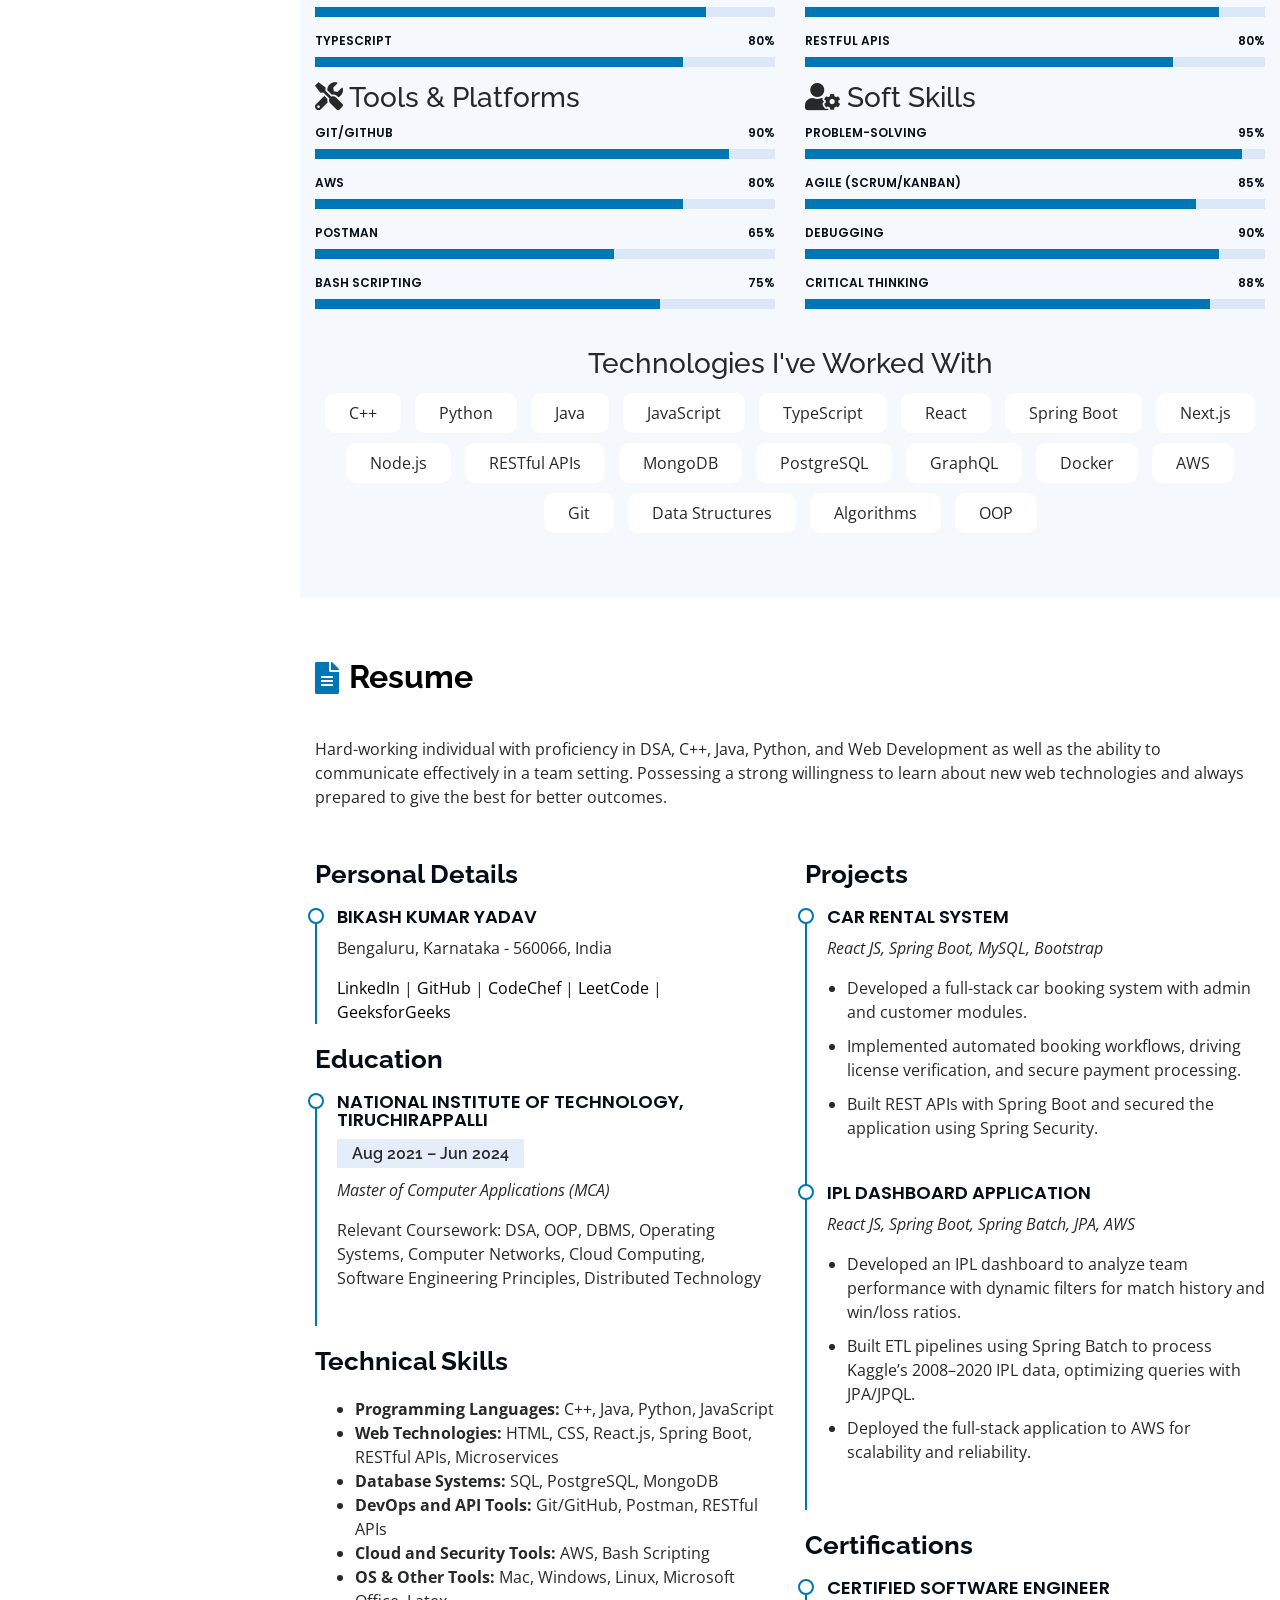
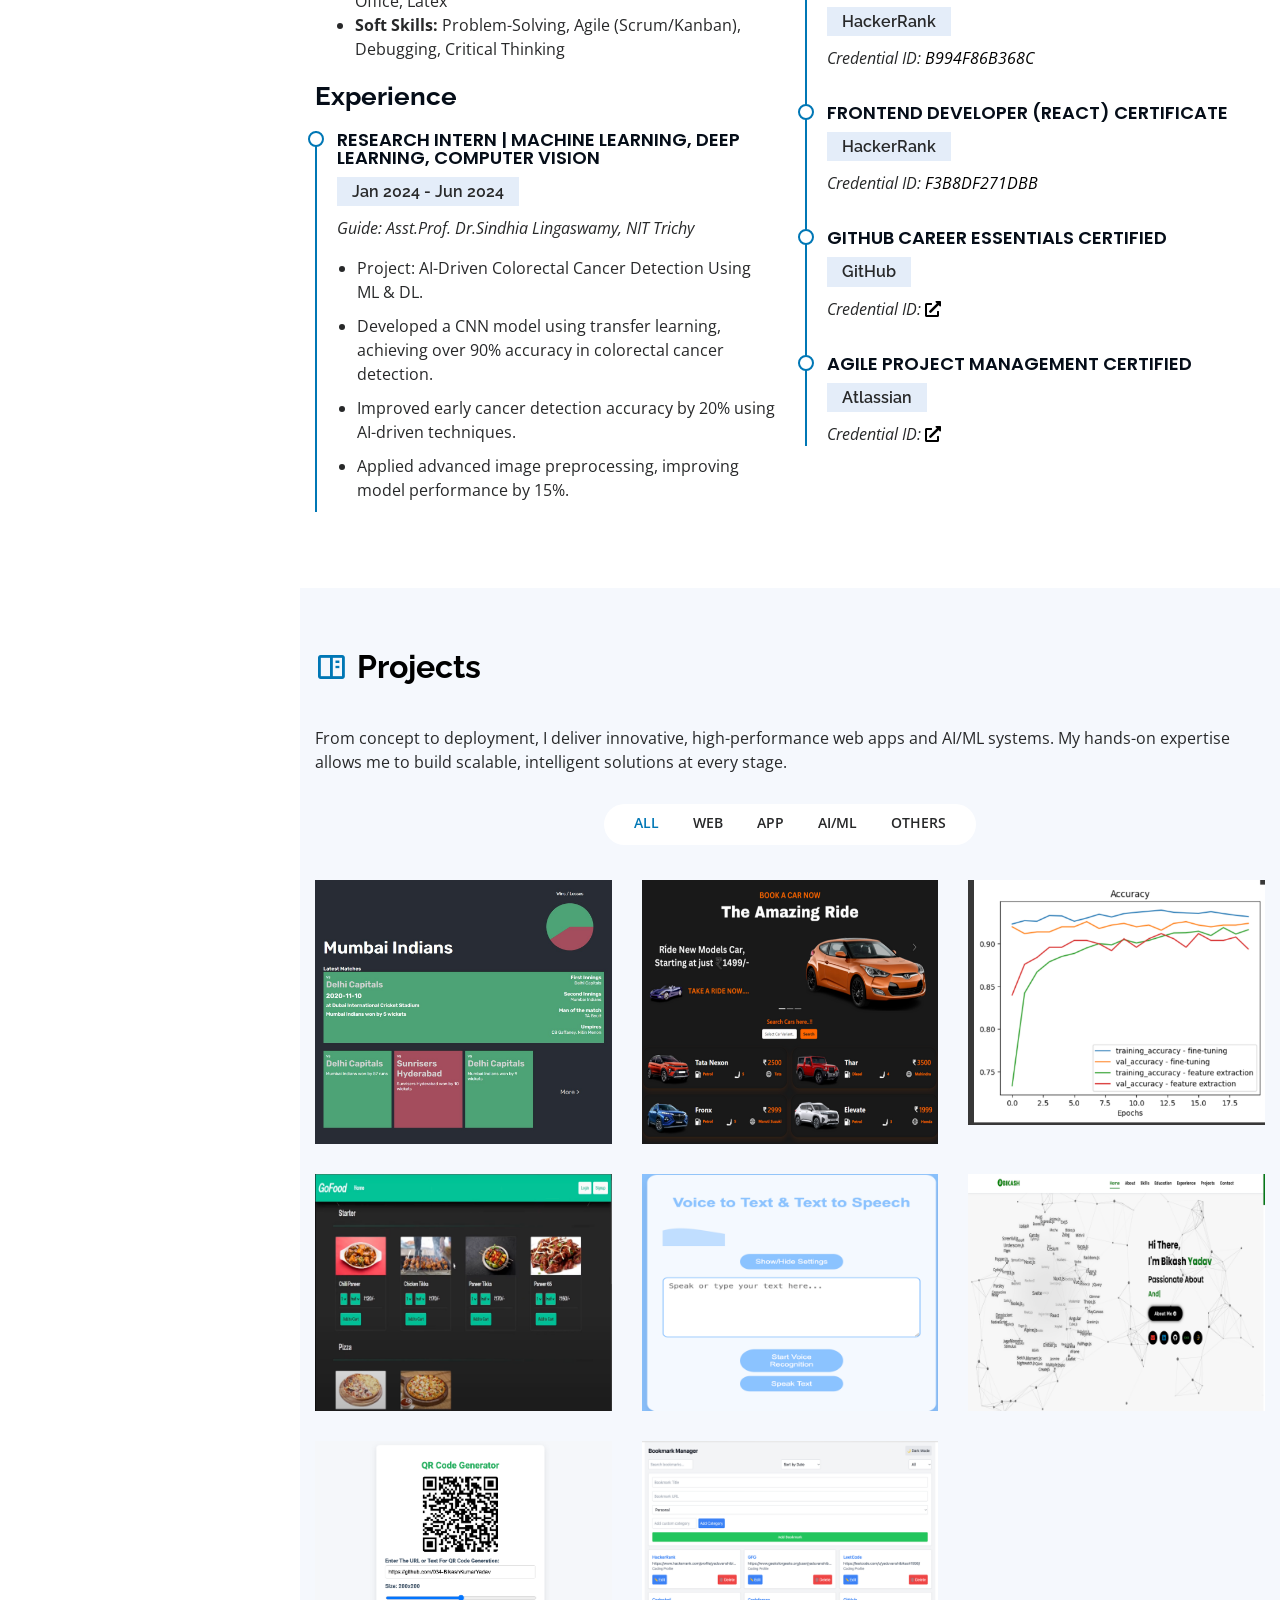
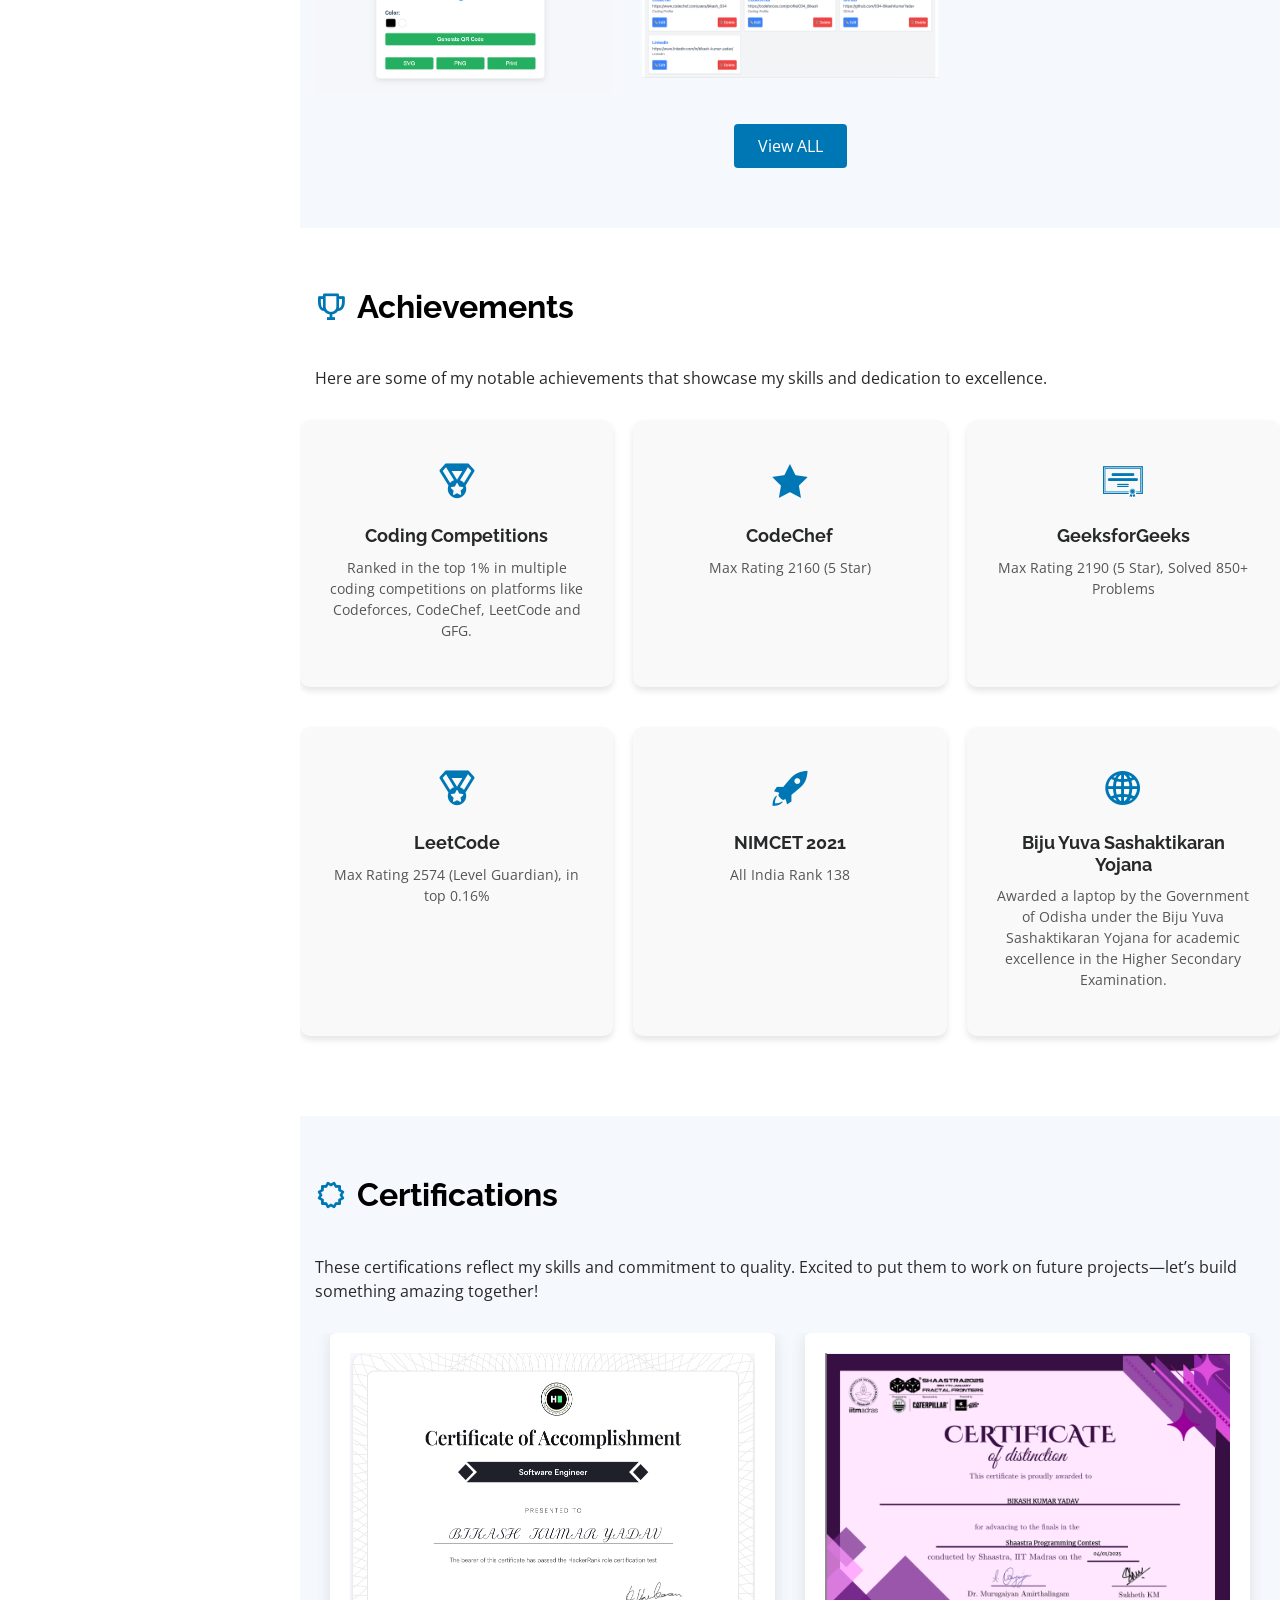
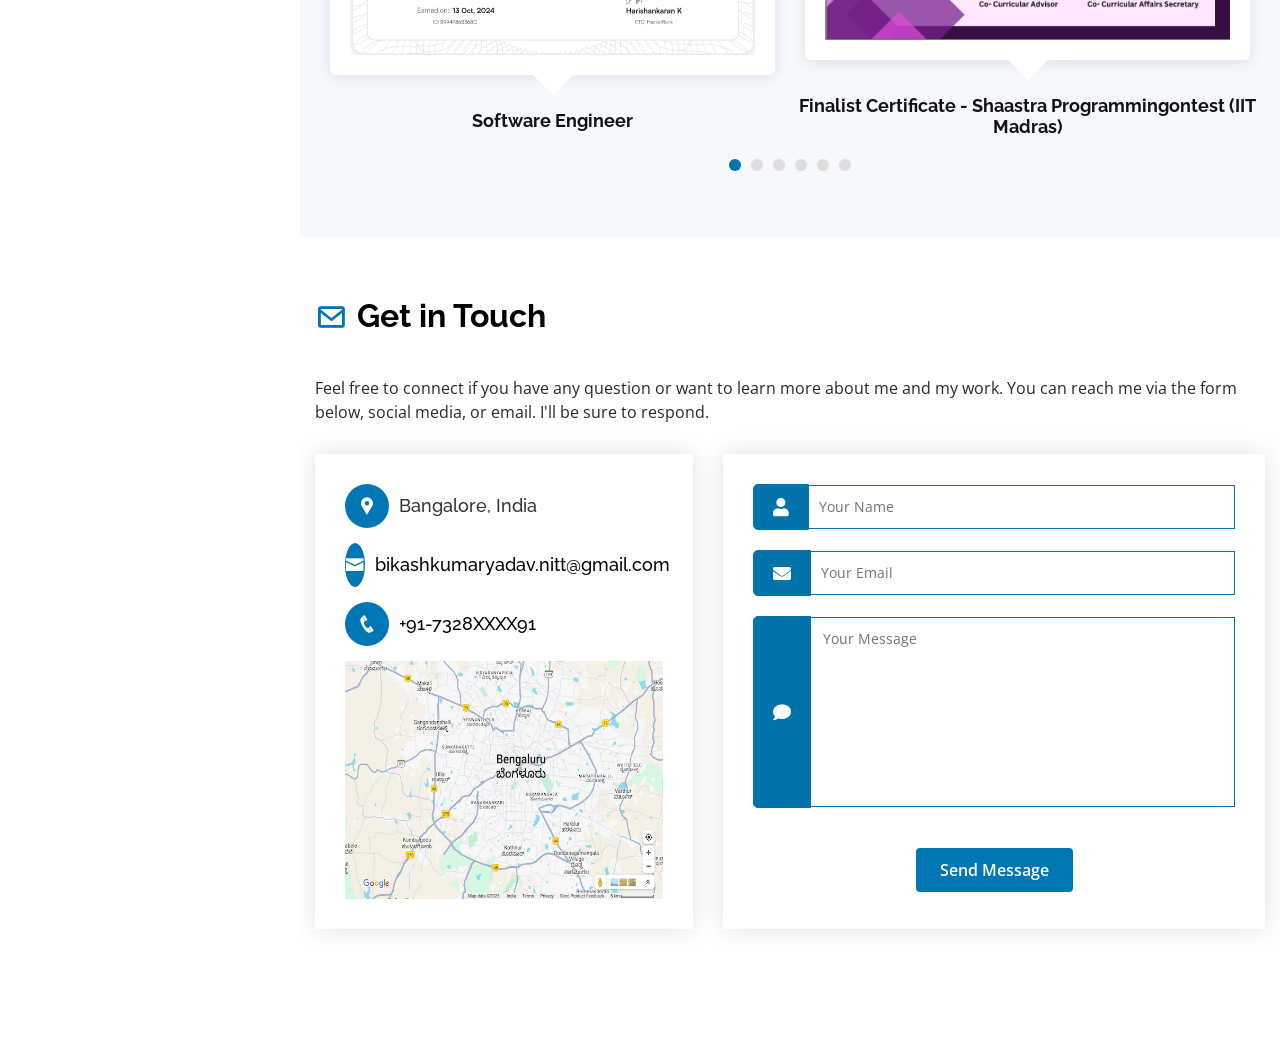
==== commit 69f3a659: "Add Projects" ====
--- a/index.html
+++ b/index.html
@@ -69,7 +69,7 @@
           <a rel="noopener" href="mailto:yaduvanshibikash1998@gmail.com" class="gmail" target="_blank"><i class="fas fa-envelope"></i></a>
           <a rel="noopener" href="https://www.linkedin.com/in/bikash-kumar-yadav/" class="linkedin" target="_blank"><i class="bx bxl-linkedin"></i></a>
           <a rel="noopener" href="https://github.com/bikashkumaryadav" class="github" target="_blank"><i class="bx bxl-github"></i></a>
-          <a rel="noopener" href="https://codolio.com/profile/bikash034" class="linktree" target="_blank"><i class="fas fa-link"></i></a> 
+          <a rel="noopener" href="https://linktr.ee/bikash_kumar_yadav" class="linktree" target="_blank"><i class="fas fa-link"></i></a> 
          <!-- <a rel="noopener" href="https://codolio.com/profile/bikash034" class="linktree" target="_blank"> <i class="fas fa-code"></i></a> -->
             
         </div>
@@ -138,9 +138,9 @@
                     href="https://www.nitt.edu/" target="_blank"> NIT TRICHY </a></li> 
                   <li><i class="icofont-rounded-right"></i> <strong>Degree:</strong> MCA</li>
                   <li><i class="icofont-rounded-right"></i> <strong>Phone:</strong> <a rel="noopener"
-                      href="./404.html">7377XXXX41</a></li>
+                      href="./404.html">7328XXXX91</a></li>
                   <li><i class="icofont-rounded-right"></i> <strong>Email:</strong> <a rel="noopener"
-                      href="mailto:yaduvanshibikash1998@gmail.com">yaduvanshibikash1998@gmail.com<a></li>
+                      href="mailto:bikashkumaryadav.nitt@gmail.com">bikashkumaryadav.nitt@gmail.com<a></li>
                    <li><i class="icofont-rounded-right"></i> <strong>City:</strong> Bangalore, India</li>  
                 </ul>
               </div>
@@ -554,6 +554,32 @@
         </div>
 
         <div class="row portfolio-container" data-aos="fade-up" data-aos-delay="100">
+          <div class="col-lg-4 col-md-6 portfolio-item filter-web">
+            <div class="portfolio-wrap">
+              <img src="./assets/img/portfolio/team-page.jpg" class="img-fluid" alt="Real Thread Portfolio" width="800"
+                height="600">
+              <div class="portfolio-links">
+                <a rel="noopener" href="./assets/img/portfolio/team-page.jpg" data-gall="portfolioGallery"
+                  class="venobox" title="Real Thread"><i class="bx bx-plus"></i></a>
+                <a rel="noopener" href="https://github.com/bikashkumaryadav/ipl-dashboard.git" title="More Details" target="_blank"><i
+                    class="bx bx-link"></i></a>
+              </div>
+            </div>
+          </div>
+
+          
+            <div class="col-lg-4 col-md-6 portfolio-item filter-web">
+              <div class="portfolio-wrap">
+                <img src="./assets/img/portfolio/CarRentalSystem.png" class="img-fluid" alt="Real Thread Portfolio" width="800"
+                  height="600">
+                <div class="portfolio-links">
+                  <a rel="noopener" href="./assets/img/portfolio/CarRentalSystem.png" data-gall="portfolioGallery"
+                    class="venobox" title="Real Thread"><i class="bx bx-plus"></i></a>
+                  <a rel="noopener" href="https://github.com/bikashkumaryadav/Car-Rental-System.git" title="More Details" target="_blank"><i
+                      class="bx bx-link"></i></a>
+                </div>
+              </div>
+            </div>
 
           <div class="col-lg-4 col-md-6 portfolio-item filter-ai">
             <div class="portfolio-wrap">
@@ -570,13 +596,25 @@
 
           <div class="col-lg-4 col-md-6 portfolio-item filter-web">
             <div class="portfolio-wrap">
-              <img src="./assets/img/portfolio/QR Code-WEB.png" class="img-fluid" alt="Real Thread Portfolio" width="800"
+              <img src="./assets/img/portfolio/Food Delivery app-web.png" class="img-fluid" alt="Real Thread Portfolio" width="800"
                 height="600">
               <div class="portfolio-links">
-                <a rel="noopener" href="./assets/img/portfolio/QR Code-WEB.png" data-gall="portfolioGallery"
+                <a rel="noopener" href="./assets/img/portfolio/Food Delivery app-web.png" data-gall="portfolioGallery"
                   class="venobox" title="Real Thread"><i class="bx bx-plus"></i></a>
-                <a rel="noopener" href="https://bikashkumaryadav.github.io/QR-Code-Generator/" title="More Details" target="_blank"><i
+                <a rel="noopener" href="https://github.com/bikashkumaryadav/Food-Delivery-Website" title="More Details" target="_blank"><i
                     class="bx bx-link"></i></a>
+              </div>
+            </div>
+          </div>
+
+          <div class="col-lg-4 col-md-6 portfolio-item filter-web">
+            <div class="portfolio-wrap">
+              <img src="./assets/img/portfolio/voice to text-web.png" class="img-fluid" alt="Voice to text and Vice-versa" width="800"
+                height="600">
+              <div class="portfolio-links">
+                <a rel="noopener" href="./assets/img/portfolio/voice to text-web.png" data-gall="portfolioGallery"
+                  class="venobox" title="Mize Garden"><i class="bx bx-plus"></i></a>
+                <a rel="noopener" href="https://bikashkumaryadav.github.io/Voice-Text-App/" title="More Details" target="_blank"><i class="bx bx-link"></i></a>
               </div>
             </div>
           </div>
@@ -596,15 +634,20 @@
 
           <div class="col-lg-4 col-md-6 portfolio-item filter-web">
             <div class="portfolio-wrap">
-              <img src="./assets/img/portfolio/voice to text-web.png" class="img-fluid" alt="Voice to text and Vice-versa" width="800"
+              <img src="./assets/img/portfolio/QR Code-WEB.png" class="img-fluid" alt="Real Thread Portfolio" width="800"
                 height="600">
               <div class="portfolio-links">
-                <a rel="noopener" href="./assets/img/portfolio/voice to text-web.png" data-gall="portfolioGallery"
-                  class="venobox" title="Mize Garden"><i class="bx bx-plus"></i></a>
-                <a rel="noopener" href="https://bikashkumaryadav.github.io/Voice-Text-App/" title="More Details" target="_blank"><i class="bx bx-link"></i></a>
-              </div>
-            </div>
-          </div>
+                <a rel="noopener" href="./assets/img/portfolio/QR Code-WEB.png" data-gall="portfolioGallery"
+                  class="venobox" title="Real Thread"><i class="bx bx-plus"></i></a>
+                <a rel="noopener" href="https://bikashkumaryadav.github.io/QR-Code-Generator/" title="More Details" target="_blank"><i
+                    class="bx bx-link"></i></a>
+              </div>
+            </div>
+          </div>
+
+          
+
+          
 
           <div class="col-lg-4 col-md-6 portfolio-item filter-web">
             <div class="portfolio-wrap">
@@ -618,18 +661,7 @@
             </div>
           </div>
 
-          <div class="col-lg-4 col-md-6 portfolio-item filter-wordpress">
-            <div class="portfolio-wrap">
-              <img src="./assets/img/portfolio/Food Delivery app-web.png" class="img-fluid" alt="Food Food-Delivery-Website" width="800"
-                height="600">
-              <div class="portfolio-links">
-                <a rel="noopener" href="./assets/img/portfolio/Food Delivery app-web.png" data-gall="portfolioGallery"
-                  class="venobox" title="Duradry"><i class="bx bx-plus"></i></a>
-             
-                <a rel="noopener" href="https://github.com/bikashkumaryadav/Food-Delivery-Website" title="More Details" target="_blank"><i class="bx bx-link"></i></a>
-              </div>
-            </div>
-          </div>
+         
 
            
         </div>
@@ -820,12 +852,12 @@
               
               <div class="email">
                 <i class="icofont-envelope"></i>
-                <h3><a rel="noopener" href="mailto:yaduvanshibikash1998@gmail.com">yaduvanshibikash1998@gmail.com</a></h3>
+                <h3><a rel="noopener" href="mailto:bikashkumaryadav.nitt@gmail.com">bikashkumaryadav.nitt@gmail.com</a></h3>
               </div>
               
               <div class="phone">
                 <i class="icofont-phone"></i>
-                <h3><a rel="noopener" href="./404.html">+91-7377XXXX41</a></h3>
+                <h3><a rel="noopener" href="./404.html">+91-7328XXXX91</a></h3>
               </div>
               <a rel="noopener" href="https://www.google.co.in/maps/@12.9539456,77.4661271,11z?entry=ttu&g_ep=EgoyMDI1MDQyMS4wIKXMDSoJLDEwMjExNDU1SAFQAw%3D%3D" target="_blank"><img
                   src="./assets/img/map.png" alt="Location Map" class="img-fluid" width="597" height="445"></a>
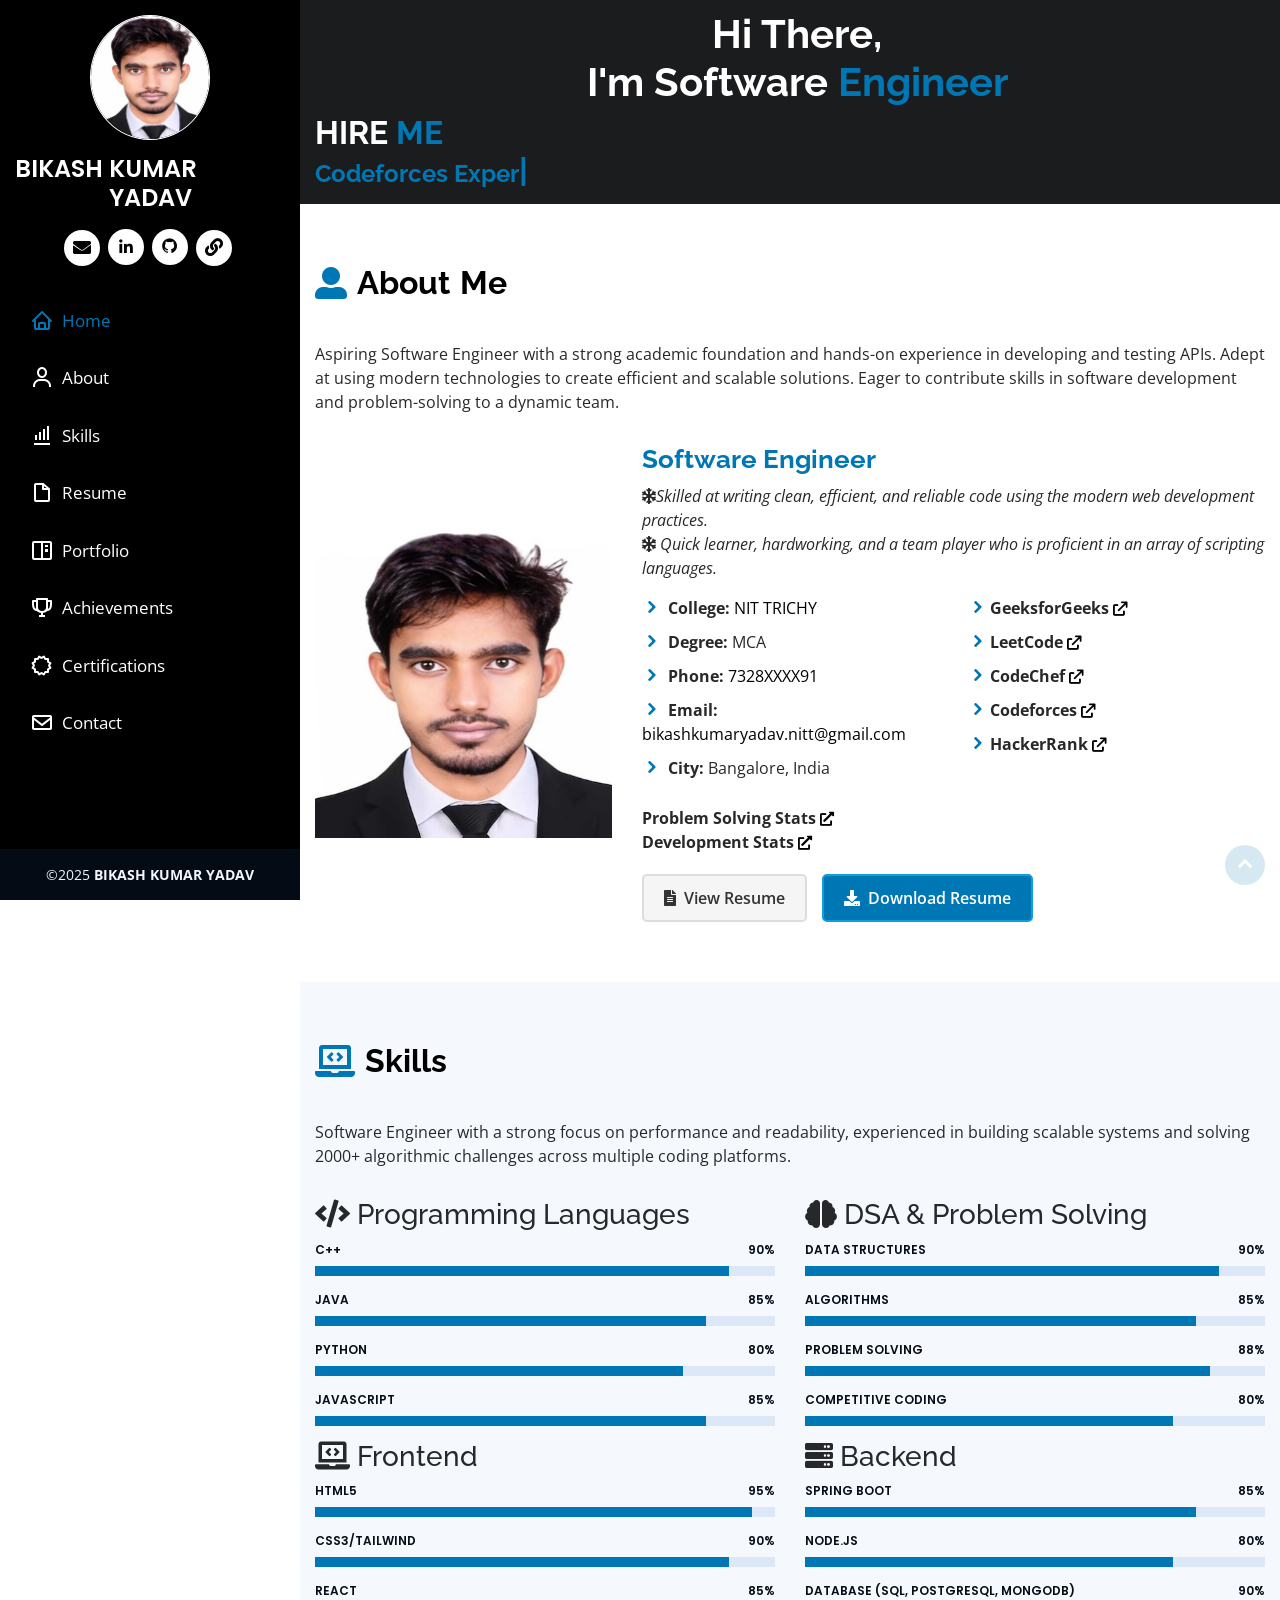
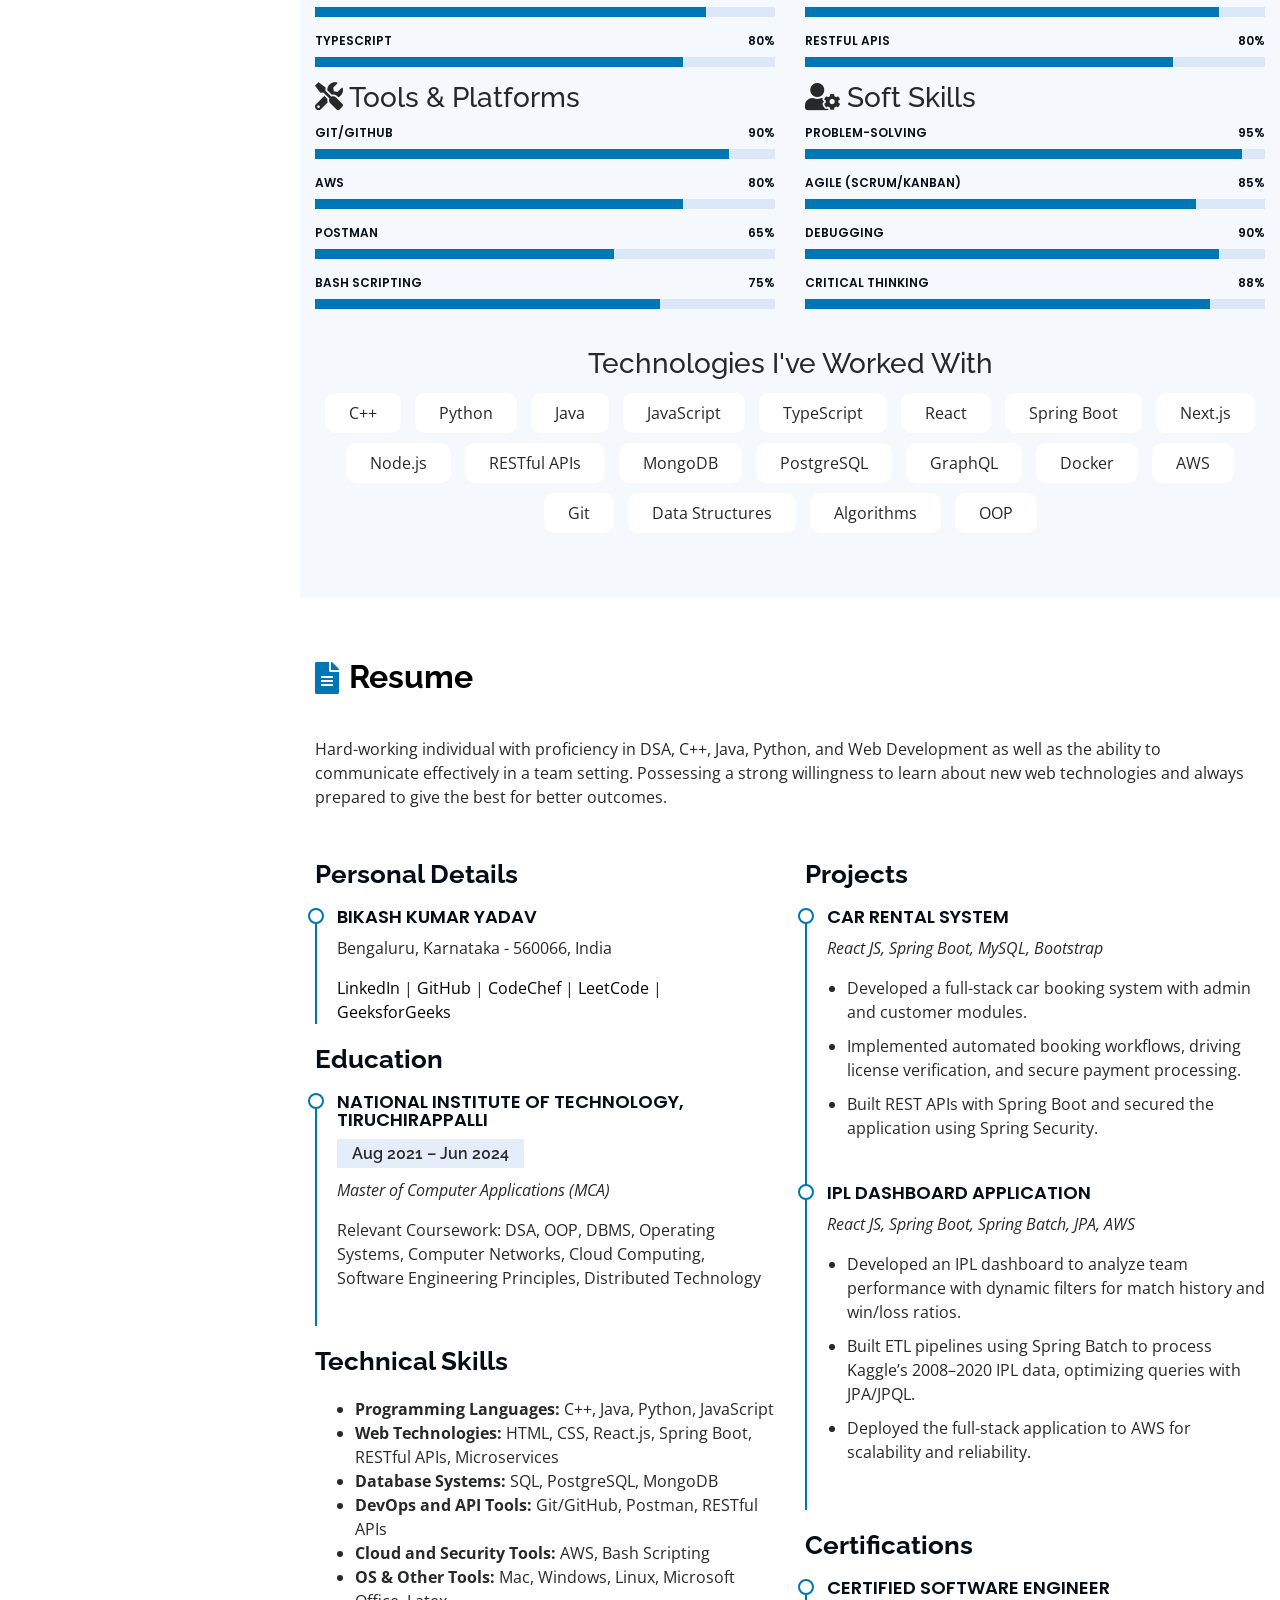
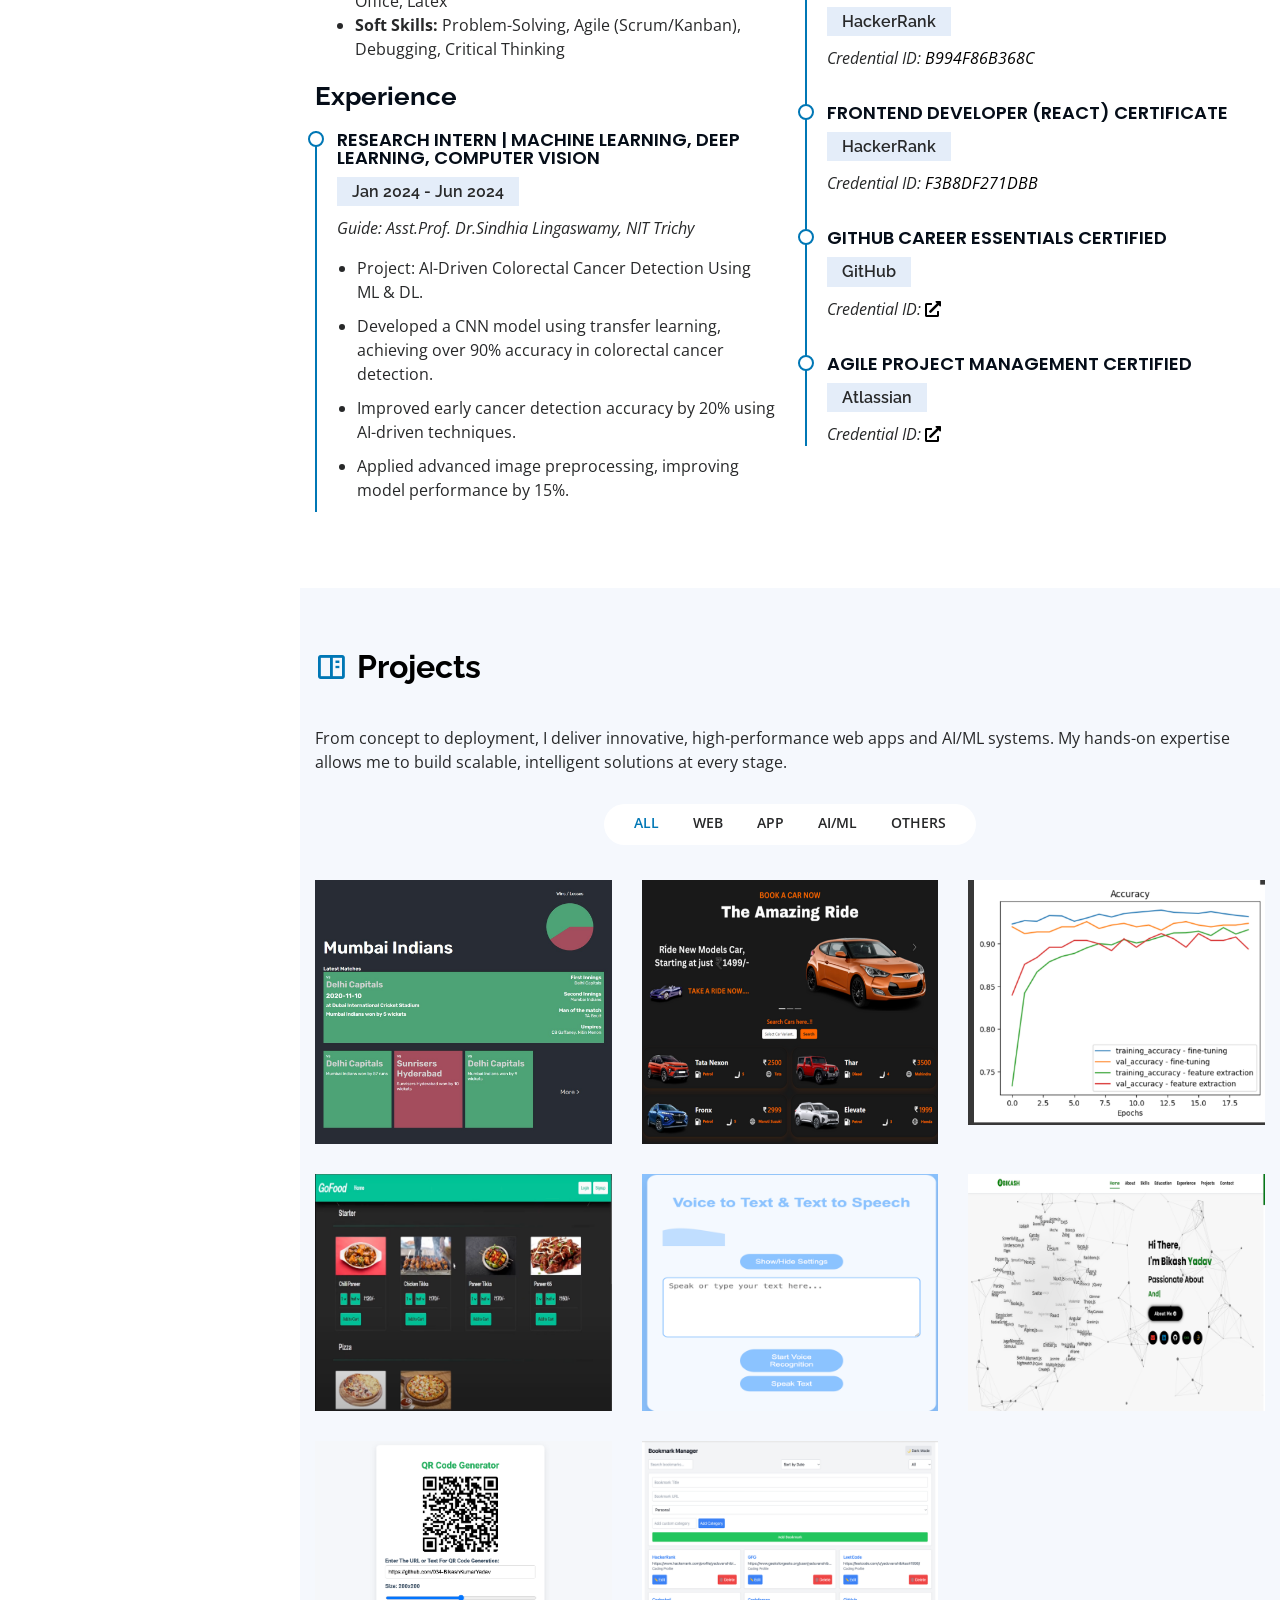
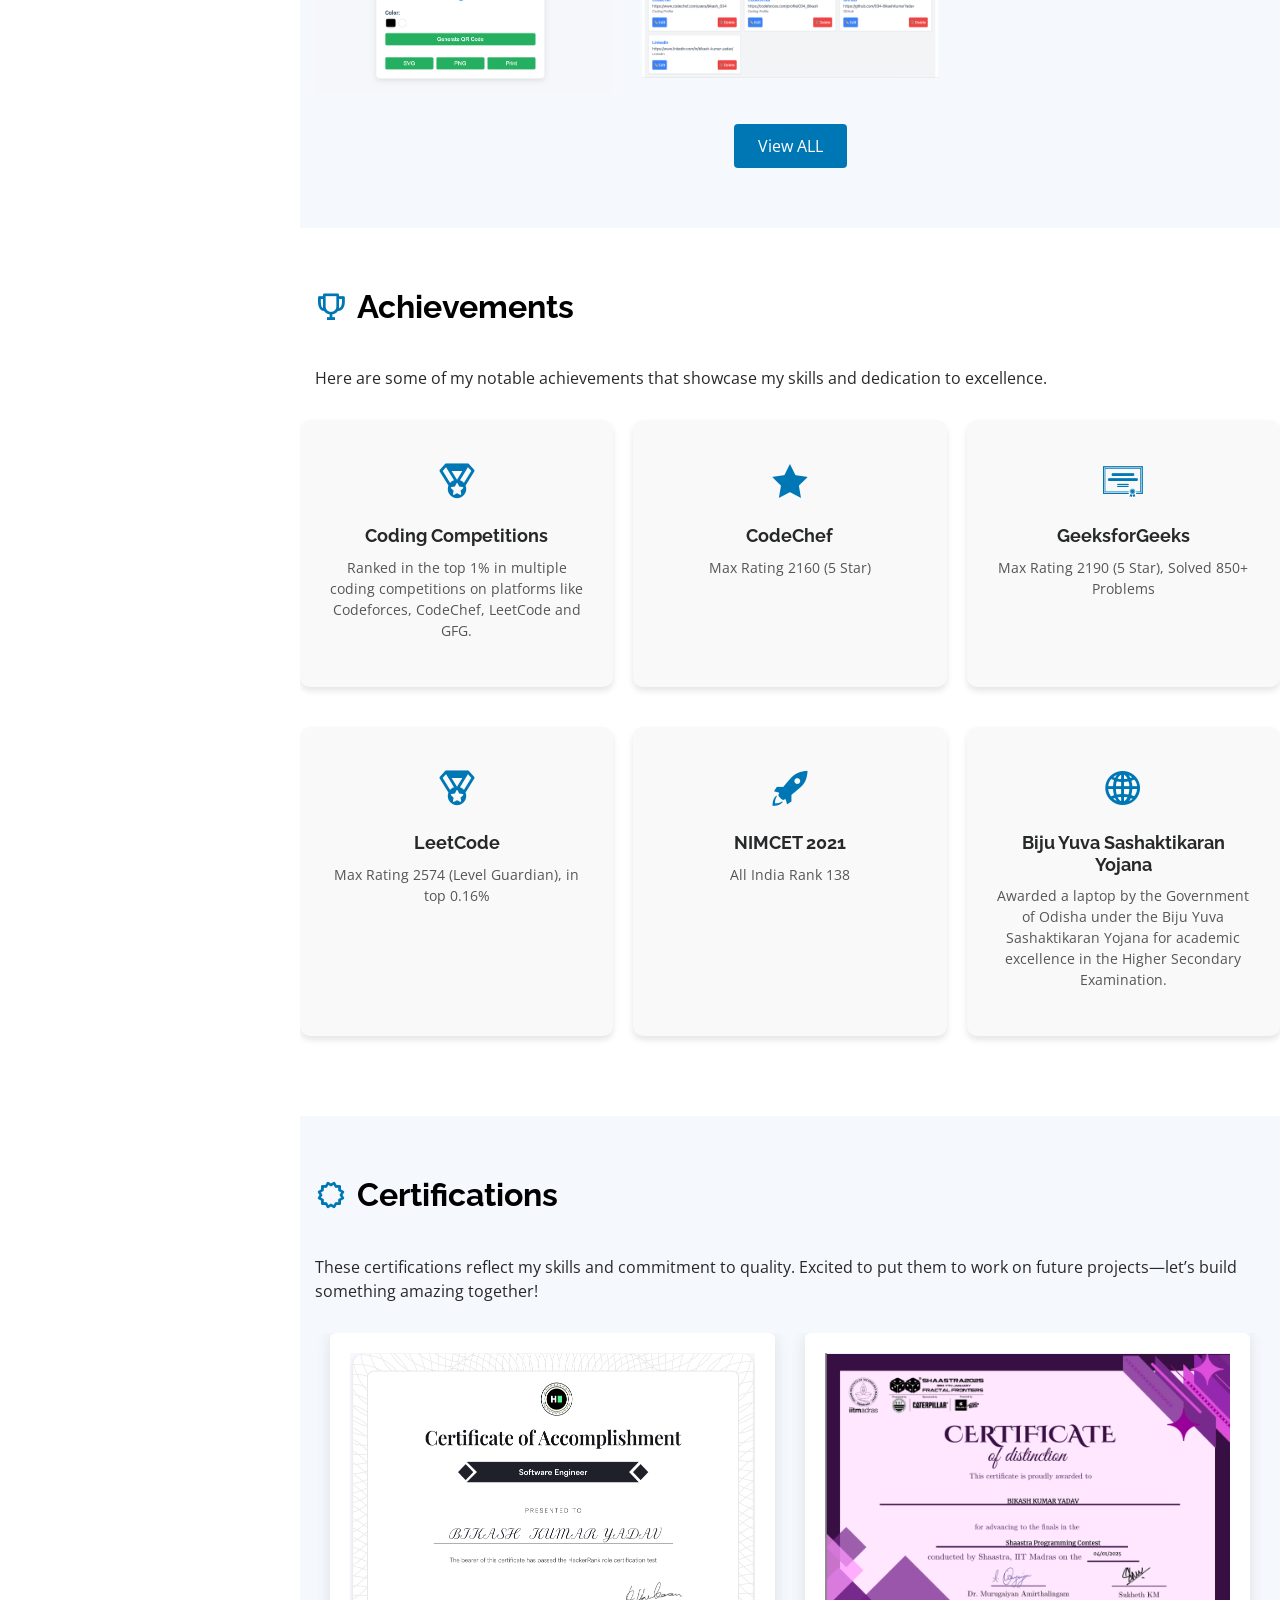
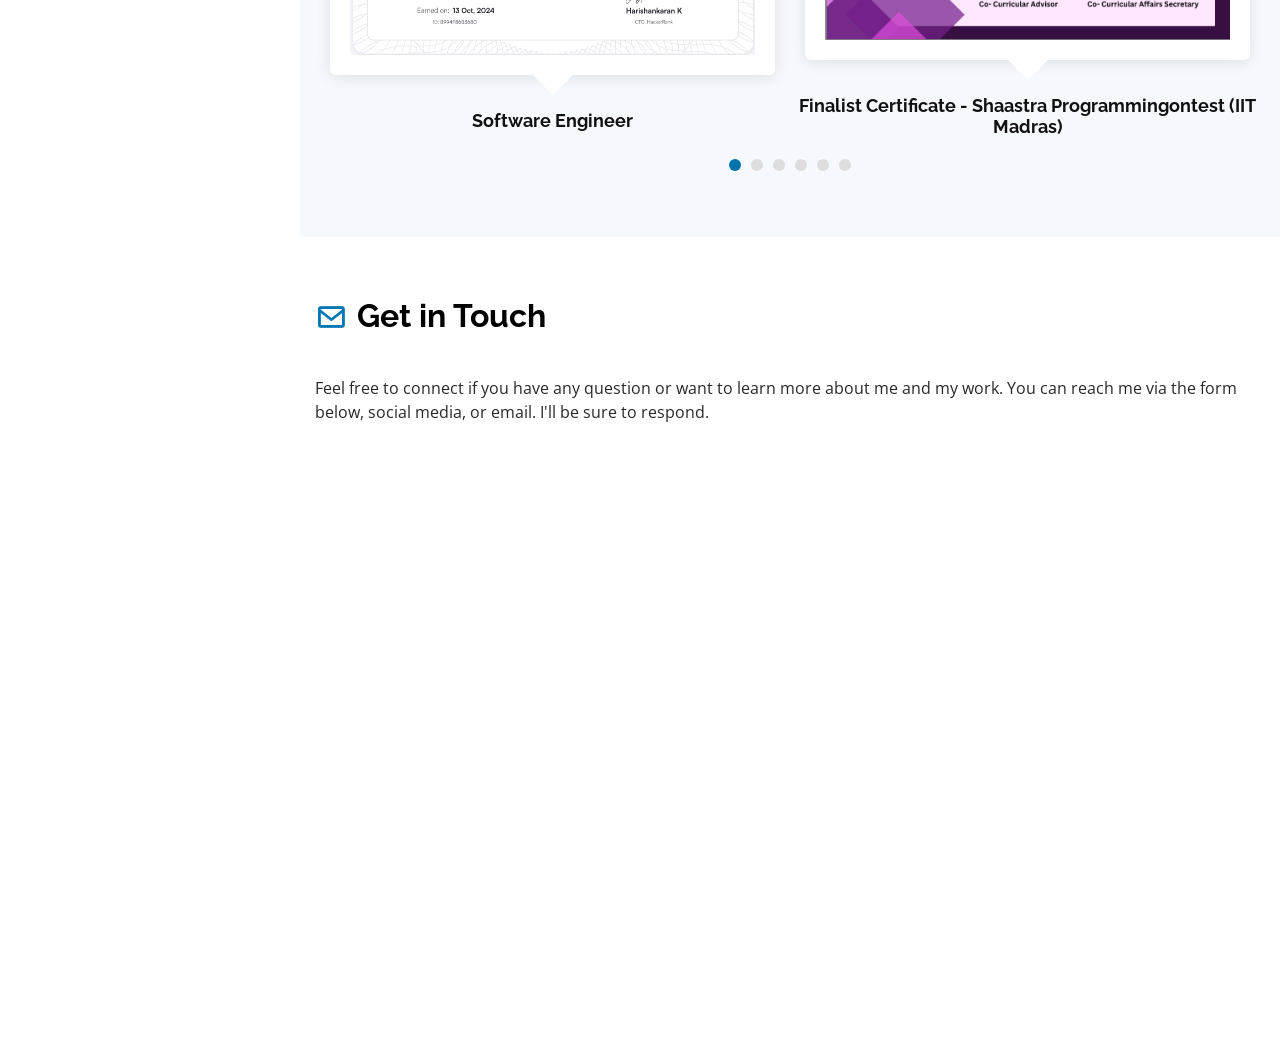
==== commit 24384f79: "Updated Project Section" ====
--- a/index.html
+++ b/index.html
@@ -151,7 +151,7 @@
                 <ul>
                   <li><i class="icofont-rounded-right"></i><strong>GeeksforGeeks</strong><a rel="noopener" href="https://www.geeksforgeeks.org/user/yaduvanshibikash1998/" target="_blank"> <i class="fa fa-external-link" style="font-size:14px; color:black;"></i></a></li>
                   <li><i class="icofont-rounded-right"></i><strong>LeetCode</strong><a rel="noopener" href="https://leetcode.com/u/yaduvanshibikash1503" target="_blank"> <i class="fa fa-external-link" style="font-size:14px; color:black;"></i></a></li>
-                  <li><i class="icofont-rounded-right"></i><strong>CodeChef</strong><a rel="noopener" href="https://www.codechef.com/users/bikash_034" target="_blank"> <i class="fa fa-external-link" style="font-size:14px; color:black;"></i></a></li>
+                  <li><i class="icofont-rounded-right"></i><strong>CodeChef</strong><a rel="noopener" href="https://www.codechef.com/users/" target="_blank"> <i class="fa fa-external-link" style="font-size:14px; color:black;"></i></a></li>
                   <li><i class="icofont-rounded-right"></i><strong>Codeforces</strong><a rel="noopener" href="https://codeforces.com/profile/" target="_blank"> <i class="fa fa-external-link" style="font-size:14px; color:black;"></i></a></li>
                   <li><i class="icofont-rounded-right"></i><strong>HackerRank</strong><a rel="noopener" href="https://www.hackerrank.com/profile/yaduvanshibikash" target="_blank"> <i class="fa fa-external-link" style='font-size:14px; color:black'></i></a></li>
                 </ul>
@@ -427,7 +427,7 @@
           <p>
             <a href="https://www.linkedin.com/in/bikash-kumar-yadav/" target="_blank">LinkedIn</a> |
             <a href="https://github.com/bikashkumaryadav" target="_blank">GitHub</a> |
-            <a href="https://www.codechef.com/users/bikash_034" target="_blank">CodeChef</a> |
+            <a href="https://www.codechef.com/users/" target="_blank">CodeChef</a> |
             <a href="https://leetcode.com/u/yaduvanshibikash1503" target="_blank">LeetCode</a> |
             <a href="https://www.geeksforgeeks.org/user/yaduvanshibikash1998/" target="_blank">GeeksforGeeks</a> 
             
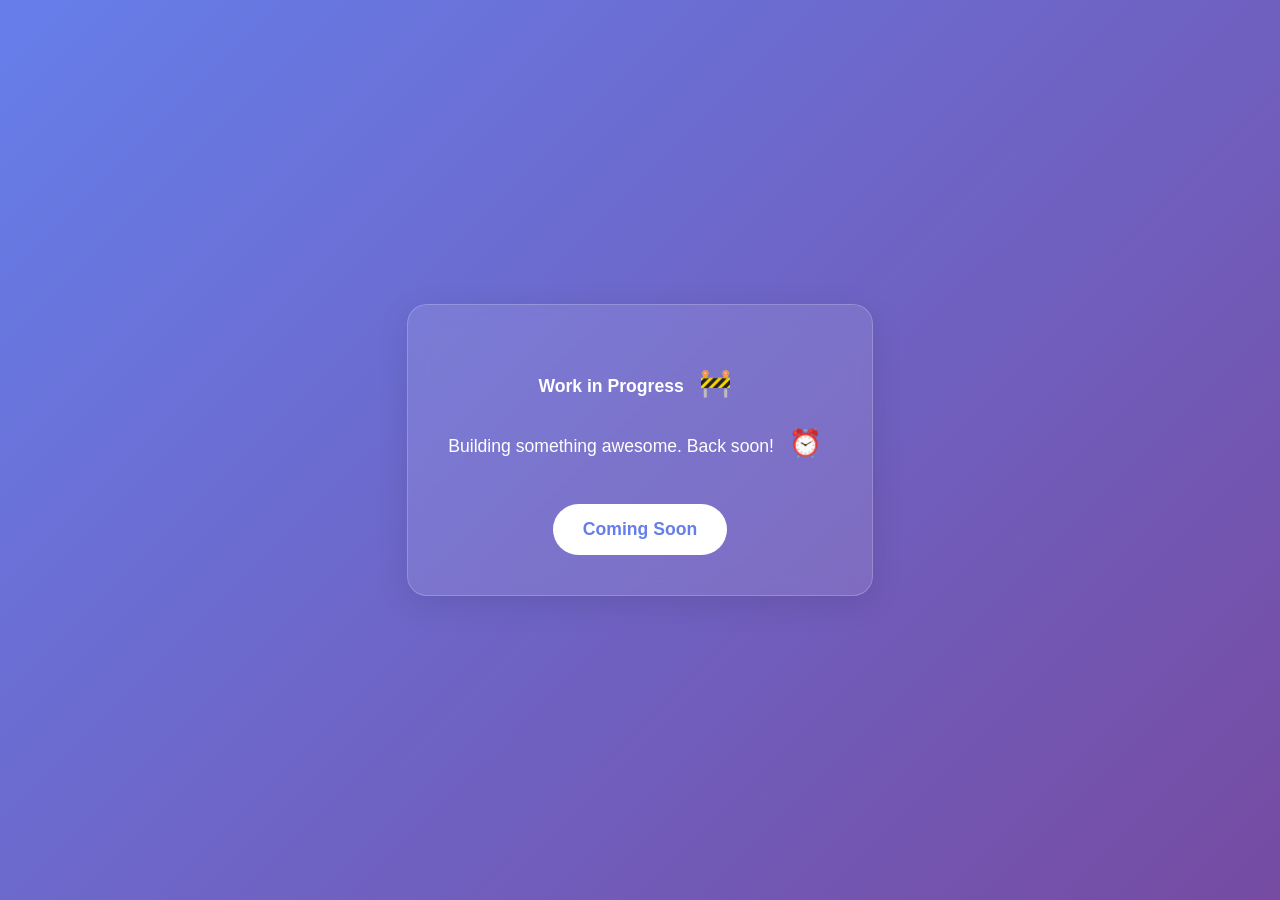
==== commit b17e5da6: "add indext.html file" ====
--- a/index.html
+++ b/index.html
@@ -1,963 +1,117 @@
 <!DOCTYPE html>
 <html lang="en">
 <head>
-  <meta charset="utf-8">
-  <meta content="width=device-width, initial-scale=1.0" name="viewport">
-
-  <title>BIKASH KUMAR YADAV | Software Engineer</title>
-    <meta
-    content="Bikash Kumar Yadav Portfolio, web development, competitive programming, Codeforces Expert, 5★ CodeChef, LeetCode Guardian, React.js, Java, Spring Boot, SQL, MongoDB, AWS, problem-solving, debugging, collaborative coding, NIT Trichy, hire web developer, software engineer portfolio"
-    name="description"
-  />
-  <meta
-    content="Bikash Kumar Yadav, web development, competitive programming, Codeforces Expert, 5★ CodeChef, 5★ GFG, LeetCode Guardian, React.js, Java, Spring Boot, SQL, MongoDB, AWS, problem-solving, debugging, collaborative coding, NIT Trichy, hire web developer, software engineer portfolio, full-stack developer, REST API development, cloud computing, developer, software engineer, hire software engineer, portfolio website"
-    name="keywords"
-  />
-  <meta name="theme-color" content="#0073aa">
-<meta property="og:title" content="Bikash Kumar Yadav" />
-<meta property="og:description" content="Portfolio of Bikash Kumar Yadav, showcasing skills in web development, backend engineering, and competitive programming." />
-<meta property="og:image" content="./assets/img/BKY-Profile.jpg" />
-<meta property="og:url" content="https://bikashkumaryadav.github.io/" />
-<meta property="og:type" content="website" />
-
-  <!-- Favicons -->
-  <link href="./assets/img/fav.jpg" rel="icon" type="image/png">
-  <link href="./assets/img/fav.jpg" rel="apple-touch-icon" type="image/png">
-
-  <!-- Google Fonts -->
-  <link
-    href="https://fonts.googleapis.com/css?family=Open+Sans:300,300i,400,400i,600,600i,700,700i|Raleway:300,300i,400,400i,500,500i,600,600i,700,700i|Poppins:300,300i,400,400i,500,500i,600,600i,700,700i&display=swap"
-    rel="stylesheet">
-
-  <!-- Vendor CSS Files -->
-  <link href="assets/vendor/bootstrap/css/bootstrap.min.css" rel="stylesheet">
-  <link href="assets/vendor/icofont/icofont.min.css" rel="stylesheet">
-  <link href="assets/vendor/boxicons/css/boxicons.min.css" rel="stylesheet">
-  <link href="assets/vendor/venobox/venobox.css" rel="stylesheet">
-  <link href="assets/vendor/owl.carousel/assets/owl.carousel.min.css" rel="stylesheet">
-  <link href="assets/vendor/aos/aos.css" rel="stylesheet">
-  <link href="https://cdnjs.cloudflare.com/ajax/libs/font-awesome/6.0.0-beta3/css/all.min.css" rel="stylesheet">
-  <link rel="stylesheet" href="https://cdnjs.cloudflare.com/ajax/libs/font-awesome/5.15.3/css/all.min.css">
-  <!-- Template Main CSS File -->
-  <link href="assets/css/style.css" rel="stylesheet">
-  <link href="assets/css/404.css" rel="stylesheet">
-   
-<!-- Google tag (gtag.js) -->
-<script async src="https://www.googletagmanager.com/gtag/js?id=G-06TLVQHZN1"></script>
-<script>
-  window.dataLayer = window.dataLayer || [];
-  function gtag(){dataLayer.push(arguments);}
-  gtag('js', new Date());
-
-  gtag('config', 'G-06TLVQHZN1');
-</script>
+    <meta charset="UTF-8">
+    <meta name="viewport" content="width=device-width, initial-scale=1.0">
+    <title>Welcome to Bikash Kumar Yadav's Portfolio</title>
+    <style>
+        body {
+            font-family: 'Arial', sans-serif;
+            margin: 0;
+            padding: 0;
+            background: linear-gradient(135deg, #667eea 0%, #764ba2 100%);
+            color: white;
+            min-height: 100vh;
+            display: flex;
+            justify-content: center;
+            align-items: center;
+            text-align: center;
+        }
+        
+        .welcome-container {
+            max-width: 800px;
+            padding: 40px;
+            background: rgba(255, 255, 255, 0.1);
+            border-radius: 20px;
+            backdrop-filter: blur(10px);
+            box-shadow: 0 8px 32px rgba(0, 0, 0, 0.1);
+            border: 1px solid rgba(255, 255, 255, 0.2);
+        }
+        
+        h1 {
+            font-size: 3em;
+            margin-bottom: 20px;
+            text-shadow: 2px 2px 4px rgba(0, 0, 0, 0.3);
+        }
+        
+        .subtitle {
+            font-size: 1.3em;
+            margin-bottom: 30px;
+            opacity: 0.9;
+        }
+        
+        .welcome-text {
+            font-size: 1.1em;
+            line-height: 1.6;
+            margin-bottom: 40px;
+        }
+        
+        .cta-buttons {
+            display: flex;
+            gap: 20px;
+            justify-content: center;
+            flex-wrap: wrap;
+        }
+        
+        .btn {
+            padding: 15px 30px;
+            border: none;
+            border-radius: 50px;
+            font-size: 1.1em;
+            font-weight: bold;
+            text-decoration: none;
+            transition: all 0.3s ease;
+            cursor: pointer;
+        }
+        
+        .btn-primary {
+            background: #ffffff;
+            color: #667eea;
+        }
+        
+        .btn-secondary {
+            background: transparent;
+            color: white;
+            border: 2px solid white;
+        }
+        
+        .btn:hover {
+            transform: translateY(-3px);
+            box-shadow: 0 5px 15px rgba(0, 0, 0, 0.2);
+        }
+        
+        .emoji {
+            font-size: 1.5em;
+            margin: 0 10px;
+        }
+        
+        @media (max-width: 768px) {
+            h1 {
+                font-size: 2.5em;
+            }
+            
+            .welcome-container {
+                margin: 20px;
+                padding: 30px;
+            }
+            
+            .cta-buttons {
+                flex-direction: column;
+                align-items: center;
+            }
+        }
+    </style>
 </head>
 <body>
-
-  <!-- ======= Mobile nav toggle button ======= -->
-  <button type="button" class="mobile-nav-toggle d-xl-none" aria-label="Right Align"><i
-      class="icofont-navigation-menu"></i></button>
-
-  <!-- ======= Header ======= -->
-  <header id="header">
-    <div class="d-flex flex-column">
-      <div class="profile">
-        <img src="./assets/img/BKY-Profile.jpg" alt="Bikash Kumar Yadav Image" class="img-fluid rounded-circle" width="512"
-          height="512">
-        <h1 class="text-light"><a rel="noopener" href="/">BIKASH KUMAR YADAV</a></h1>
-        <div class="social-links mt-3 text-center">
-          <a rel="noopener" href="mailto:yaduvanshibikash1998@gmail.com" class="gmail" target="_blank"><i class="fas fa-envelope"></i></a>
-          <a rel="noopener" href="https://www.linkedin.com/in/bikash-kumar-yadav/" class="linkedin" target="_blank"><i class="bx bxl-linkedin"></i></a>
-          <a rel="noopener" href="https://github.com/bikashkumaryadav" class="github" target="_blank"><i class="bx bxl-github"></i></a>
-          <a rel="noopener" href="https://linktr.ee/bikash_kumar_yadav" class="linktree" target="_blank"><i class="fas fa-link"></i></a> 
-         <!-- <a rel="noopener" href="https://codolio.com/profile/bikash034" class="linktree" target="_blank"> <i class="fas fa-code"></i></a> -->
-            
-        </div>
-      </div>
-
-      <nav class="nav-menu">
-        <ul>
-          <li class="active"><a rel="noopener" href="#home"><i class="bx bx-home"></i> <span>Home</span></a></li>
-          <li><a rel="noopener" href="#about"><i class="bx bx-user"></i> <span>About</span></a></li>
-          <li><a rel="noopener" href="#skills"><i class="bx bx-bar-chart-alt"></i> <span>Skills</span></a></li>
-          <li><a rel="noopener" href="#resume"><i class="bx bx-file-blank"></i> <span>Resume</span></a></li>
-          <li><a rel="noopener" href="#portfolio"><i class="bx bx-book-content"></i> Portfolio</a></li>
-          <li><a rel="noopener" href="#achievements"><i class="bx bx-trophy"></i> <span>Achievements</span></a></li>
-          <li><a rel="noopener" href="#testimonials"><i class="bx bx-certification"></i> <span>Certifications</span></a></li>
-          <li><a rel="noopener" href="#contact"><i class="bx bx-envelope"></i> Contact</a></li> 
-           
-        </ul>
-      </nav><!-- .nav-menu -->
-      <button type="button" class="mobile-nav-toggle d-xl-none" aria-label="Right Align"><i
-        class="icofont-navigation-menu"></i></button>
-
-    </div>
-  </header>
-  <!-- End Header Section-->
-
-  
-
-  <main id="main">
-    <!-- ======= Home Section ======= -->
-   
-  <section class="home" id="home">
-    <div class="content">
-      <center>
-      <h2>Hi There,</br> I'm Software <span> Engineer </span> </h2>
-      </center>
-      <h3>HIRE <span>ME</span></br> <span class="typing-text"></span></h3>
-      
-    </div>
-    </section>
-  <!-- End Home -->
-
-    <!-- ======= About Section ======= -->
-    <section id="about" class="about">
-      <div class="container">
-
-        <div class="section-title">
-          <h2 class="heading"><i class="fas fa-user-alt"></i> About <span>Me</span></h2>
-          <p>Aspiring Software Engineer with a strong academic foundation and hands-on experience in developing and testing APIs. Adept at using modern technologies to create efficient and scalable solutions. Eager to contribute skills in software development and problem-solving to a dynamic team. </p>
-        </div>
-
-        <div class="row about-me-row">
-          <div class="col-lg-4" data-aos="fade-right">
-            <img src="./assets/img/BKY.jpg" class="img-fluid profile-image" alt="Bikash Kumar Yadav Profile Image"
-              width="600" height="570">
-          </div>
-          <div class="col-lg-8 pt-4 pt-lg-0 content" data-aos="fade-left">
-            <h3>Software Engineer</h3>
-            <p class="font-italic">
-              <i class="fas fa-snowflake"></i>Skilled at writing clean, efficient, and reliable code using the modern web development practices.<br>
-              <i class="fas fa-snowflake"></i> Quick learner, hardworking, and a team player who is proficient in an array of scripting languages.
-            </p>
-            <div class="row">
-              <div class="col-lg-6">
-                <ul>
-                  <li><i class="icofont-rounded-right"></i> <strong>College:</strong><a rel="noopener"
-                    href="https://www.nitt.edu/" target="_blank"> NIT TRICHY </a></li> 
-                  <li><i class="icofont-rounded-right"></i> <strong>Degree:</strong> MCA</li>
-                  <li><i class="icofont-rounded-right"></i> <strong>Phone:</strong> <a rel="noopener"
-                      href="./404.html">7328XXXX91</a></li>
-                  <li><i class="icofont-rounded-right"></i> <strong>Email:</strong> <a rel="noopener"
-                      href="mailto:bikashkumaryadav.nitt@gmail.com">bikashkumaryadav.nitt@gmail.com<a></li>
-                   <li><i class="icofont-rounded-right"></i> <strong>City:</strong> Bangalore, India</li>  
-                </ul>
-              </div>
-             
-
-              
-              <div class="col-lg-6">
-                <ul>
-                  <li><i class="icofont-rounded-right"></i><strong>GeeksforGeeks</strong><a rel="noopener" href="https://www.geeksforgeeks.org/user/yaduvanshibikash1998/" target="_blank"> <i class="fa fa-external-link" style="font-size:14px; color:black;"></i></a></li>
-                  <li><i class="icofont-rounded-right"></i><strong>LeetCode</strong><a rel="noopener" href="https://leetcode.com/u/yaduvanshibikash1503" target="_blank"> <i class="fa fa-external-link" style="font-size:14px; color:black;"></i></a></li>
-                  <li><i class="icofont-rounded-right"></i><strong>CodeChef</strong><a rel="noopener" href="https://www.codechef.com/users/" target="_blank"> <i class="fa fa-external-link" style="font-size:14px; color:black;"></i></a></li>
-                  <li><i class="icofont-rounded-right"></i><strong>Codeforces</strong><a rel="noopener" href="https://codeforces.com/profile/" target="_blank"> <i class="fa fa-external-link" style="font-size:14px; color:black;"></i></a></li>
-                  <li><i class="icofont-rounded-right"></i><strong>HackerRank</strong><a rel="noopener" href="https://www.hackerrank.com/profile/yaduvanshibikash" target="_blank"> <i class="fa fa-external-link" style='font-size:14px; color:black'></i></a></li>
-                </ul>
-              </div>
-            </div>
-           
-             <p>    
-              <strong>Problem Solving Stats</strong>
-                <a rel="noopener" href="https://codolio.com/profile/bikash034/problemSolving" target="_blank">
-                  <i class="fas fa-external-link-alt" style='font-size:14px' ></i>
-                </a> 
-                <br>
-                <strong>Development Stats</strong>
-                <a rel="noopener" href="https://codolio.com/profile/bikash034/devStats" target="_blank">
-                   <i class="fas fa-external-link-alt" style='font-size:14px'></i>
-                </a>
-              </p>
-          
- 
-            <p class="button-group">
-          
-              <a rel="noopener" href="./assets/resume/BIKASH KUMAR YADAV.pdf" target="_blank" class="btn btn-secondary">
-                <i class="fas fa-file-alt"></i> View Resume
-              </a>
-             
-              <a rel="noopener" href="./assets/resume/BIKASH KUMAR YADAV.pdf" download="BIKASH_KUMAR_YADAV_Resume.pdf" class="btn btn-primary">
-                <i class="fas fa-download"></i> Download Resume
-              </a>
-            </p>
-          </div>
-        </div>
-
-      </div>
-
-    </section><!-- End About Section -->
-
-    <!-- ======= Skills Section ======= -->
-    <section id="skills" class="skills section-bg">
-      <div class="container">
-
-        <div class="section-title">
-          <h2 class="heading"><i class="fas fa-laptop-code"></i> Skills</h2>
-          <p>Software Engineer with a strong focus on performance and readability, experienced in building scalable systems and solving 2000+ algorithmic challenges across multiple coding platforms.</p>
-        </div>
-
-        <div class="row skills-content">
-          <!-- Programming Languages -->
-          <div class="col-lg-6" data-aos="fade-up">
-            <h3><i class="fas fa-code"></i> Programming Languages</h3>
-            <div class="progress">
-              <span class="skill">C++ <i class="val">90%</i></span>
-              <div class="progress-bar-wrap">
-                <div class="progress-bar" style="width: 90%;"></div>
-              </div>
-            </div>
-            <div class="progress">
-              <span class="skill">Java <i class="val">85%</i></span>
-              <div class="progress-bar-wrap">
-                <div class="progress-bar" style="width: 85%;"></div>
-              </div>
-            </div>
-            <div class="progress">
-              <span class="skill">Python <i class="val">80%</i></span>
-              <div class="progress-bar-wrap">
-                <div class="progress-bar" style="width: 80%;"></div>
-              </div>
-            </div>
-            <div class="progress">
-              <span class="skill">JavaScript <i class="val">85%</i></span>
-              <div class="progress-bar-wrap">
-                <div class="progress-bar" style="width: 85%;"></div>
-              </div>
-            </div>
-          </div>
-
-          <!-- DSA & Problem Solving -->
-          <div class="col-lg-6" data-aos="fade-up" data-aos-delay="100">
-            <h3><i class="fas fa-brain"></i> DSA & Problem Solving</h3>
-            <div class="progress">
-              <span class="skill">Data Structures <i class="val">90%</i></span>
-              <div class="progress-bar-wrap">
-                <div class="progress-bar" style="width: 90%;"></div>
-              </div>
-            </div>
-            <div class="progress">
-              <span class="skill">Algorithms <i class="val">85%</i></span>
-              <div class="progress-bar-wrap">
-                <div class="progress-bar" style="width: 85%;"></div>
-              </div>
-            </div>
-            <div class="progress">
-              <span class="skill">Problem Solving <i class="val">88%</i></span>
-              <div class="progress-bar-wrap">
-                <div class="progress-bar" style="width: 88%;"></div>
-              </div>
-            </div>
-            <div class="progress">
-              <span class="skill">Competitive Coding <i class="val">80%</i></span>
-              <div class="progress-bar-wrap">
-                <div class="progress-bar" style="width: 80%;"></div>
-              </div>
-            </div>
-          </div>
-        </div>
-
-        <div class="row skills-content">
-          <!-- Frontend -->
-          <div class="col-lg-6" data-aos="fade-up">
-            <h3><i class="fas fa-laptop-code"></i> Frontend</h3>
-            <div class="progress">
-              <span class="skill">HTML5 <i class="val">95%</i></span>
-              <div class="progress-bar-wrap">
-                <div class="progress-bar" style="width: 95%;"></div>
-              </div>
-            </div>
-            <div class="progress">
-              <span class="skill">CSS3/Tailwind <i class="val">90%</i></span>
-              <div class="progress-bar-wrap">
-                <div class="progress-bar" style="width: 90%;"></div>
-              </div>
-            </div>
-            <div class="progress">
-              <span class="skill">React <i class="val">85%</i></span>
-              <div class="progress-bar-wrap">
-                <div class="progress-bar" style="width: 85%;"></div>
-              </div>
-            </div>
-            <div class="progress">
-              <span class="skill">TypeScript <i class="val">80%</i></span>
-              <div class="progress-bar-wrap">
-                <div class="progress-bar" style="width: 80%;"></div>
-              </div>
-            </div>
-          </div>
-
-          <!-- Backend -->
-          <div class="col-lg-6" data-aos="fade-up" data-aos-delay="100">
-            <h3><i class="fas fa-server"></i> Backend</h3>
-            <div class="progress">
-              <span class="skill">Spring Boot <i class="val">85%</i></span>
-              <div class="progress-bar-wrap">
-                <div class="progress-bar" style="width: 85%;"></div>
-              </div>
-            </div>
-            <div class="progress">
-              <span class="skill">Node.js <i class="val">80%</i></span>
-              <div class="progress-bar-wrap">
-                <div class="progress-bar" style="width: 80%;"></div>
-              </div>
-            </div>
-            <div class="progress">
-              <span class="skill">Database (SQL, PostgreSQL, MongoDB) <i class="val">90%</i></span>
-              <div class="progress-bar-wrap">
-                <div class="progress-bar" style="width: 90%;"></div>
-              </div>
-            </div>
-            <div class="progress">
-              <span class="skill">RESTful APIs <i class="val">80%</i></span>
-              <div class="progress-bar-wrap">
-                <div class="progress-bar" style="width: 80%;"></div>
-              </div>
-            </div>
-          </div>
-        </div>
-
-        <div class="row skills-content">
-          <!-- Tools & Platforms -->
-          <div class="col-lg-6" data-aos="fade-up">
-            <h3><i class="fas fa-tools"></i> Tools & Platforms</h3>
-            <div class="progress">
-              <span class="skill">Git/GitHub <i class="val">90%</i></span>
-              <div class="progress-bar-wrap">
-                <div class="progress-bar" style="width: 90%;"></div>
-              </div>
-            </div>
-            <div class="progress">
-              <span class="skill">AWS <i class="val">80%</i></span>
-              <div class="progress-bar-wrap">
-                <div class="progress-bar" style="width: 80%;"></div>
-              </div>
-            </div>
-            <div class="progress">
-              <span class="skill">Postman  <i class="val">65%</i></span>
-              <div class="progress-bar-wrap">
-                <div class="progress-bar" style="width: 65%;"></div>
-              </div>
-            </div>
-            <div class="progress">
-              <span class="skill">Bash Scripting <i class="val">75%</i></span>
-              <div class="progress-bar-wrap">
-                <div class="progress-bar" style="width: 75%;"></div>
-              </div>
-            </div>
-          </div>
-
-                 <!-- Soft Skills -->
-        <div class="col-lg-6" data-aos="fade-up">
-          <h3><i class="fas fa-user-cog"></i> Soft Skills</h3>
-          <div class="progress">
-            <span class="skill">Problem-Solving <i class="val">95%</i></span>
-            <div class="progress-bar-wrap">
-              <div class="progress-bar" style="width: 95%;"></div>
-            </div>
-          </div>
-          <div class="progress">
-            <span class="skill">Agile (Scrum/Kanban) <i class="val">85%</i></span>
-            <div class="progress-bar-wrap">
-              <div class="progress-bar" style="width: 85%;"></div>
-            </div>
-          </div>
-          <div class="progress">
-            <span class="skill">Debugging <i class="val">90%</i></span>
-            <div class="progress-bar-wrap">
-              <div class="progress-bar" style="width: 90%;"></div>
-            </div>
-          </div>
-          <div class="progress">
-            <span class="skill">Critical Thinking <i class="val">88%</i></span>
-            <div class="progress-bar-wrap">
-              <div class="progress-bar" style="width: 88%;"></div>
-            </div>
-          </div>
-        </div>
-          
+    <div class="welcome-container">
+        <div class="welcome-text">
+            <p><strong>Work in Progress</strong> <span class="emoji">🚧</span></p>
+            <p>Building something awesome. Back soon! <span class="emoji">⏰</span></p>
         </div>
         
-      <br>
-        <!-- Skill Cloud -->
-        <div class="mt-16 text-center">
-          <h3 class="text-2xl font-bold mb-8">Technologies I've Worked With</h3>
-          <div class="flex flex-wrap justify-center gap-3 max-w-3xl mx-auto">
-            <span class="px-4 py-2 bg-gray-800 rounded-full hover:bg-blue-500 hover:scale-110 transition-all">C++</span>
-            <span class="px-4 py-2 bg-gray-800 rounded-full hover:bg-blue-500 hover:scale-110 transition-all">Python</span>
-            <span class="px-4 py-2 bg-gray-800 rounded-full hover:bg-blue-500 hover:scale-110 transition-all">Java</span>
-            <span class="px-4 py-2 bg-gray-800 rounded-full hover:bg-blue-500 hover:scale-110 transition-all">JavaScript</span>
-            <span class="px-4 py-2 bg-gray-800 rounded-full hover:bg-blue-500 hover:scale-110 transition-all">TypeScript</span>
-            <span class="px-4 py-2 bg-gray-800 rounded-full hover:bg-blue-500 hover:scale-110 transition-all">React</span>
-            <span class="px-4 py-2 bg-gray-800 rounded-full hover:bg-blue-500 hover:scale-110 transition-all">Spring Boot</span>
-            <span class="px-4 py-2 bg-gray-800 rounded-full hover:bg-blue-500 hover:scale-110 transition-all">Next.js</span>
-            <span class="px-4 py-2 bg-gray-800 rounded-full hover:bg-blue-500 hover:scale-110 transition-all">Node.js</span>
-            <span class="px-4 py-2 bg-gray-800 rounded-full hover:bg-blue-500 hover:scale-110 transition-all">RESTful APIs</span>
-            <span class="px-4 py-2 bg-gray-800 rounded-full hover:bg-blue-500 hover:scale-110 transition-all">MongoDB</span>
-            <span class="px-4 py-2 bg-gray-800 rounded-full hover:bg-blue-500 hover:scale-110 transition-all">PostgreSQL</span>
-            <span class="px-4 py-2 bg-gray-800 rounded-full hover:bg-blue-500 hover:scale-110 transition-all">GraphQL</span>
-            <span class="px-4 py-2 bg-gray-800 rounded-full hover:bg-blue-500 hover:scale-110 transition-all">Docker</span>
-            <span class="px-4 py-2 bg-gray-800 rounded-full hover:bg-blue-500 hover:scale-110 transition-all">AWS</span>
-            <span class="px-4 py-2 bg-gray-800 rounded-full hover:bg-blue-500 hover:scale-110 transition-all">Git</span>
-            <span class="px-4 py-2 bg-gray-800 rounded-full hover:bg-blue-500 hover:scale-110 transition-all">Data Structures</span>
-            <span class="px-4 py-2 bg-gray-800 rounded-full hover:bg-blue-500 hover:scale-110 transition-all">Algorithms</span>
-            <span class="px-4 py-2 bg-gray-800 rounded-full hover:bg-blue-500 hover:scale-110 transition-all">OOP</span>
-          </div>
+        <div class="cta-buttons">
+            <a href="#" class="btn btn-primary">Coming Soon</a>
         </div>
-      </div>
-    </section><!-- End Skills Section -->
-
- <!-- ======= Resume Section ======= -->
-    
-<section id="resume" class="resume">
-  <div class="container">
-
-    <div class="section-title">
-      <h2 class="heading"><i class="fas fa-file-alt"></i> Resume</h2>
-      <p>Hard-working individual with proficiency in DSA, C++, Java, Python, and Web Development as well as the ability to communicate effectively in a team setting. Possessing a strong willingness to learn about new web technologies and always prepared to give the best for better outcomes.</p>
     </div>
-
-    <div class="row">
-      <!-- Left Column -->
-      <div class="col-lg-6" data-aos="fade-up">
-        <h3 class="resume-title">Personal Details</h3>
-        <div class="resume-item pb-0">
-          <h4>BIKASH KUMAR YADAV</h4>
-          <p>Bengaluru, Karnataka - 560066, India</p>
-          <p>
-            <a href="https://www.linkedin.com/in/bikash-kumar-yadav/" target="_blank">LinkedIn</a> |
-            <a href="https://github.com/bikashkumaryadav" target="_blank">GitHub</a> |
-            <a href="https://www.codechef.com/users/" target="_blank">CodeChef</a> |
-            <a href="https://leetcode.com/u/yaduvanshibikash1503" target="_blank">LeetCode</a> |
-            <a href="https://www.geeksforgeeks.org/user/yaduvanshibikash1998/" target="_blank">GeeksforGeeks</a> 
-            
-          </p>
-        </div>
-
-        <h3 class="resume-title">Education</h3>
-        <div class="resume-item">
-          <h4>National Institute of Technology, Tiruchirappalli</h4>
-          <h5>Aug 2021 – Jun 2024</h5>
-          <p><em>Master of Computer Applications (MCA)</em></p>
-          <p>Relevant Coursework: DSA, OOP, DBMS, Operating Systems, Computer Networks, Cloud Computing, Software Engineering Principles, Distributed Technology</p>
-        </div>
-
-        <h3 class="resume-title">Technical Skills</h3>
-        <ul>
-          <li><strong>Programming Languages:</strong> C++, Java, Python, JavaScript</li>
-          <li><strong>Web Technologies:</strong> HTML, CSS, React.js, Spring Boot, RESTful APIs, Microservices</li>
-          <li><strong>Database Systems:</strong> SQL, PostgreSQL, MongoDB</li>
-          <li><strong>DevOps and API Tools:</strong> Git/GitHub, Postman, RESTful APIs</li>
-          <li><strong>Cloud and Security Tools:</strong> AWS, Bash Scripting</li>
-          <li><strong>OS & Other Tools:</strong> Mac, Windows, Linux, Microsoft Office, Latex</li>
-          <li><strong>Soft Skills:</strong> Problem-Solving, Agile (Scrum/Kanban), Debugging, Critical Thinking</li>
-        </ul>
-
-        <h3 class="resume-title">Experience</h3>
-        <div class="resume-item">
-          <h4>Research Intern | Machine Learning, Deep Learning, Computer Vision</h4>
-          <h5>Jan 2024 - Jun 2024</h5>
-          <p><em>Guide: Asst.Prof. Dr.Sindhia Lingaswamy, NIT Trichy</em></p>
-          <ul>
-            <li>Project: AI-Driven Colorectal Cancer Detection Using ML & DL.</li>
-            <li>Developed a CNN model using transfer learning, achieving over 90% accuracy in colorectal cancer detection.</li>
-            <li>Improved early cancer detection accuracy by 20% using AI-driven techniques.</li>
-            <li>Applied advanced image preprocessing, improving model performance by 15%.</li>
-          </ul>
-        </div>
-      </div>
-
-      <!-- Right Column -->
-      <div class="col-lg-6" data-aos="fade-up" data-aos-delay="100">
-        <h3 class="resume-title">Projects</h3>
-        <div class="resume-item">
-          <h4>Car Rental System</h4>
-          <p><em>React JS, Spring Boot, MySQL, Bootstrap</em></p>
-          <ul>
-            <li>Developed a full-stack car booking system with admin and customer modules.</li>
-            <li>Implemented automated booking workflows, driving license verification, and secure payment processing.</li>
-            <li>Built REST APIs with Spring Boot and secured the application using Spring Security.</li>
-          </ul>
-        </div>
-        <div class="resume-item">
-          <h4>IPL Dashboard Application</h4>
-          <p><em>React JS, Spring Boot, Spring Batch, JPA, AWS</em></p>
-          <ul>
-            <li>Developed an IPL dashboard to analyze team performance with dynamic filters for match history and win/loss ratios.</li>
-            <li>Built ETL pipelines using Spring Batch to process Kaggle’s 2008–2020 IPL data, optimizing queries with JPA/JPQL.</li>
-            <li>Deployed the full-stack application to AWS for scalability and reliability.</li>
-          </ul>
-        </div>
-
-        <h3 class="resume-title">Certifications</h3>
-        <div class="resume-item">
-          <h4>Certified Software Engineer</h4>
-          <h5>HackerRank</h5>
-          <p><em>Credential ID: <a href="https://www.hackerrank.com/certificates/iframe/b994f86b368c" target="_blank">B994F86B368C</em></a></p>
-        </div>
-        <div class="resume-item">
-          <h4>Frontend Developer (React) Certificate</h4>
-          <h5>HackerRank</h5>
-          <p><em>Credential ID: <a href="https://www.hackerrank.com/certificates/iframe/f3b8df271dbb" target="_blank">F3B8DF271DBB</em></a></p>
-        </div>
-        
-    
-        <div class="resume-item">
-          <h4>GitHub Career Essentials Certified</h4>
-          <h5>GitHub</h5>
-          <p><em>Credential ID: <a href="https://www.linkedin.com/learning/certificates/7bcbcb0eb7732f40cf3b37bc45d4ecf1dc19040227c73c895b129b6b0758bc00" target="_blank"><i class="fas fa-external-link-alt"></i></em></a></p>
-        </div>
-        
-        <div class="resume-item">
-          <h4>Agile Project Management Certified</h4>
-          <h5>Atlassian</h5>
-          <p><em>Credential ID: <a href="https://www.linkedin.com/learning/certificates/d359252ed2c5aec66e0c5cc3defe49a4b3059a1aad6226a902bc622b88762f08" target="_blank"><i class="fas fa-external-link-alt"></i></em></a></p>
-          
-        </div>
-     <!--
-        <div class="resume-item">
-          <h4>Certified in Java, Python, JavaScript, SQL, React.js, REST API</h4>
-          <h5>HackerRank</h5>
-          <p><em>Credential ID: <a href="#"><i class="fas fa-external-link-alt"></i></em></a></p>
-        </div>
-      -->
-        </div>
-      </div>
-    </div>
-  </div>
-</section>
-
-<!-- End Resume Section -->
-
-     <!-- ======= Projects Section ======= -->
-     <section id="portfolio" class="portfolio section-bg">
-      <div class="container">
-
-        <div class="section-title">
-         <h2 class="heading"><i class="bx bx-book-content"></i> Projects</h2>
-          
-          <p>
-            From concept to deployment, I deliver innovative, high-performance web apps and AI/ML systems. My hands-on expertise allows me to build scalable, intelligent solutions at every stage.
-           </p>
-        </div>
-
-        <div class="row" data-aos="fade-up">
-          <div class="col-lg-12 d-flex justify-content-center">
-            <ul id="portfolio-flters">
-              <li data-filter="*" class="filter-active">All</li>
-              <li data-filter=".filter-web">WEB</li>
-              <li data-filter=".filter-app">APP</li>
-              <li data-filter=".filter-ai">AI/ML</li>
-              <li data-filter=".filter-others">OTHERS</li>
-            </ul>
-          </div>
-        </div>
-
-        <div class="row portfolio-container" data-aos="fade-up" data-aos-delay="100">
-          <div class="col-lg-4 col-md-6 portfolio-item filter-web">
-            <div class="portfolio-wrap">
-              <img src="./assets/img/portfolio/team-page.jpg" class="img-fluid" alt="Real Thread Portfolio" width="800"
-                height="600">
-              <div class="portfolio-links">
-                <a rel="noopener" href="./assets/img/portfolio/team-page.jpg" data-gall="portfolioGallery"
-                  class="venobox" title="Real Thread"><i class="bx bx-plus"></i></a>
-                <a rel="noopener" href="https://github.com/bikashkumaryadav/ipl-dashboard.git" title="More Details" target="_blank"><i
-                    class="bx bx-link"></i></a>
-              </div>
-            </div>
-          </div>
-
-          
-            <div class="col-lg-4 col-md-6 portfolio-item filter-web">
-              <div class="portfolio-wrap">
-                <img src="./assets/img/portfolio/CarRentalSystem.png" class="img-fluid" alt="Real Thread Portfolio" width="800"
-                  height="600">
-                <div class="portfolio-links">
-                  <a rel="noopener" href="./assets/img/portfolio/CarRentalSystem.png" data-gall="portfolioGallery"
-                    class="venobox" title="Real Thread"><i class="bx bx-plus"></i></a>
-                  <a rel="noopener" href="https://github.com/bikashkumaryadav/Car-Rental-System.git" title="More Details" target="_blank"><i
-                      class="bx bx-link"></i></a>
-                </div>
-              </div>
-            </div>
-
-          <div class="col-lg-4 col-md-6 portfolio-item filter-ai">
-            <div class="portfolio-wrap">
-              <img src="./assets/img/portfolio/CRC-AI.png" class="img-fluid" alt="Casper New Portfolio" width="800"
-                height="600">
-              <div class="portfolio-links">
-                <a rel="noopener" href="./assets/img/portfolio/CRC-AI.png" data-gall="portfolioGallery"
-                  class="venobox" title="Casper New"><i class="bx bx-plus"></i></a>
-                <a rel="noopener" href="https://github.com/bikashkumaryadav/Research-Intern-NITT.git" title="More Details" target="_blank"><i
-                    class="bx bx-link"></i></a>
-              </div>
-            </div>
-          </div>
-
-          <div class="col-lg-4 col-md-6 portfolio-item filter-web">
-            <div class="portfolio-wrap">
-              <img src="./assets/img/portfolio/Food Delivery app-web.png" class="img-fluid" alt="Real Thread Portfolio" width="800"
-                height="600">
-              <div class="portfolio-links">
-                <a rel="noopener" href="./assets/img/portfolio/Food Delivery app-web.png" data-gall="portfolioGallery"
-                  class="venobox" title="Real Thread"><i class="bx bx-plus"></i></a>
-                <a rel="noopener" href="https://github.com/bikashkumaryadav/Food-Delivery-Website" title="More Details" target="_blank"><i
-                    class="bx bx-link"></i></a>
-              </div>
-            </div>
-          </div>
-
-          <div class="col-lg-4 col-md-6 portfolio-item filter-web">
-            <div class="portfolio-wrap">
-              <img src="./assets/img/portfolio/voice to text-web.png" class="img-fluid" alt="Voice to text and Vice-versa" width="800"
-                height="600">
-              <div class="portfolio-links">
-                <a rel="noopener" href="./assets/img/portfolio/voice to text-web.png" data-gall="portfolioGallery"
-                  class="venobox" title="Mize Garden"><i class="bx bx-plus"></i></a>
-                <a rel="noopener" href="https://bikashkumaryadav.github.io/Voice-Text-App/" title="More Details" target="_blank"><i class="bx bx-link"></i></a>
-              </div>
-            </div>
-          </div>
-
-          <div class="col-lg-4 col-md-6 portfolio-item filter-web">
-            <div class="portfolio-wrap">
-              <img src="./assets/img/portfolio/portfolio-web.png" class="img-fluid" alt="One the Horizon Portfolio"
-                width="800" height="600">
-              <div class="portfolio-links">
-                <a rel="noopener" href="./assets/img/portfolio/portfolio-web.png" data-gall="portfolioGallery"
-                  class="venobox" title="One the Horizon"><i class="bx bx-plus"></i></a>
-                <a rel="noopener" href="https://github.com/bikashkumaryadav/Personal-Portfolio-Portal.git" title="More Details" target="_blank"><i
-                    class="bx bx-link"></i></a>
-              </div>
-            </div>
-          </div>
-
-          <div class="col-lg-4 col-md-6 portfolio-item filter-web">
-            <div class="portfolio-wrap">
-              <img src="./assets/img/portfolio/QR Code-WEB.png" class="img-fluid" alt="Real Thread Portfolio" width="800"
-                height="600">
-              <div class="portfolio-links">
-                <a rel="noopener" href="./assets/img/portfolio/QR Code-WEB.png" data-gall="portfolioGallery"
-                  class="venobox" title="Real Thread"><i class="bx bx-plus"></i></a>
-                <a rel="noopener" href="https://bikashkumaryadav.github.io/QR-Code-Generator/" title="More Details" target="_blank"><i
-                    class="bx bx-link"></i></a>
-              </div>
-            </div>
-          </div>
-
-          
-
-          
-
-          <div class="col-lg-4 col-md-6 portfolio-item filter-web">
-            <div class="portfolio-wrap">
-              <img src="./assets/img/portfolio/bookmark manager-web.png" class="img-fluid" alt="bookmark-manager"
-                width="800" height="600">
-              <div class="portfolio-links">
-                <a rel="noopener" href="./assets/img/portfolio/bookmark manager-web.png" data-gall="portfolioGallery"
-                  class="venobox" title="Chiro Slumber"><i class="bx bx-plus"></i></a>
-                <a rel="noopener" href="https://github.com/bikashkumaryadav/bookmark-manager.git" title="More Details" target="_blank"><i class="bx bx-link"></i></a>
-              </div>
-            </div>
-          </div>
-
-         
-
-           
-        </div>
-        <div class="row" data-aos="fade-up">
-          <div class="col-lg-12 d-flex justify-content-center">
-            <a rel="noopener" href="./portfolio-page.html"><button class="show-all">View ALL</button></a>
-          </div>
-        </div>
-
-      </div>
-    </section><!-- End Portfolio Section -->
-
-
-    <!-- ======= Achievement Section ======= -->
-         <section id="achievements" class="achievements section-bg">
-        <div class="container">
-          <div class="section-title">
-            <h2 class="heading"><i class="bx bx-trophy"></i> Achievements</h2>
-            <p>Here are some of my notable achievements that showcase my skills and dedication to excellence.</p>
-          </div>
-      
-          <div class="row">
-            <div class="col-lg-4 col-md-6 icon-box" data-aos="fade-up">
-              <div class="icon"><i class="icofont-medal"></i></div>
-              <h4 class="title">Coding Competitions</h4>
-              <p class="description">Ranked in the top 1% in multiple coding competitions on platforms like Codeforces, CodeChef, LeetCode and GFG.</p>
-            </div>
-      
-            <div class="col-lg-4 col-md-6 icon-box" data-aos="fade-up" data-aos-delay="200">
-              <div class="icon"><i class="icofont-star"></i></div>
-              <h4 class="title">CodeChef</h4>
-              <p class="description">Max Rating 2160 (5 Star) </p>
-            </div>
-            <div class="col-lg-4 col-md-6 icon-box" data-aos="fade-up" data-aos-delay="100">
-              <div class="icon"><i class="icofont-certificate-alt-1"></i></div>
-              <h4 class="title">GeeksforGeeks</h4>
-              <p class="description">Max Rating 2190 (5 Star), Solved 850+ Problems</p>
-            </div>
-            
-            <div class="col-lg-4 col-md-6 icon-box" data-aos="fade-up">
-              <div class="icon"><i class="icofont-medal"></i></div>
-              <h4 class="title">LeetCode</h4>
-              <p class="description">Max Rating 2574 (Level Guardian), in top 0.16%</p>
-            </div>
-      
-            <div class="col-lg-4 col-md-6 icon-box" data-aos="fade-up" data-aos-delay="300">
-              <div class="icon"><i class="icofont-rocket"></i></div>
-              <h4 class="title">NIMCET 2021</h4>
-              <p class="description">All India Rank 138</p>
-            </div>
-      
-            <div class="col-lg-4 col-md-6 icon-box" data-aos="fade-up" data-aos-delay="400">
-              <div class="icon"><i class="icofont-globe"></i></div>
-              <h4 class="title">Biju Yuva Sashaktikaran Yojana</h4>
-              <p class="description">Awarded a laptop by the Government of Odisha under the Biju Yuva Sashaktikaran Yojana for academic excellence in the Higher Secondary Examination.</p>
-            </div>
-          </div>
-        </div>
-      </section>
-    <!-- End Achievement Section -->
-    <!-- ======= Certification Section ======= -->
-    <section id="testimonials" class="testimonials section-bg">
-      <div class="container">
-
-        <div class="section-title">
-          <h2 class="heading"><i class="bx bx-certification"></i>Certifications</h2>
-    
-          <p>These certifications reflect my skills and commitment to quality. Excited to put them to work on future projects—let’s build something amazing together! </p>
-            
-        </div>
-
-        <div class="owl-carousel testimonials-carousel">
-          
-
-          <div class="testimonial-item" data-aos="fade-up" data-aos-delay="100">
-            <p>
-              <img src="./assets/img/Certificates/HR-SE.png" alt="HackerRank" width="702" height="366"
-                class="img-fluid">
-            </p>
-            <h3>Software Engineer</h3>
-          </div>
-
-          <div class="testimonial-item" data-aos="fade-up" data-aos-delay="400">
-            <p>
-              <img src="./assets/img/Certificates/Finalist Certificate - Shaastra Contest.png" alt="IIT Mdras" width="702" height="366"
-                class="img-fluid">
-            </p>
-            <h3>Finalist Certificate - Shaastra Programmingontest (IIT Madras)</h3>
-          </div>
-
-          <div class="testimonial-item" data-aos="fade-up" data-aos-delay="300">
-            <p>
-              <img src="./assets/img/Certificates/HR-Frontend Developer.png" alt="HR" width="702" height="366"
-                class="img-fluid">
-            </p>
-            <h3>Frontend Developer (React)</h3>
-          </div>
-
-         
-
-          <div class="testimonial-item" data-aos="fade-up" data-aos-delay="400">
-            <p>
-              <img src="./assets/img/Certificates/GitHub.png" alt="GitHub" width="702" height="366"
-                class="img-fluid">
-            </p>
-            <h3>GitHub Professional Certificate</h3>
-          </div>
-
-          <div class="testimonial-item" data-aos="fade-up" data-aos-delay="400">
-            <p>
-              <img src="./assets/img/Certificates/HR-SQL.png" alt="HR" width="702" height="366"
-                class="img-fluid">
-            </p>
-            <h3>SQL</h3>
-          </div>
-
-          <div class="testimonial-item" data-aos="fade-up" data-aos-delay="400">
-            <p>
-              <img src="./assets/img/Certificates/L-Agile.png" alt="L" width="702" height="366"
-                class="img-fluid">
-            </p>
-            <h3>Aagile Project Management</h3>
-          </div>
-
-          <div class="testimonial-item" data-aos="fade-up" data-aos-delay="400">
-            <p>
-              <img src="./assets/img/Certificates/HR-PS.png" alt="HR" width="702" height="366"
-                class="img-fluid">
-            </p>
-            <h3>Problem Solving</h3>
-          </div>
-
-          <div class="testimonial-item" data-aos="fade-up" data-aos-delay="400">
-            <p>
-              <img src="./assets/img/Certificates/Github PM.png" alt="GitHub" width="702" height="366"
-                class="img-fluid">
-            </p>
-            <h3>GitHub Project Managementh</h3>
-          </div>
-        
-        <div class="testimonial-item" data-aos="fade-up" data-aos-delay="400">
-          <p>
-            <img src="./assets/img/Certificates/HR-Rest API.png" alt="HR" width="702" height="366"
-              class="img-fluid">
-          </p>
-          <h3>RESTful APIs</h3>
-        </div>
-
-        <div class="testimonial-item" data-aos="fade-up" data-aos-delay="400">
-          <p>
-            <img src="./assets/img/Certificates/L-Docker.png" alt="L" width="702" height="366"
-              class="img-fluid">
-          </p>
-          <h3>Docker</h3>
-        </div>
-        <div class="testimonial-item" data-aos="fade-up" data-aos-delay="400">
-          <p>
-            <img src="./assets/img/Certificates/HR-Node.png" alt="HR" width="702" height="366"
-              class="img-fluid">
-          </p>
-          <h3>Node.js</h3>
-        </div>
-
-        </div>
-
-      </div>
-    </section><!-- End Testimonials Section -->
-   
-
-  
-
-    <!-- ======= Contact Section ======= -->
-    <section id="contact" class="contact">
-      <div class="container">
-
-        <div class="section-title">
-         <h2 class="heading"><i class="bx bx-envelope"></i>Get in Touch</h2>
-          <p>Feel free to connect if you have any question or want to learn more about me and my work. You can reach me via the form below, social media, or email. I'll be sure to respond.</p>
-        </div>
-
-        <div class="row" data-aos="fade-in">
-          <div class="col-lg-5 d-flex align-items-stretch">
-            <div class="info">
-              <div class="address">
-                <i class="icofont-google-map"></i>
-                <h3>Bangalore, India</h3>
-              </div>
-              
-              <div class="email">
-                <i class="icofont-envelope"></i>
-                <h3><a rel="noopener" href="mailto:bikashkumaryadav.nitt@gmail.com">bikashkumaryadav.nitt@gmail.com</a></h3>
-              </div>
-              
-              <div class="phone">
-                <i class="icofont-phone"></i>
-                <h3><a rel="noopener" href="./404.html">+91-7328XXXX91</a></h3>
-              </div>
-              <a rel="noopener" href="https://www.google.co.in/maps/@12.9539456,77.4661271,11z?entry=ttu&g_ep=EgoyMDI1MDQyMS4wIKXMDSoJLDEwMjExNDU1SAFQAw%3D%3D" target="_blank"><img
-                  src="./assets/img/map.png" alt="Location Map" class="img-fluid" width="597" height="445"></a>
-            </div>
-          </div>
-
-          <div class="col-lg-7 mt-5 mt-lg-0 d-flex align-items-stretch">
-           
-              <form action="https://api.web3forms.com/submit" method="POST" class="email-form" id="contact-form">
-              <input type="hidden" name="access_key" value="f5ac9fda-6420-49d5-82a7-3cca45673e78">
-              <input type="hidden" name="subject" value="New message from my portfolio website">
-              <input type="hidden" name="redirect" value="https://bikashkumaryadav.github.io/thankyou.html">
-             <!-- <input type="hidden" name="from_name" value="bikashkumaryadav.github.io"> -->
-            
-              <!-- Name Field -->
-              <div class="form-group input-group">
-                <div class="input-group-prepend">
-                  <span class="input-group-text"><i class="fas fa-user"></i></span>
-                </div>
-                <input class="form-control" type="text" name="name" id="name" required minlength="3" maxlength="100" pattern="[A-Za-z\s]+" title="Name should only contain letters and spaces." placeholder="Your Name" />
-              </div>
-            
-              <!-- Email Field -->
-              <div class="form-group input-group">
-                <div class="input-group-prepend">
-                  <span class="input-group-text"><i class="fas fa-envelope"></i></span>
-                </div>
-                <input class="form-control" type="email" name="email" id="email" required title="Please enter a valid email address." placeholder="Your Email" />
-              </div>
-            
-              <!-- Message Field -->
-              <div class="form-group input-group">
-                <div class="input-group-prepend">
-                  <span class="input-group-text" style="padding: 79px 12px 79px 12px;"><i class="fas fa-comment"></i></span>
-                </div>
-                <textarea class="form-control" name="message" rows="8" id="message" required minlength="10" maxlength="2000" title="Message should be between 10 and 2000 characters." placeholder="Your Message"></textarea>
-              </div>
-               <!-- hCaptcha -->
-           <div class="form-group">
-            <div class="h-captcha" data-captcha="true"></div>
-           </div>
-              <!-- Submit Button -->
-               
-              <div class="text-center">
-                <button type="submit" id="submit-button" class="btn btn-primary">Send Message</button>
-              </div>
-            </form>
-          </div>
-
-        </div>
-
-      </div>
-    </section><!-- End Contact Section -->
-
-
-  </main><!-- End #main -->
-  
-
-  
-  <!-- ======= Footer ======= -->
-  <footer id="footer">
-    <div class="container">
-      <div class="copyright">
-        &copy;2025 <strong><span>BIKASH KUMAR YADAV</span></strong>
-        
-      </div>
-    </div>
-
-  </footer>
-  <!-- End Footer -->
-
-  <!-- ======= Start Back to top button  ======= -->
-<a href="#" class="back-to-top" style="display: inline;">
-  <i class="icofont-simple-up"> 
-  </i>
-</a>
-
-   <!-- End Back to top button -->
-
-
-  <!-- Vendor JS Files -->
-  <script src="assets/vendor/jquery/jquery.min.js"></script>
-  <script src="assets/vendor/bootstrap/js/bootstrap.bundle.min.js"></script>
-  <script src="assets/vendor/jquery.easing/jquery.easing.min.js"></script>
-  <script src="assets/vendor/waypoints/jquery.waypoints.min.js"></script>
-  <script src="assets/vendor/counterup/counterup.min.js"></script>
-  <script src="assets/vendor/isotope-layout/isotope.pkgd.min.js"></script>
-  <script src="assets/vendor/venobox/venobox.min.js"></script>
-  <script src="assets/vendor/owl.carousel/owl.carousel.min.js"></script>
-  <script src="assets/vendor/typed.js/typed.min.js"></script>
-  <script src="assets/vendor/aos/aos.js"></script>
-
-  <!-- Template Main JS File -->
-  <script src="assets/js/main.js"></script>
-   <script src="./assets/js/script.js"></script>
-   <! -- Step 2: Add the Web3Forms script -->
-  <script src="https://web3forms.com/client/script.js" async defer></script>
-
-<!--Bikash Kumar Yadav Portfolio Website template-->
-
 </body>
-
-</html>
+</html>
